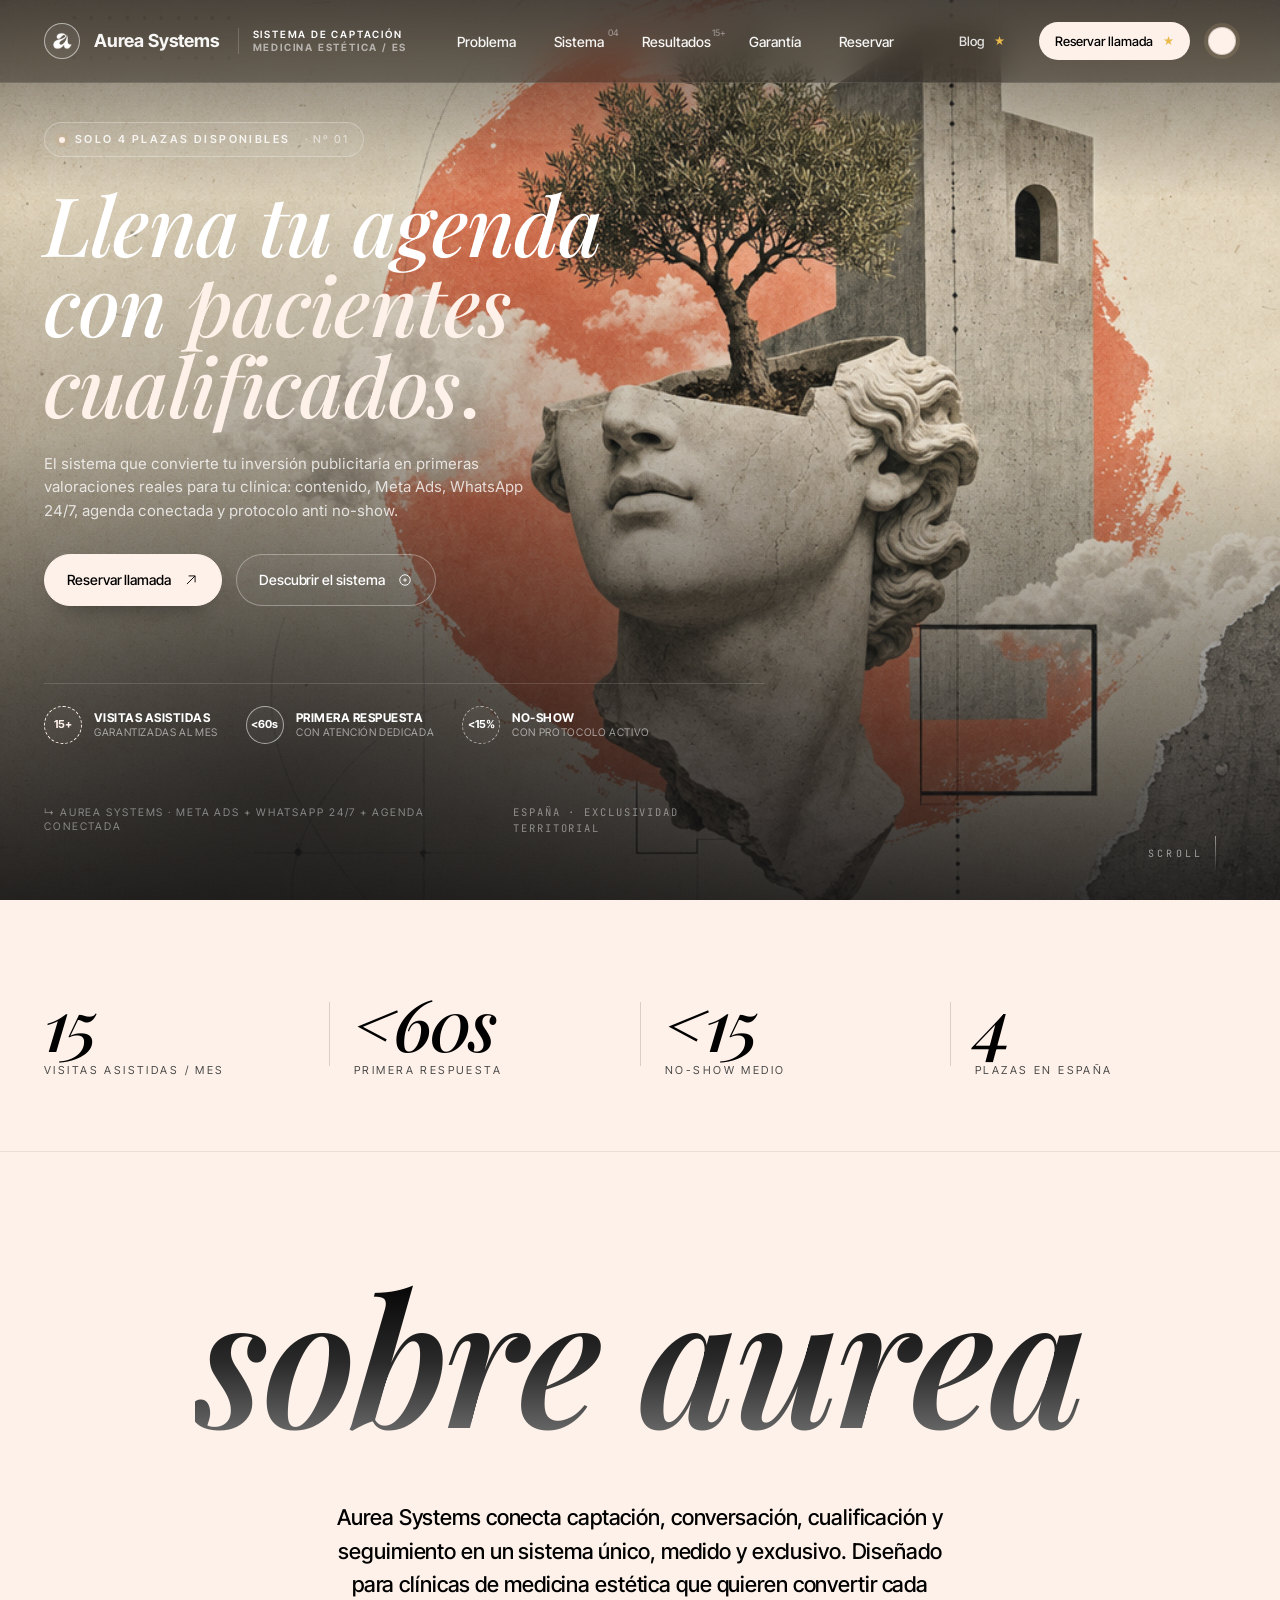
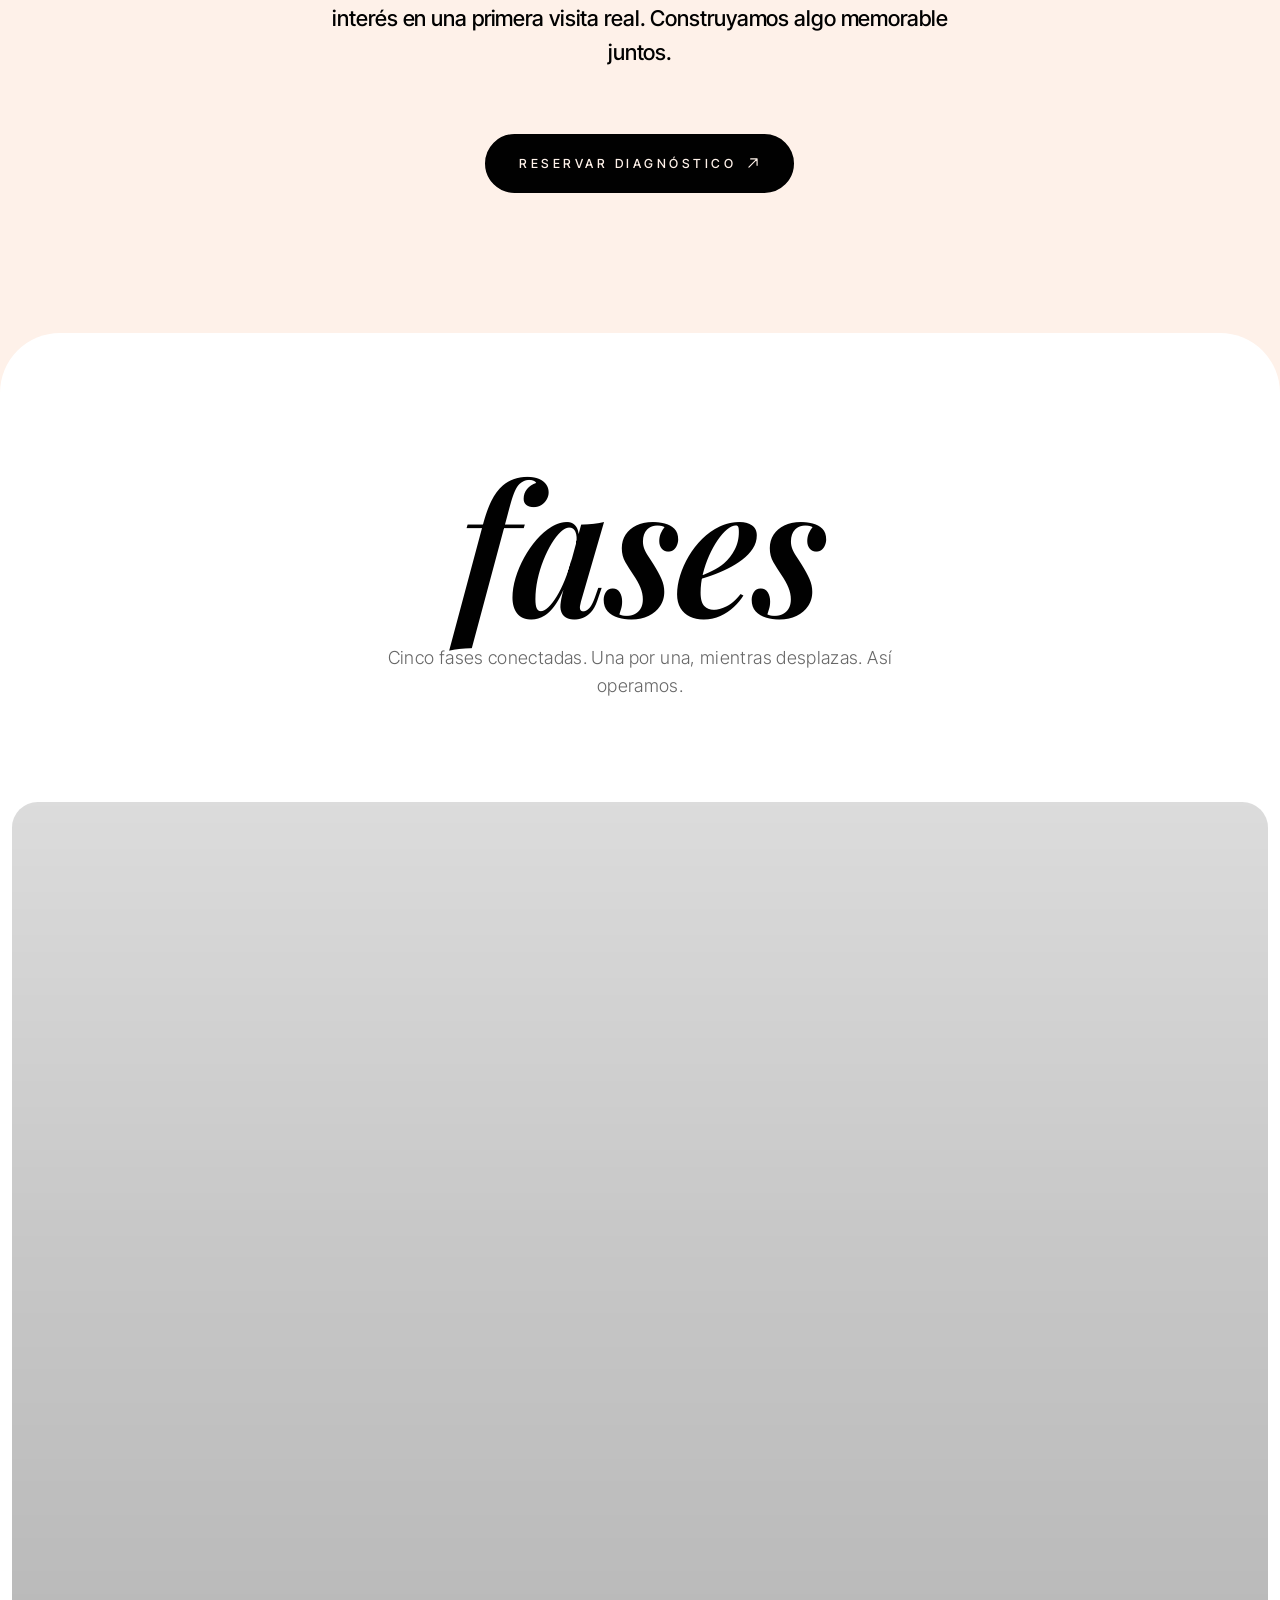
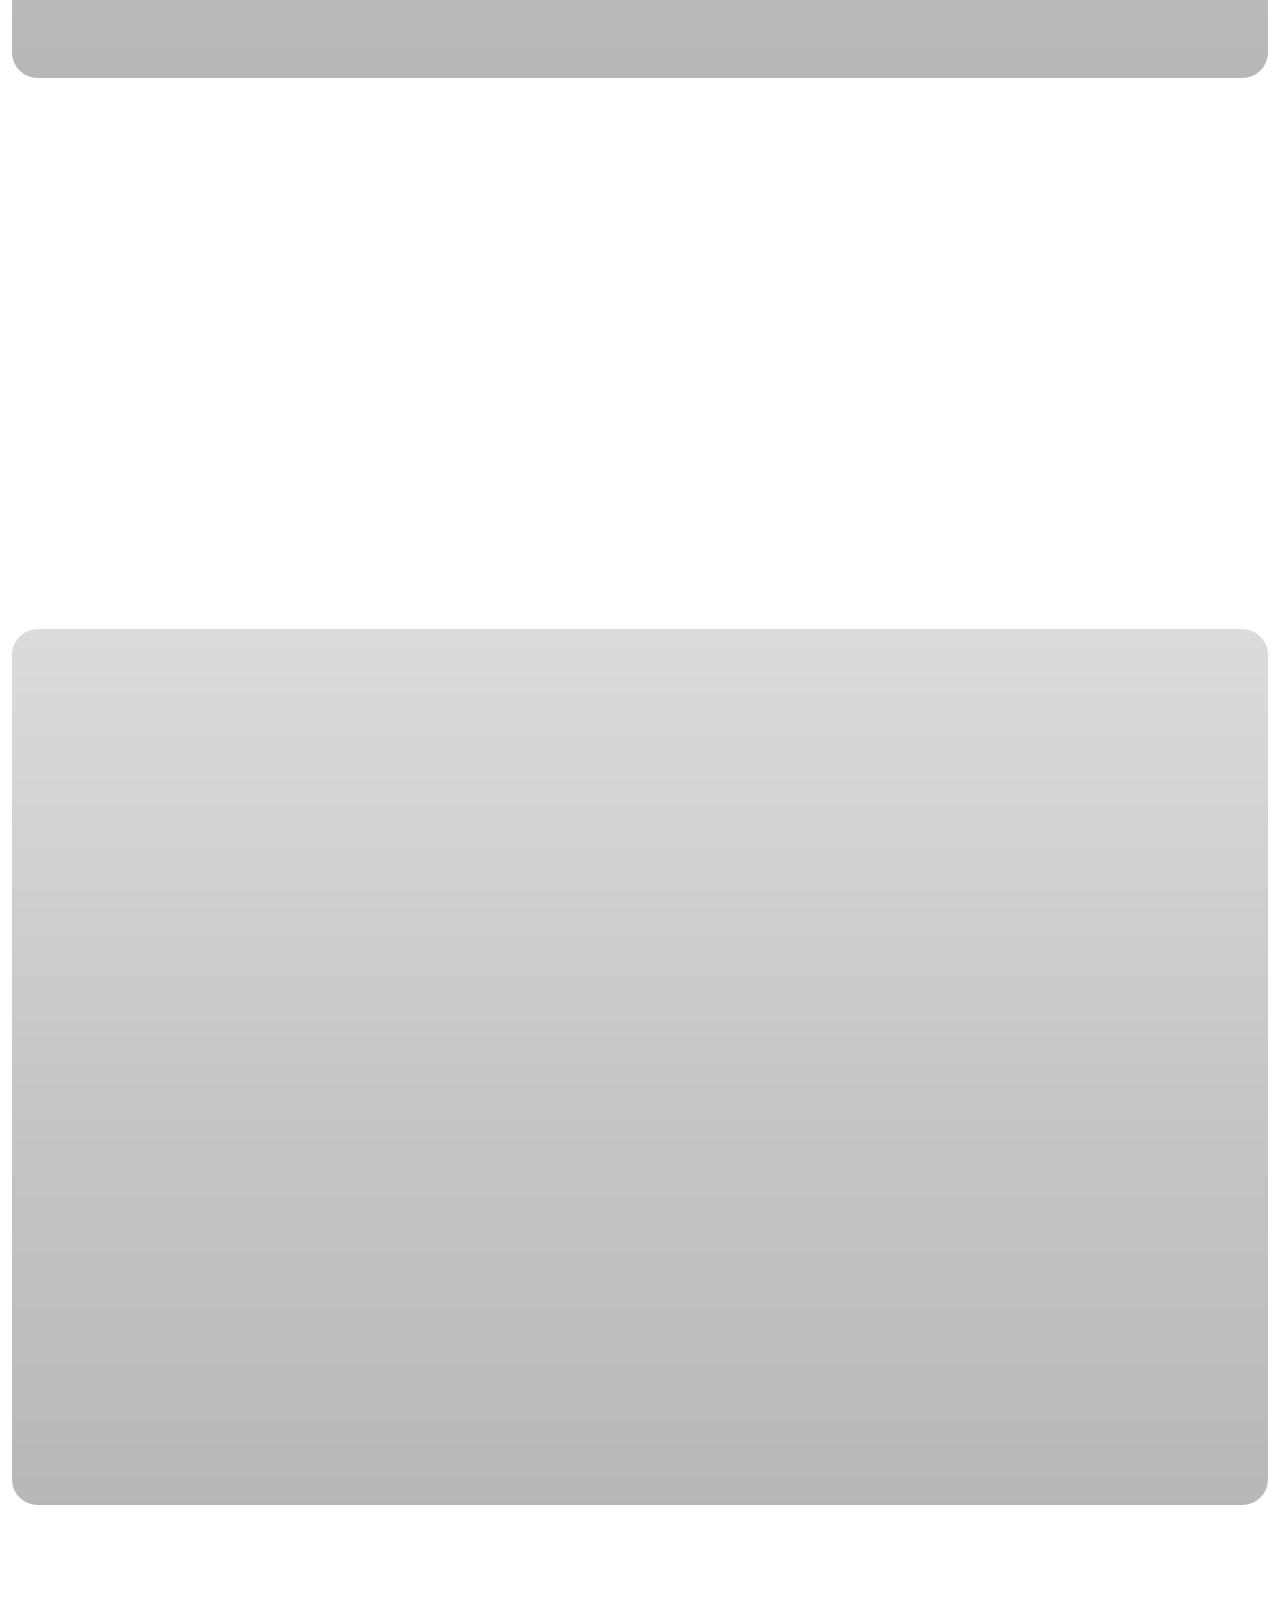
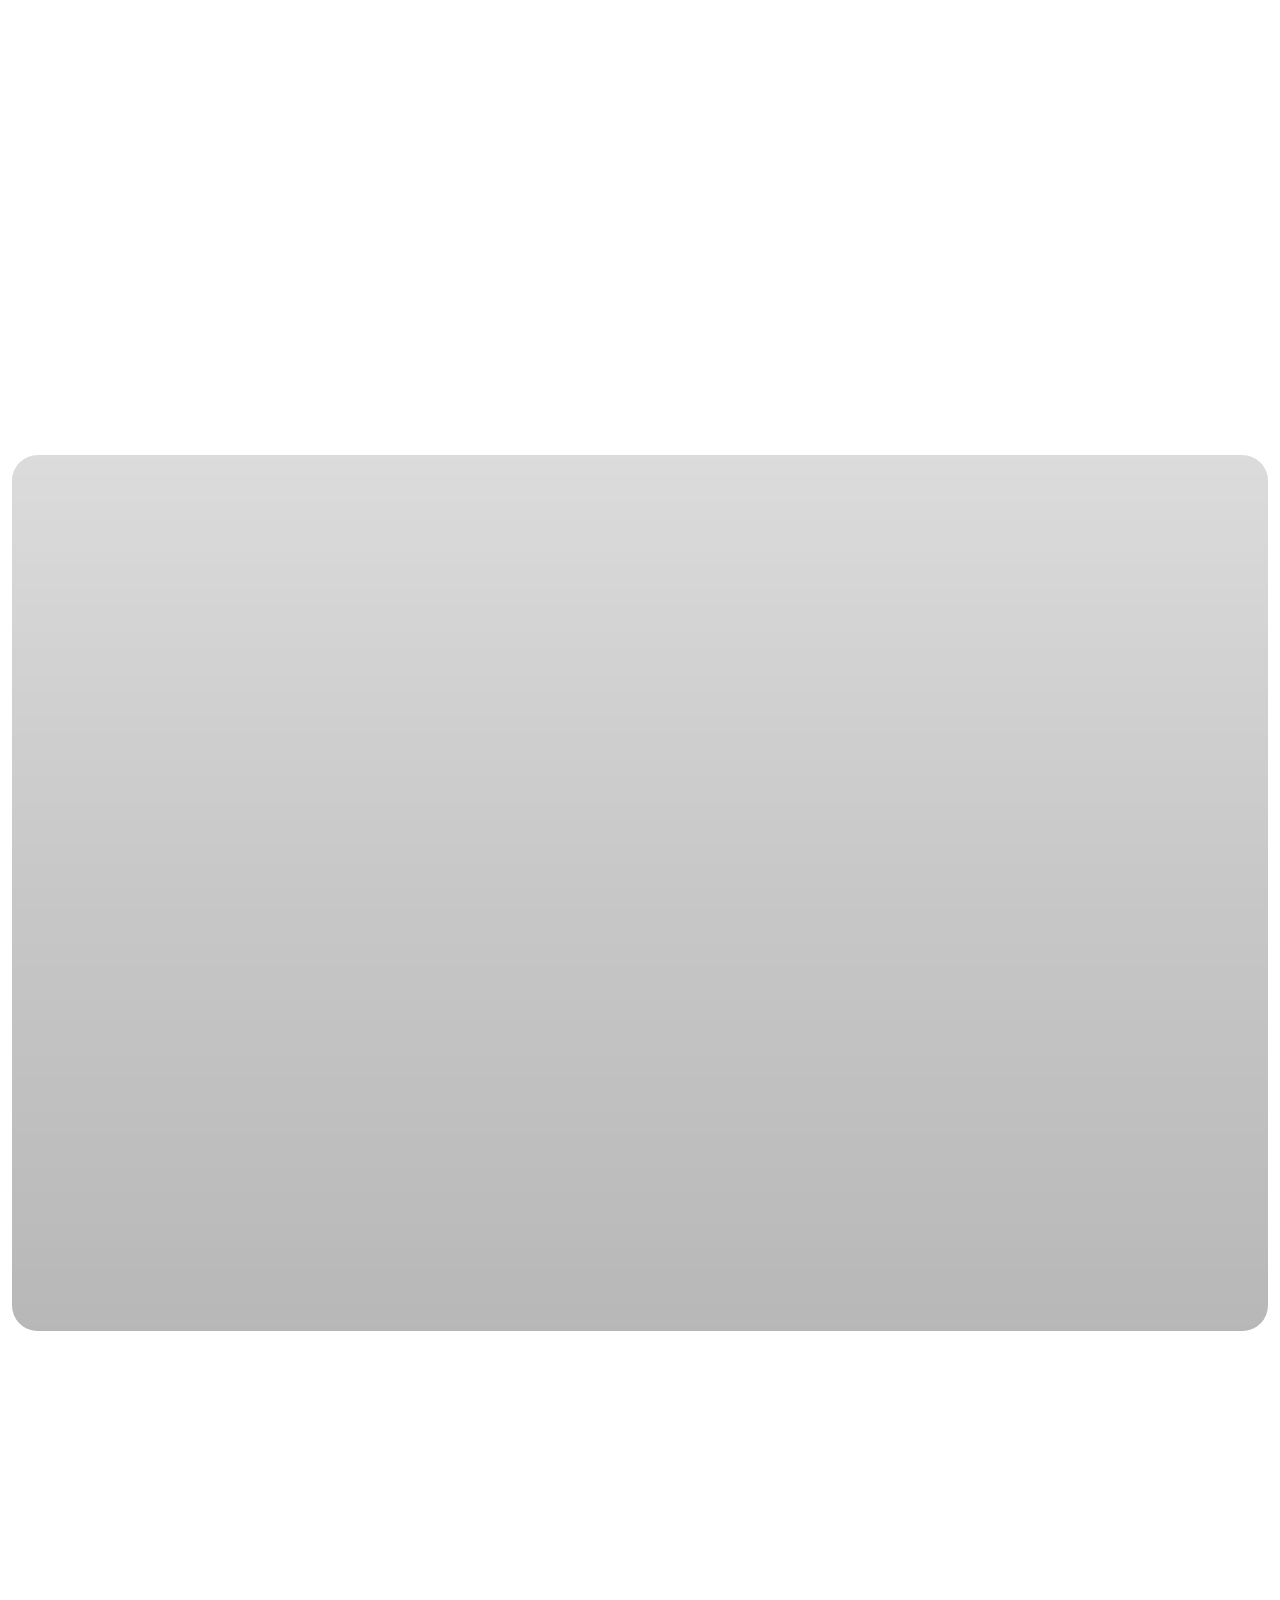
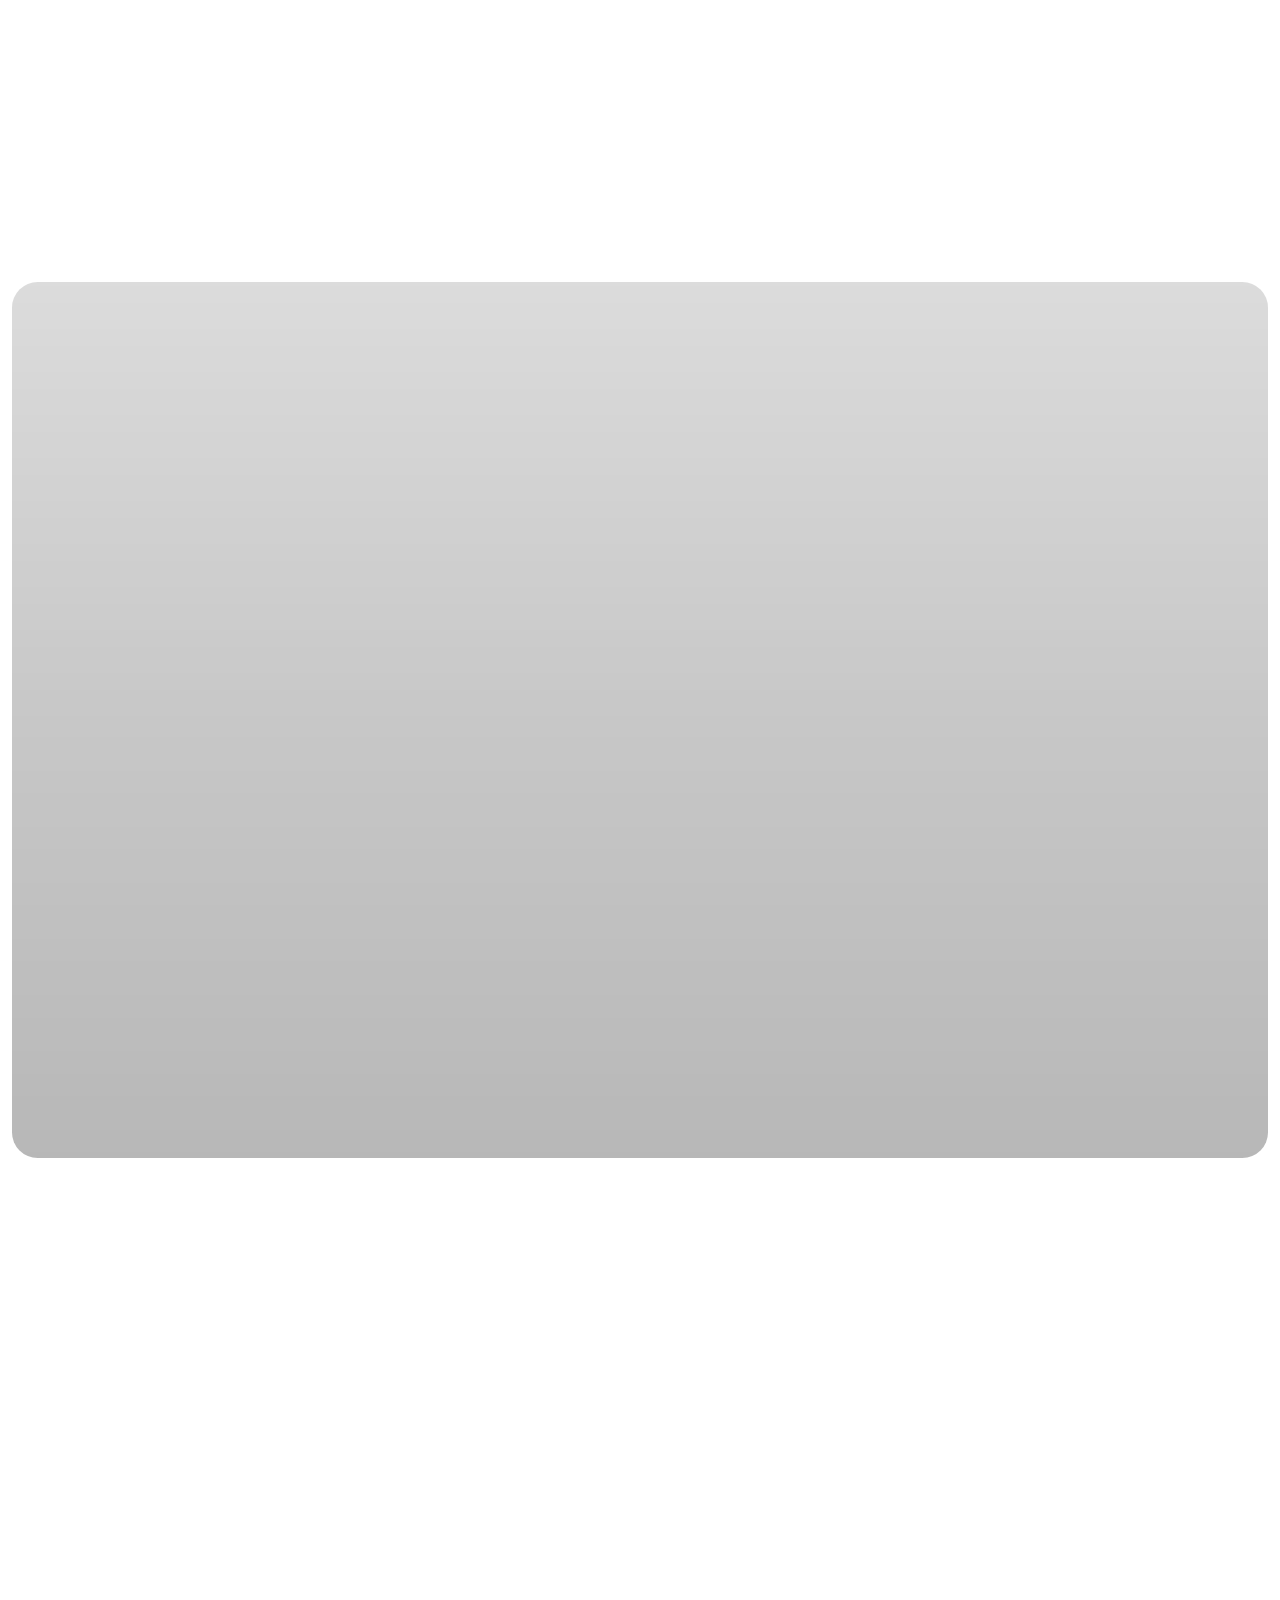
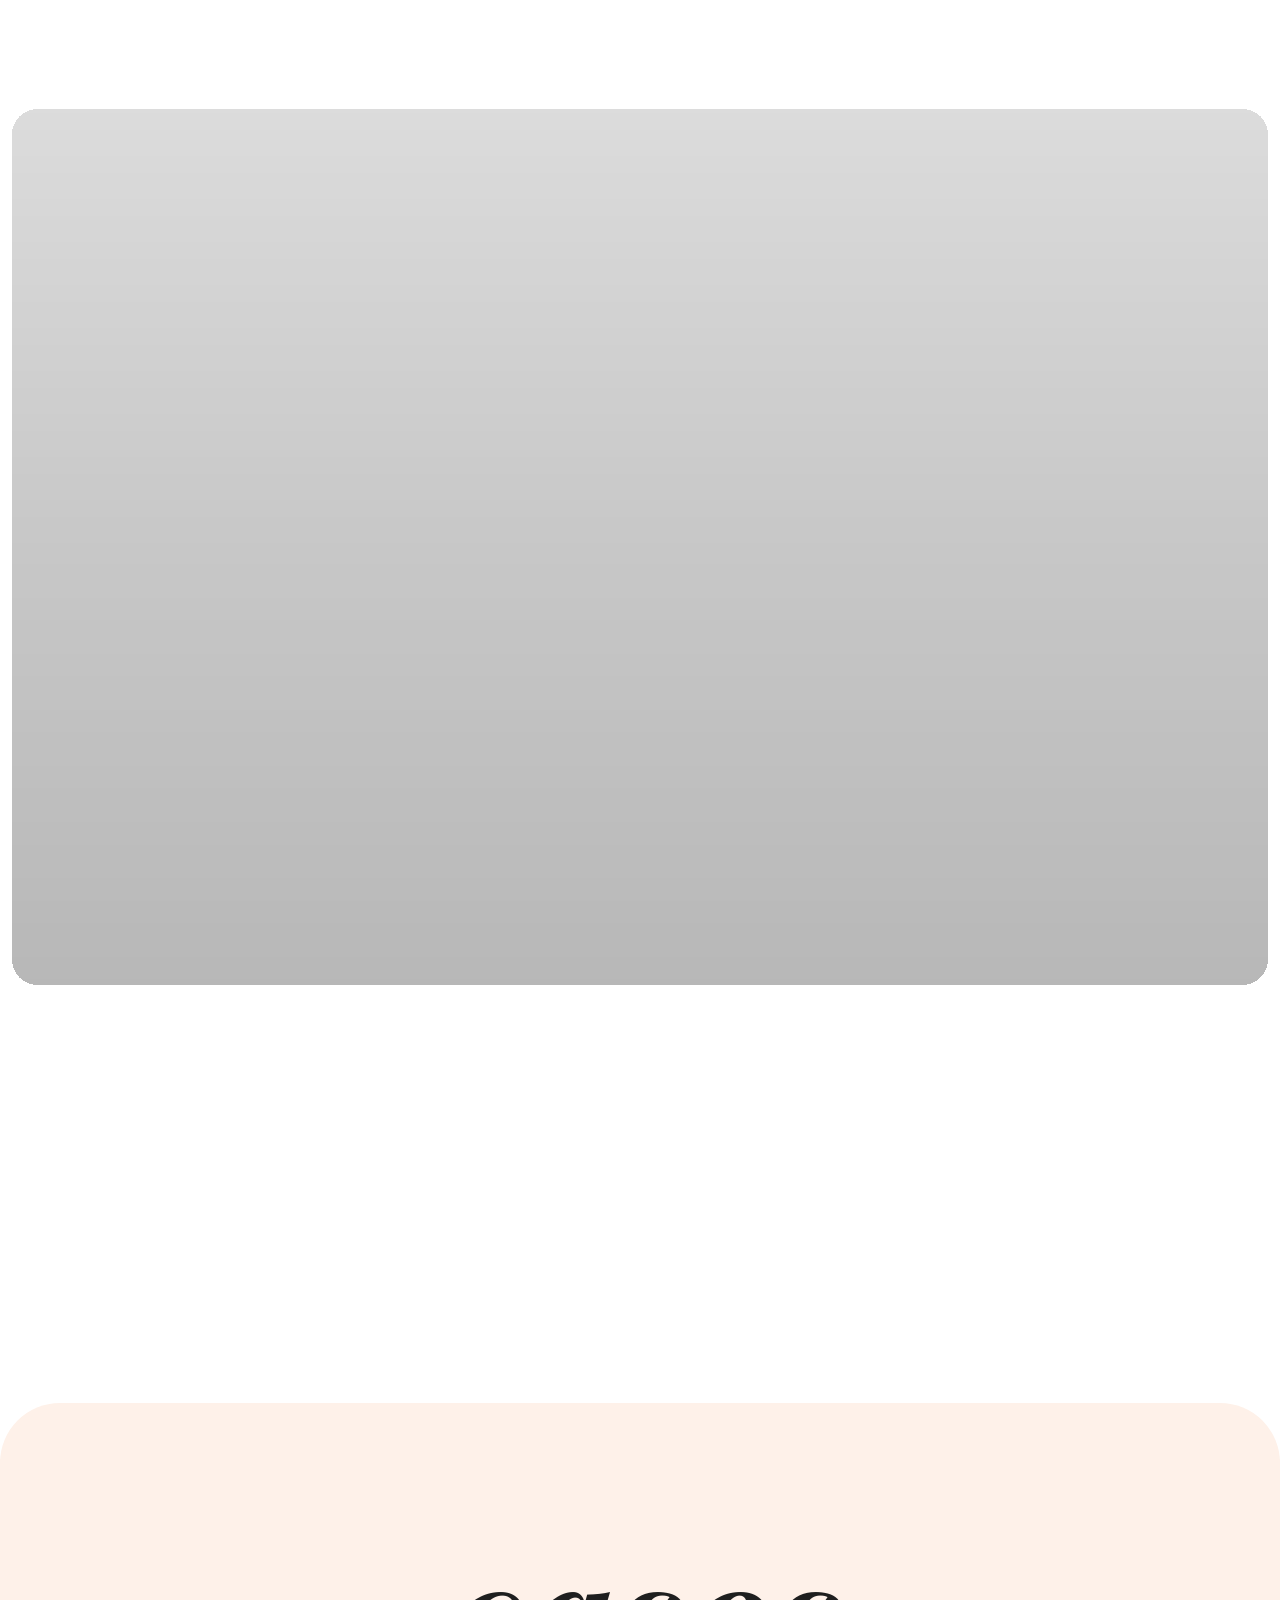
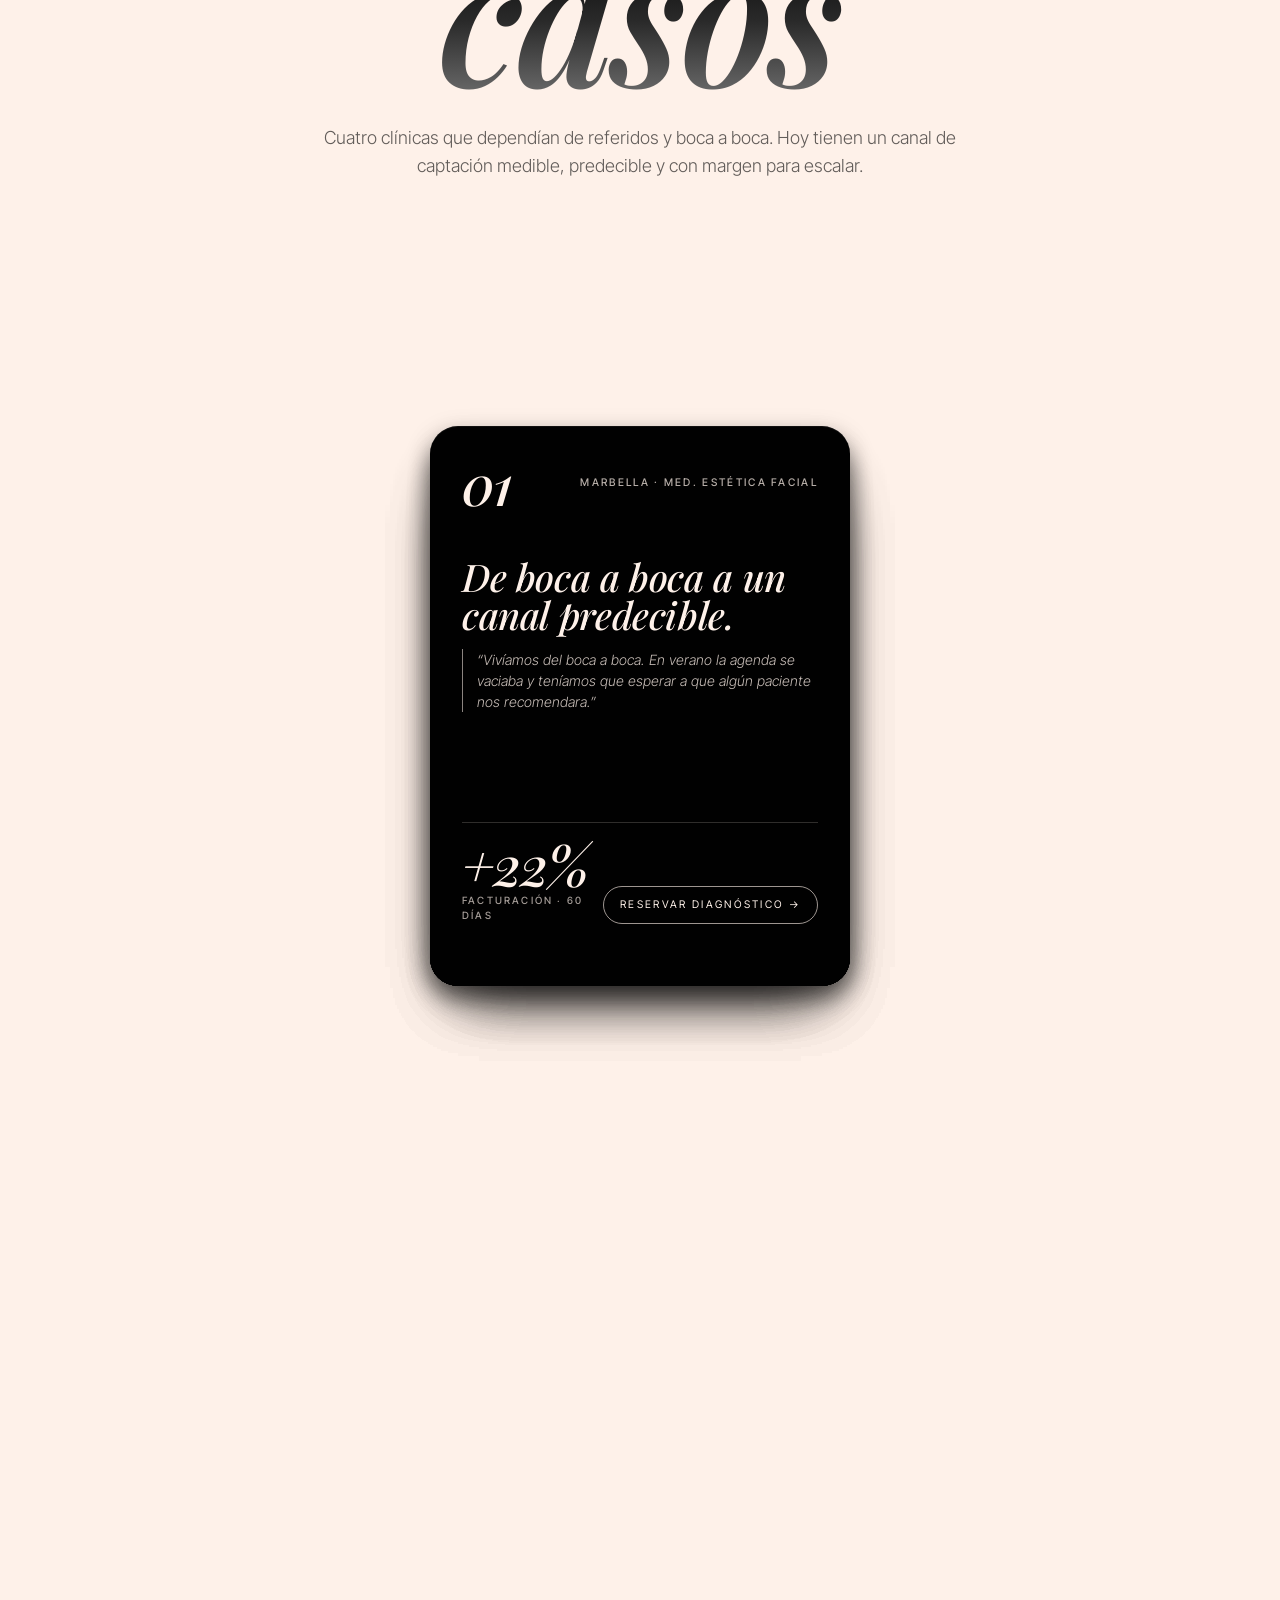
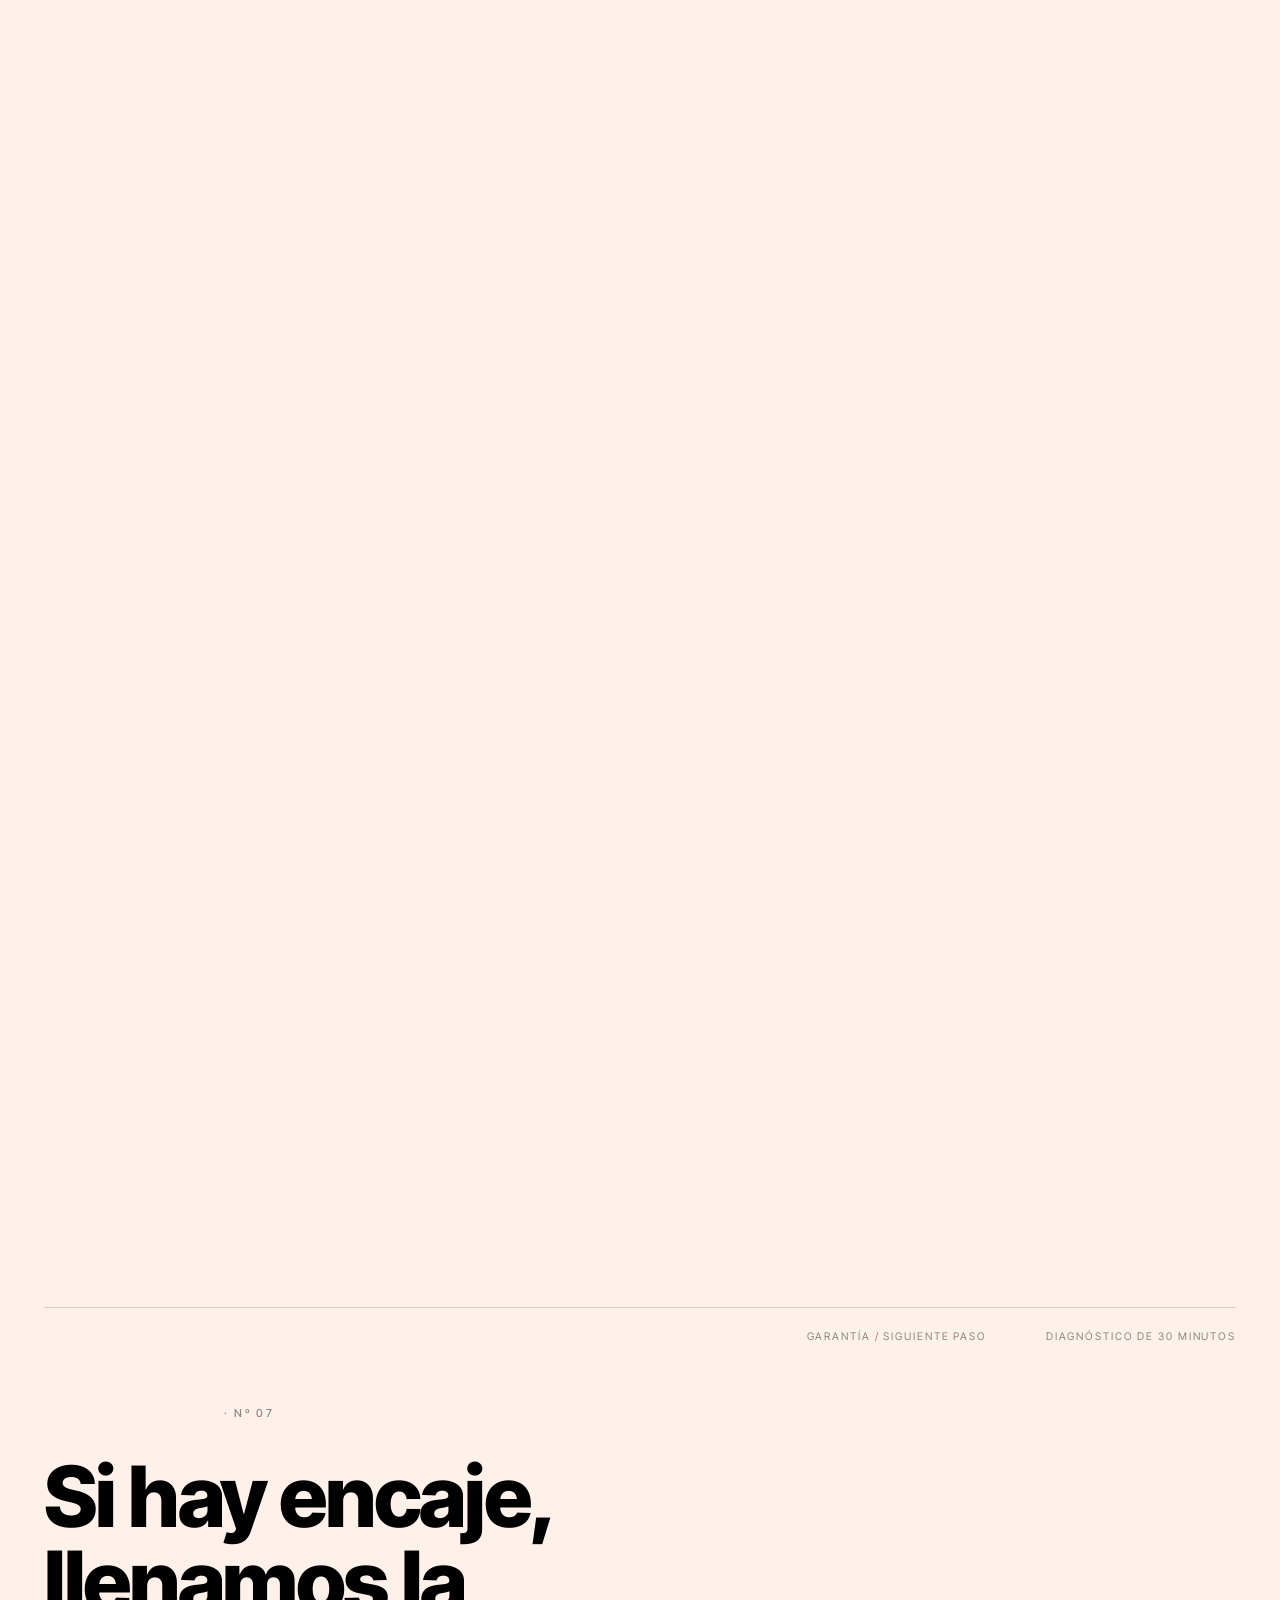
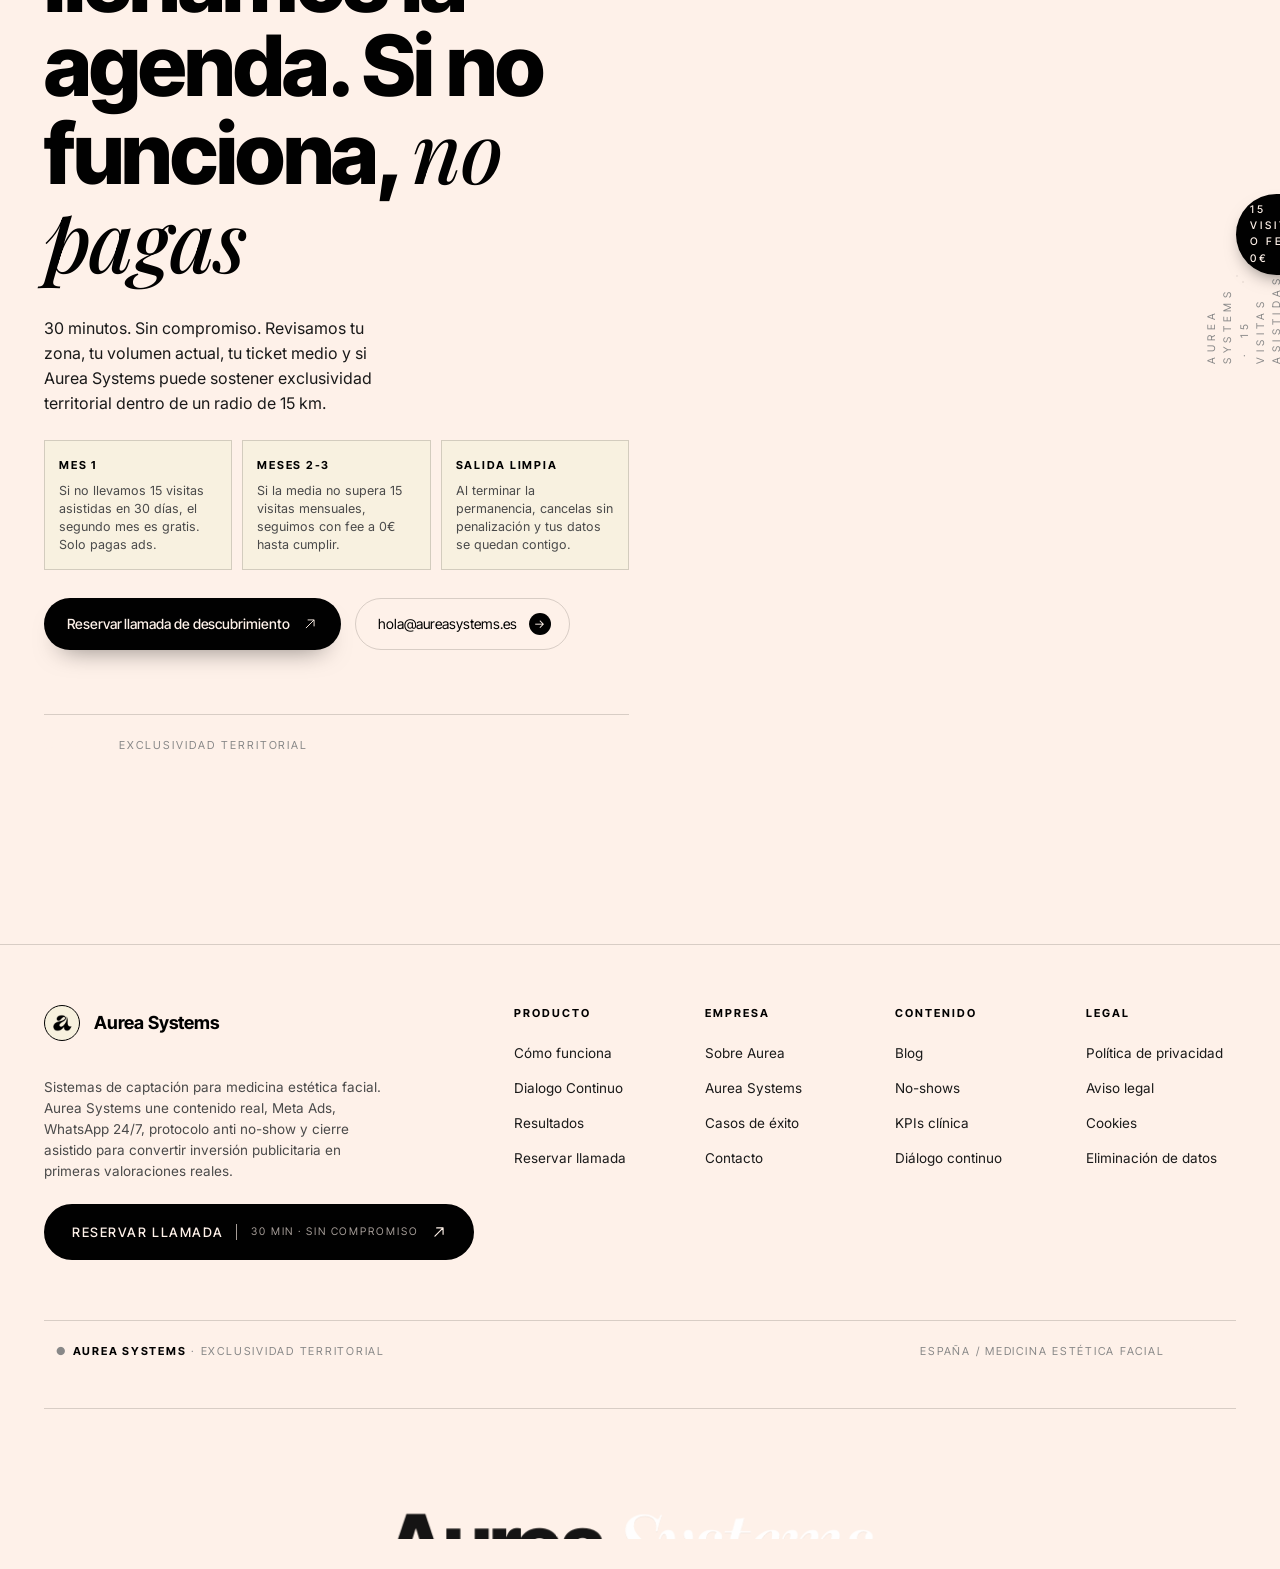
==== index.html @ 15324ae0 "feat(seo): meta tags Open Graph + Twitter Card en home, política y eliminación El Sharing Debugger d" ====
<!DOCTYPE html>
<html lang='es'>
<head>
<meta charset='utf-8' />
<meta name='viewport' content='width=device-width, initial-scale=1' />
<title>Aurea Systems — Captación editorial para clínicas</title>
<meta name='description' content='Aurea Systems convierte inversión publicitaria en primeras valoraciones reales: contenido clínico, Meta Ads, WhatsApp 24/7, agenda conectada y protocolo anti no-show.' />
<meta name='robots' content='index, follow' />
<link rel='canonical' href='https://aureasystems.es/' />
<link rel='icon' type='image/png' href='./assets/aurea-logo-mark.png' />

<!-- Open Graph / Facebook -->
<meta property='og:type' content='website' />
<meta property='og:locale' content='es_ES' />
<meta property='og:site_name' content='Aurea Systems' />
<meta property='og:url' content='https://aureasystems.es/' />
<meta property='og:title' content='Aurea Systems — Captación editorial para clínicas' />
<meta property='og:description' content='Convierte inversión publicitaria en primeras valoraciones reales: contenido clínico, Meta Ads, WhatsApp 24/7, agenda conectada y protocolo anti no-show.' />
<meta property='og:image' content='https://aureasystems.es/assets/hero.png' />
<meta property='og:image:secure_url' content='https://aureasystems.es/assets/hero.png' />
<meta property='og:image:type' content='image/png' />
<meta property='og:image:width' content='1024' />
<meta property='og:image:height' content='1024' />
<meta property='og:image:alt' content='Aurea Systems — Sistema editorial de captación para clínicas de medicina estética' />

<!-- Twitter Card -->
<meta name='twitter:card' content='summary_large_image' />
<meta name='twitter:title' content='Aurea Systems — Captación editorial para clínicas' />
<meta name='twitter:description' content='Contenido clínico, Meta Ads, WhatsApp 24/7, agenda conectada y protocolo anti no-show.' />
<meta name='twitter:image' content='https://aureasystems.es/assets/hero.png' />
<meta name='twitter:image:alt' content='Aurea Systems — Captación editorial para clínicas' />
<link rel='preconnect' href='https://fonts.googleapis.com' />
<link rel='preconnect' href='https://fonts.gstatic.com' crossorigin />
<link href='https://fonts.googleapis.com/css2?family=Inter+Tight:wght@400;500;600;700;800;900&amp;family=Inter:wght@300;400;500;600&amp;family=Playfair+Display:ital,wght@0,500;0,600;1,400;1,500;1,600;1,700&amp;family=JetBrains+Mono:wght@400;500&amp;display=swap' rel='stylesheet' />
<style>/*
 * Atelier Zero — canonical landing-page stylesheet.
 *
 * This file is the SINGLE SOURCE OF TRUTH for the open-design-landing
 * skill's visual system. It is consumed by:
 *
 *   1. `scripts/compose.ts` — inlined into the standalone HTML output.
 *   2. `apps/landing-page/app/globals.css` — copied verbatim for the
 *      Astro static deployable counterpart.
 *   3. `example.html` — the pre-rendered known-good demo.
 *
 * If you change tokens, layout, motion, or component styles, edit them
 * here. The `@import` at top loads the four Google fonts the system
 * requires (Inter Tight, Inter, Playfair Display, JetBrains Mono).
 *
 * Tokens, grid posture, and motion language are defined by
 * `design-systems/atelier-zero/DESIGN.md`. Do not invent new colors or
 * typefaces here; either extend the design system first.
 */
@import url('https://fonts.googleapis.com/css2?family=Inter+Tight:wght@400;500;600;700;800;900&family=Inter:wght@300;400;500;600&family=Playfair+Display:ital,wght@0,500;0,600;1,400;1,500;1,600;1,700&family=JetBrains+Mono:wght@400;500&display=swap');

:root {
  --paper: #fef1e9;
  --paper-warm: #fae9dc;
  --paper-dark: #f3dac4;
  --ink: #010101;
  --ink-soft: #1a1a1a;
  --ink-mute: #4a4a4a;
  --ink-faint: #888888;
  --coral: #fef1e9;
  --coral-soft: rgba(254, 241, 233, 0.65);
  /* fallback usado en emphasis y bordes cuando el coral coincide con el fondo cream */
  --accent-on-light: #010101;
  --accent-line-on-light: rgba(1, 1, 1, 0.32);
  --mustard: #e9b94a;
  --olive: #6e7448;
  --bone: #f7f1de;
  --line: rgba(21, 20, 15, 0.16);
  --line-soft: rgba(21, 20, 15, 0.08);
  --line-faint: rgba(21, 20, 15, 0.05);
  --shadow: 0 30px 60px -30px rgba(21, 20, 15, 0.18);
  --serif: 'Playfair Display', 'Times New Roman', serif;
  --sans: 'Inter Tight', 'Inter', -apple-system, BlinkMacSystemFont, system-ui, sans-serif;
  --body: 'Inter', -apple-system, system-ui, sans-serif;
  --mono: 'JetBrains Mono', 'SF Mono', Menlo, monospace;
}

* { box-sizing: border-box; margin: 0; padding: 0; }
html, body { background: var(--paper); color: var(--ink); }
body {
  font-family: var(--body);
  font-size: 16px;
  line-height: 1.55;
  -webkit-font-smoothing: antialiased;
  -moz-osx-font-smoothing: grayscale;
  overflow-x: hidden;
  position: relative;
}

/* paper texture overlay across the whole page */
body::before {
  content: '';
  position: fixed;
  inset: 0;
  pointer-events: none;
  z-index: 1;
  background-image:
    radial-gradient(circle at 12% 18%, rgba(106, 92, 56, 0.07) 0, transparent 28%),
    radial-gradient(circle at 88% 72%, rgba(106, 92, 56, 0.06) 0, transparent 32%),
    url("data:image/svg+xml;utf8,<svg xmlns='http://www.w3.org/2000/svg' width='240' height='240'><filter id='n'><feTurbulence type='fractalNoise' baseFrequency='0.85' numOctaves='2' stitchTiles='stitch'/><feColorMatrix values='0 0 0 0 0.18  0 0 0 0 0.16  0 0 0 0 0.12  0 0 0 0.06 0'/></filter><rect width='100%' height='100%' filter='url(%23n)'/></svg>");
  background-size: auto, auto, 240px 240px;
  mix-blend-mode: multiply;
  opacity: 0.92;
}

.shell { position: relative; z-index: 2; }
.container {
  max-width: 1360px;
  padding: 0 64px;
  margin: 0 auto;
  position: relative;
}
.container.wide { max-width: 1480px; }

/* fixed side rails — rotated brand text on the right edge */
.side-rail {
  position: fixed;
  top: 0;
  bottom: 0;
  width: 36px;
  z-index: 3;
  pointer-events: none;
  display: flex;
  align-items: center;
  justify-content: center;
}
.side-rail.right { right: 0; border-left: 1px solid var(--line-faint); }
.side-rail.left { left: 0; border-right: 1px solid var(--line-faint); }
.side-rail .rail-text {
  font-family: var(--sans);
  font-size: 10px;
  font-weight: 600;
  letter-spacing: 0.42em;
  text-transform: uppercase;
  color: var(--ink-faint);
  writing-mode: vertical-rl;
  transform: rotate(180deg);
  white-space: nowrap;
}
.side-rail.right .rail-text { transform: rotate(180deg); }
.side-rail.left .rail-text { writing-mode: vertical-rl; transform: none; }

/* top metadata strip */
.topbar {
  border-bottom: 1px solid var(--line);
  padding: 10px 0;
  background: var(--paper);
  position: relative;
  z-index: 4;
}
.topbar-inner {
  display: flex;
  justify-content: space-between;
  align-items: center;
  gap: 24px;
  font-family: var(--sans);
  font-size: 10.5px;
  letter-spacing: 0.18em;
  text-transform: uppercase;
  color: var(--ink-faint);
}
.topbar-inner b { color: var(--ink); font-weight: 600; }
.topbar-inner .coral { color: var(--coral); }
.topbar-inner > span { white-space: nowrap; }
.topbar-inner .mid { display: inline-flex; gap: 26px; }
.topbar-inner .mid > span { white-space: nowrap; }
.topbar-inner .right { display: inline-flex; gap: 18px; align-items: center; }
.topbar-inner .right > span,
.topbar-inner .right > a { white-space: nowrap; }
.topbar-link {
  color: inherit;
  text-decoration: none;
  border-bottom: 1px solid transparent;
  transition: color 160ms ease, border-color 160ms ease;
}
.topbar-link:hover { color: var(--coral); border-bottom-color: var(--coral); }
.topbar .pulse {
  width: 6px; height: 6px;
  border-radius: 50%;
  background: var(--coral);
  display: inline-block;
  margin-right: 6px;
  animation: pulse 2.4s ease-in-out infinite;
}
@keyframes pulse {
  0%, 100% { opacity: 1; }
  50% { opacity: 0.35; }
}

/* nav */
/*
 * Headroom-style sticky header.
 *
 * The element is always `position: sticky`, so the browser docks it to the
 * top of the viewport once the topbar has scrolled away. The
 * `<Header />` client island then toggles the `is-hidden` modifier based
 * on scroll direction, which animates the bar in and out via `transform`.
 *
 * When the user is at the very top of the page, the topbar is still
 * visible above the nav and `position: sticky` simply leaves the nav in
 * its natural flow position — exactly the brief.
 */
.nav {
  padding: 22px 0;
  position: sticky;
  top: 0;
  z-index: 50;
  background: var(--paper);
  transform: translateY(0);
  transition: transform 360ms cubic-bezier(0.22, 0.61, 0.36, 1),
    box-shadow 220ms ease,
    border-color 220ms ease;
  border-bottom: 1px solid transparent;
  will-change: transform;
}
/*
 * Subtle visual cue once we leave the top of the page. We can't tell from
 * CSS alone whether the bar is "stuck"; the deadband + class toggle in
 * <Header /> approximates it well enough for our purpose. We rely on the
 * `is-hidden` toggle to flicker the border while moving and a steady
 * border once docked.
 */
.nav.is-hidden {
  transform: translateY(-100%);
  pointer-events: none;
  box-shadow: none;
}
.nav-inner {
  display: flex;
  align-items: center;
  justify-content: space-between;
  gap: 24px;
}
.brand {
  display: inline-flex;
  align-items: center;
  gap: 14px;
  font-family: var(--sans);
  font-weight: 700;
  letter-spacing: -0.01em;
  color: var(--ink);
  text-decoration: none;
  font-size: 18px;
}
.brand-mark {
  width: 36px; height: 36px;
  display: inline-flex;
  align-items: center;
  justify-content: center;
  border: 1.5px solid var(--ink);
  border-radius: 50%;
  background: var(--bone);
  overflow: hidden;
  padding: 5px;
  flex: 0 0 auto;
}
.brand-logo {
  display: block;
  width: 100%;
  height: 100%;
  object-fit: contain;
}
.brand-meta {
  font-family: var(--sans);
  font-size: 10px;
  letter-spacing: 0.18em;
  text-transform: uppercase;
  color: var(--ink-faint);
  line-height: 1.3;
  margin-left: 4px;
  border-left: 1px solid var(--line);
  padding-left: 14px;
}
.brand-meta b { display: block; color: var(--ink); font-weight: 600; }

.nav-links {
  display: flex;
  gap: 38px;
  list-style: none;
}
.nav-links a {
  color: var(--ink);
  text-decoration: none;
  font-family: var(--sans);
  font-size: 14px;
  font-weight: 500;
  transition: color 0.18s ease;
  position: relative;
}
.nav-links a:hover { color: var(--coral); }
.nav-links a .num {
  font-size: 9px;
  color: var(--ink-faint);
  position: absolute;
  top: -7px;
  right: -16px;
  letter-spacing: 0.04em;
}
.nav-side {
  display: inline-flex;
  align-items: center;
  gap: 18px;
}
.nav-cta {
  display: inline-flex;
  align-items: center;
  gap: 10px;
  padding: 9px 16px;
  border-radius: 999px;
  background: var(--ink);
  color: var(--paper);
  font-family: var(--sans);
  font-size: 13px;
  font-weight: 500;
  text-decoration: none;
  white-space: nowrap;
  flex-shrink: 0;
}
.nav-cta [data-github-stars],
.nav-cta [data-github-version] {
  font-variant-numeric: tabular-nums;
}
.nav-cta::after {
  content: '★';
  color: var(--mustard);
  font-size: 11px;
}
.status-dot {
  width: 28px; height: 28px;
  border-radius: 50%;
  border: 1px solid var(--line);
  display: inline-flex;
  align-items: center;
  justify-content: center;
}
.status-dot::after {
  content: '';
  width: 6px; height: 6px;
  border-radius: 50%;
  background: var(--coral);
}

/* ---------- typography primitives ---------- */
.label {
  font-family: var(--sans);
  font-size: 11px;
  font-weight: 600;
  letter-spacing: 0.22em;
  text-transform: uppercase;
  color: var(--coral);
  display: inline-flex;
  align-items: center;
  gap: 12px;
}
.label::before {
  content: '';
  width: 18px;
  height: 1px;
  background: var(--coral);
  display: inline-block;
}
.label .ix {
  color: var(--ink-faint);
  font-weight: 500;
  margin-left: 4px;
}
.display {
  font-family: var(--sans);
  font-weight: 800;
  letter-spacing: -0.028em;
  color: var(--ink);
  line-height: 1.0;
}
.display em {
  font-family: var(--serif);
  font-style: italic;
  font-weight: 500;
  letter-spacing: -0.018em;
}
.display .dot { color: var(--coral); }
.lead {
  font-family: var(--body);
  font-size: 16px;
  line-height: 1.55;
  color: var(--ink-soft);
  max-width: 36ch;
}
.meta {
  font-family: var(--sans);
  font-size: 10.5px;
  letter-spacing: 0.18em;
  text-transform: uppercase;
  color: var(--ink-faint);
}
.coord {
  font-family: var(--mono);
  font-size: 10px;
  letter-spacing: 0.04em;
  color: var(--ink-faint);
}
.roman {
  font-family: var(--serif);
  font-style: italic;
  font-weight: 500;
  color: var(--coral);
}

/* buttons */
.btn {
  display: inline-flex;
  align-items: center;
  gap: 12px;
  padding: 14px 22px;
  border-radius: 999px;
  font-family: var(--sans);
  font-size: 14px;
  font-weight: 500;
  letter-spacing: -0.005em;
  text-decoration: none;
  border: 1px solid transparent;
  /* sin transform en transition para no chocar con [data-magnetic] */
  transition: background 0.18s ease, color 0.18s ease, box-shadow 0.18s ease, border-color 0.18s ease;
  cursor: pointer;
  white-space: nowrap;
}
.btn-primary {
  background: var(--ink);
  color: var(--paper);
  box-shadow: 0 14px 26px -16px rgba(1, 1, 1, 0.55);
}
.btn-primary:hover {
  background: #1a1a1a;
  box-shadow: 0 18px 34px -16px rgba(1, 1, 1, 0.7);
}
.btn-ghost {
  background: transparent;
  color: var(--ink);
  border-color: rgba(1, 1, 1, 0.25);
}
.btn-ghost:hover { background: rgba(1, 1, 1, 0.04); border-color: rgba(1, 1, 1, 0.45); }
.btn .arrow {
  width: 16px; height: 16px;
  display: inline-flex;
  align-items: center;
  justify-content: center;
}
.btn .arrow svg { width: 14px; height: 14px; stroke: currentColor; fill: none; stroke-width: 1.6; }

/* helper used inline in headlines */
.code-inline {
  font-family: var(--mono);
  font-size: 14px;
  background: var(--bone);
  padding: 1px 6px;
  border-radius: 4px;
}

/* ---------- HERO ---------- */
.hero {
  position: relative;
  padding: 0;
  min-height: calc(100vh - 140px);
  display: flex;
  flex-direction: column;
  align-items: stretch;
  border-bottom: 1px solid var(--line);
}
.hero > .container { flex: 0 0 auto; }
.hero > .container.hero-grid { flex: 1 1 auto; }
.hero::before {
  content: '';
  position: absolute;
  left: 50%;
  top: 0;
  bottom: 0;
  width: 1px;
  background: var(--line-soft);
  z-index: 0;
  display: none;
}
.hero-grid {
  display: grid;
  grid-template-columns: minmax(0, 0.78fr) minmax(0, 1.22fr);
  gap: 36px;
  align-items: stretch;
  width: 100%;
  position: relative;
}
.hero-copy {
  padding: 4vh 0 4vh;
  display: flex;
  flex-direction: column;
  position: relative;
}
.hero-copy .label { margin-bottom: 28px; }
.hero-copy .lead { margin-bottom: 30px; max-width: 38ch; font-size: 16px; }
.hero h1 {
  font-size: clamp(44px, 5vw, 78px);
  line-height: 1.0;
  margin-bottom: 28px;
}
.hero-actions {
  display: inline-flex;
  align-items: center;
  gap: 14px;
  margin-bottom: 38px;
}
.hero-stats {
  display: flex;
  align-items: center;
  gap: 22px;
  flex-wrap: nowrap;
  margin-bottom: 28px;
}
.hero-stats .stat { display: inline-flex; align-items: center; gap: 9px; white-space: nowrap; }
.hero-stats .stat .ring {
  width: 34px; height: 34px;
  border-radius: 50%;
  border: 1px dashed var(--ink);
  display: inline-flex;
  align-items: center;
  justify-content: center;
  font-family: var(--sans);
  font-size: 11px;
  font-weight: 700;
  flex-shrink: 0;
}
.hero-stats .stat .ring.solid { border-style: solid; }
.hero-stats .stat .ring.coral { border-color: var(--coral); color: var(--coral); }
.hero-stats .stat-label {
  font-family: var(--sans);
  font-size: 11px;
  line-height: 1.25;
  color: var(--ink-soft);
  letter-spacing: 0.04em;
  text-transform: uppercase;
}
.hero-stats .stat-label b { display: block; font-weight: 700; color: var(--ink); font-size: 12px; }

.hero-foot {
  margin-top: auto;
  padding-top: 22px;
  border-top: 1px solid var(--line);
  display: flex;
  align-items: center;
  justify-content: space-between;
  gap: 24px;
}
.hero-foot .meta { line-height: 1.4; }

.hero-art {
  position: relative;
  height: calc(100vh - 160px);
  max-height: 860px;
  margin-left: auto;
  margin-right: -12px;
  width: 100%;
  overflow: visible;
}
.hero-art img {
  width: 100%; height: 100%;
  object-fit: contain;
  object-position: right center;
  display: block;
}
.hero-flow {
  width: 100%;
  height: 100%;
  min-height: 620px;
  position: relative;
  border: 1px solid var(--line);
  background:
    radial-gradient(circle at 12% 16%, rgba(200, 169, 126, 0.22), transparent 24%),
    radial-gradient(circle at 88% 82%, rgba(110, 116, 72, 0.14), transparent 28%),
    linear-gradient(135deg, rgba(255, 248, 240, 0.96), rgba(236, 228, 207, 0.78));
  overflow: hidden;
  padding: clamp(22px, 3.2vw, 42px);
}
.hero-flow::before {
  content: '';
  position: absolute;
  inset: 0;
  background-image:
    linear-gradient(rgba(21, 20, 15, 0.055) 1px, transparent 1px),
    linear-gradient(90deg, rgba(21, 20, 15, 0.055) 1px, transparent 1px);
  background-size: 48px 48px;
  mask-image: linear-gradient(90deg, rgba(0,0,0,0.88), rgba(0,0,0,0.18));
  pointer-events: none;
}
.flow-kicker {
  position: relative;
  z-index: 2;
  display: flex;
  justify-content: space-between;
  gap: 18px;
  font-family: var(--mono);
  font-size: 10px;
  letter-spacing: 0.16em;
  text-transform: uppercase;
  color: var(--ink-faint);
  margin-bottom: 18px;
}
.flow-stage {
  position: relative;
  z-index: 1;
  min-height: 500px;
}
.flow-lines {
  position: absolute;
  inset: 0;
  width: 100%;
  height: 100%;
  overflow: visible;
  z-index: 0;
}
.flow-path {
  fill: none;
  stroke: var(--ink);
  stroke-width: 1.4;
  stroke-dasharray: 12 14;
  opacity: 0.42;
  animation: flowDash 1.8s linear infinite;
}
.flow-runner {
  fill: var(--coral);
  stroke: var(--paper);
  stroke-width: 6;
  filter: drop-shadow(0 6px 12px rgba(21, 20, 15, 0.18));
}
.flow-card {
  position: absolute;
  z-index: 2;
  width: min(320px, 36%);
  border: 1px solid var(--line);
  background: rgba(255, 248, 240, 0.9);
  backdrop-filter: blur(3px);
  padding: 16px;
  color: var(--ink);
  animation: flowCard 8s ease-in-out infinite;
}
.flow-card:nth-of-type(1) { left: 0; top: 9%; animation-delay: 0s; }
.flow-card:nth-of-type(2) { left: 27%; top: 34%; animation-delay: 2s; }
.flow-card:nth-of-type(3) { right: 0; top: 10%; animation-delay: 4s; }
.flow-card:nth-of-type(4) { right: 8%; bottom: 3%; animation-delay: 6s; }
.flow-card .step {
  display: flex;
  align-items: center;
  justify-content: space-between;
  gap: 12px;
  margin-bottom: 14px;
  font-family: var(--mono);
  font-size: 10px;
  letter-spacing: 0.14em;
  text-transform: uppercase;
  color: var(--coral);
}
.flow-card h3 {
  font-family: var(--sans);
  font-size: clamp(19px, 1.7vw, 27px);
  line-height: 0.98;
  letter-spacing: -0.035em;
  margin-bottom: 10px;
}
.flow-card p {
  color: var(--ink-mute);
  font-size: 13px;
  line-height: 1.45;
}
.flow-card .micro {
  margin-top: 14px;
  display: grid;
  gap: 6px;
  font-family: var(--mono);
  font-size: 10px;
  color: var(--ink-soft);
}
.flow-card .micro span {
  display: flex;
  align-items: center;
  gap: 8px;
  min-height: 18px;
}
.flow-card .micro span::before {
  content: '';
  width: 5px;
  height: 5px;
  border-radius: 50%;
  background: var(--coral);
  flex: 0 0 auto;
}
.flow-card.whatsapp {
  background: color-mix(in oklch, var(--bone) 90%, var(--olive) 10%);
}
.flow-card.agenda {
  background: color-mix(in oklch, var(--bone) 88%, var(--coral) 12%);
}
.flow-card.clinic {
  background: var(--ink);
  color: var(--paper);
  border-color: rgba(255, 248, 240, 0.22);
}
.flow-card.clinic p,
.flow-card.clinic .micro {
  color: rgba(255, 248, 240, 0.74);
}
.flow-card.clinic .micro span::before { background: var(--coral); }
.flow-timeline {
  position: relative;
  z-index: 2;
  display: grid;
  grid-template-columns: repeat(4, 1fr);
  border-top: 1px solid var(--line);
  margin-top: 18px;
  padding-top: 14px;
  gap: 10px;
  font-family: var(--sans);
  font-size: 10px;
  letter-spacing: 0.12em;
  text-transform: uppercase;
  color: var(--ink-faint);
}
.flow-timeline span {
  position: relative;
  padding-left: 18px;
}
.flow-timeline span::before {
  content: '';
  position: absolute;
  left: 0;
  top: 0.62em;
  width: 8px;
  height: 8px;
  border-radius: 50%;
  background: var(--coral);
  box-shadow: 0 0 0 6px rgba(200, 169, 126, 0.16);
}
@keyframes flowDash {
  to { stroke-dashoffset: -26; }
}
@keyframes flowCard {
  0%, 100% {
    transform: translateY(0);
    border-color: var(--line);
  }
  7%, 22% {
    transform: translateY(-5px);
    border-color: var(--coral);
  }
  32% {
    transform: translateY(0);
    border-color: var(--line);
  }
}
/* image annotations */
.annot {
  position: absolute;
  font-family: var(--sans);
  font-size: 10.5px;
  letter-spacing: 0.18em;
  text-transform: uppercase;
  color: var(--ink-faint);
  line-height: 1.4;
  white-space: nowrap;
}
.annot.has-line::before {
  content: '';
  position: absolute;
  background: var(--ink-faint);
}
.annot-tl { top: 14px; left: 14px; }
.annot-tr { top: 14px; right: 14px; text-align: right; }
.annot-bl { bottom: 14px; left: 14px; }
.annot-br { bottom: 14px; right: 14px; text-align: right; }
.annot.coord { font-family: var(--mono); font-size: 10px; letter-spacing: 0.04em; text-transform: none; }

.hero-art .index {
  position: absolute;
  right: 12px;
  top: 36%;
  font-family: var(--sans);
  font-size: 10.5px;
  font-weight: 600;
  letter-spacing: 0.16em;
  color: var(--ink-faint);
  text-transform: uppercase;
  background: rgba(254, 241, 233, 0.7);
  padding: 10px 12px;
  border: 1px solid var(--line-soft);
  border-radius: 6px;
  backdrop-filter: blur(2px);
}
.hero-art .index span { display: block; line-height: 1.6; }
.hero-art .index span .n { color: var(--coral); margin-right: 6px; font-weight: 700; }
.hero-art .index span.on { color: var(--ink); font-weight: 700; }
.hero-art .index span.on .n { color: var(--coral); }

.hero-art .corner {
  position: absolute;
  width: 22px; height: 22px;
  border-color: var(--ink-faint);
  border-style: solid;
  border-width: 0;
}
.hero-art .corner.tl { top: 0; left: 0; border-top-width: 1px; border-left-width: 1px; }
.hero-art .corner.tr { top: 0; right: 0; border-top-width: 1px; border-right-width: 1px; }
.hero-art .corner.bl { bottom: 0; left: 0; border-bottom-width: 1px; border-left-width: 1px; }
.hero-art .corner.br { bottom: 0; right: 0; border-bottom-width: 1px; border-right-width: 1px; }

/* ---------- common section header ---------- */
section { position: relative; padding: 130px 0; }
section.tight { padding: 90px 0; }
.sec-rule {
  border-top: 1px solid var(--line);
  padding-top: 18px;
  margin-bottom: 48px;
  display: flex;
  justify-content: space-between;
  align-items: center;
  font-family: var(--sans);
  font-size: 10.5px;
  letter-spacing: 0.18em;
  text-transform: uppercase;
  color: var(--ink-faint);
}
.sec-rule .roman {
  font-family: var(--serif);
  font-style: italic;
  color: var(--coral);
  font-size: 14px;
  letter-spacing: 0.05em;
  text-transform: none;
}
.sec-rule .meta-grp { display: inline-flex; gap: 26px; }
.sec-rule .dot-mark { color: var(--coral); }

.section-header { margin-bottom: 70px; }
.section-header .label { margin-bottom: 32px; }
.section-header h2 {
  font-size: clamp(40px, 4.6vw, 66px);
  max-width: 22ch;
}
.section-header .lead { margin-top: 22px; }

/* ---------- WIRE / GLOBAL TICKER ----------
 *
 * Slim editorial strip between the hero and the About section. Two
 * counter-scrolling marquees (cities → and contributors ←) signal that
 * the project is global and community-driven, without disrupting the
 * existing roman-numeral section count. Pure CSS animation; the track
 * content is duplicated in markup so the loop wraps seamlessly.
 */
.wire {
  border-bottom: 1px solid var(--line);
  padding: 26px 0 28px;
  background: var(--paper);
  position: relative;
  overflow: hidden;
}
.wire-inner {
  display: grid;
  grid-template-columns: minmax(180px, 220px) minmax(0, 1fr);
  gap: 32px;
  align-items: center;
}
.wire-left {
  display: inline-flex;
  align-items: center;
  gap: 14px;
  border-right: 1px solid var(--line);
  padding-right: 24px;
  min-height: 56px;
}
.wire-mark {
  width: 22px;
  height: 22px;
  border-radius: 50%;
  border: 1px solid var(--line);
  display: inline-flex;
  align-items: center;
  justify-content: center;
  flex-shrink: 0;
}
.wire-pulse {
  width: 6px;
  height: 6px;
  border-radius: 50%;
  background: var(--coral);
  display: inline-block;
  animation: pulse 2.4s ease-in-out infinite;
}
.wire-title {
  font-family: var(--sans);
  font-size: 11px;
  line-height: 1.4;
  display: flex;
  flex-direction: column;
  gap: 3px;
}
.wire-title b {
  color: var(--ink);
  font-weight: 700;
  letter-spacing: 0.18em;
  text-transform: uppercase;
}
.wire-title span {
  color: var(--ink-faint);
  font-size: 10px;
  letter-spacing: 0.14em;
  text-transform: uppercase;
}
.wire-rows {
  display: grid;
  gap: 8px;
  min-width: 0;
}
.wire-row {
  overflow: hidden;
  mask-image: linear-gradient(90deg, transparent, black 5%, black 95%, transparent);
  -webkit-mask-image: linear-gradient(90deg, transparent, black 5%, black 95%, transparent);
}
.marquee-track {
  display: inline-flex;
  align-items: center;
  gap: 36px;
  width: max-content;
  white-space: nowrap;
  animation: marquee-x 52s linear infinite;
  will-change: transform;
}
.wire-row.reverse .marquee-track {
  animation-direction: reverse;
  animation-duration: 64s;
}
.wire-row:hover .marquee-track {
  animation-play-state: paused;
}
@keyframes marquee-x {
  from { transform: translateX(0); }
  to { transform: translateX(-50%); }
}
.wire-item {
  display: inline-flex;
  align-items: baseline;
  gap: 8px;
  font-family: var(--sans);
  font-size: 12px;
  letter-spacing: 0.04em;
  color: var(--ink-mute);
  text-decoration: none;
  flex-shrink: 0;
}
.wire-item .wire-dot {
  color: var(--coral);
  font-size: 16px;
  line-height: 0;
  position: relative;
  top: -1px;
  margin-right: 2px;
}
.wire-item .wire-coord {
  font-family: var(--mono);
  font-size: 10.5px;
  color: var(--ink-faint);
  letter-spacing: 0;
}
.wire-item .wire-name {
  text-transform: uppercase;
  letter-spacing: 0.18em;
  color: var(--ink);
  font-weight: 500;
}
.wire-item .wire-handle {
  font-family: var(--mono);
  color: var(--ink);
  font-size: 11.5px;
  font-weight: 500;
}
.wire-item .wire-role {
  text-transform: uppercase;
  letter-spacing: 0.16em;
  color: var(--coral);
  font-size: 10px;
}
.wire-item.is-link {
  transition: color 160ms ease;
}
.wire-item.is-link:hover .wire-handle {
  color: var(--coral);
}
@media (prefers-reduced-motion: reduce) {
  .marquee-track { animation: none; }
}

/* ---------- ABOUT ---------- */
.about-grid {
  display: grid;
  grid-template-columns: 1.05fr 1fr;
  gap: 80px;
  align-items: center;
}
.about h2 {
  font-size: clamp(44px, 5.4vw, 78px);
  margin: 30px 0 36px;
}
.about .label { margin-bottom: 28px; }
.about .lead { margin-bottom: 36px; max-width: 42ch; font-size: 17px; }
.about .footer-row {
  display: flex;
  align-items: center;
  gap: 20px;
  margin-top: 56px;
  color: var(--ink-faint);
  font-family: var(--sans);
  font-size: 11px;
  letter-spacing: 0.18em;
  text-transform: uppercase;
}
.about .footer-row .mark {
  width: 30px; height: 30px;
  border-radius: 50%;
  border: 1px solid var(--ink);
  display: inline-flex;
  align-items: center;
  justify-content: center;
  font-family: var(--serif);
  font-style: italic;
  font-size: 14px;
  color: var(--ink);
}
.about .stamp {
  margin-left: auto;
  display: inline-flex;
  flex-direction: column;
  align-items: flex-end;
  line-height: 1.4;
}
.about .stamp span:first-child { color: var(--coral); }
.about-art {
  position: relative;
  aspect-ratio: 1 / 1;
  max-width: 620px;
  margin-left: auto;
}
.about-art img { width: 100%; height: 100%; object-fit: contain; }
.about-side-note {
  position: absolute;
  right: -8px;
  top: 26px;
  text-align: right;
  font-family: var(--sans);
  font-size: 10.5px;
  line-height: 1.55;
  color: var(--ink-faint);
  letter-spacing: 0.04em;
  max-width: 16ch;
}
.about-side-note b {
  display: block;
  color: var(--coral);
  width: 36px;
  height: 1px;
  background: var(--coral);
  margin: 0 0 10px auto;
}
.about-caption {
  position: absolute;
  right: 18px;
  bottom: 4px;
  font-family: var(--sans);
  font-size: 9.5px;
  color: var(--ink-faint);
  text-align: right;
  letter-spacing: 0.06em;
  line-height: 1.45;
}
.about-caption b { color: var(--ink); display: block; }

/* ---------- CAPABILITIES ---------- */
.capabilities-grid {
  display: grid;
  grid-template-columns: 1fr 1fr;
  gap: 70px;
  align-items: center;
}
.capabilities-art {
  position: relative;
  aspect-ratio: 1 / 1;
  max-width: 600px;
}
.capabilities-art img { width: 100%; height: 100%; object-fit: contain; }
.capabilities-art .ribbon {
  position: absolute;
  right: -42px;
  top: 50%;
  font-family: var(--sans);
  font-size: 10.5px;
  letter-spacing: 0.42em;
  text-transform: uppercase;
  color: var(--ink-faint);
  writing-mode: vertical-rl;
  transform: rotate(180deg);
}
.capabilities-art .ribbon b { color: var(--coral); }
.capabilities-art .corner { position: absolute; width: 22px; height: 22px; border-color: var(--ink-faint); border-style: solid; border-width: 0; }
.capabilities-art .corner.tl { top: 0; left: 0; border-top-width: 1px; border-left-width: 1px; }
.capabilities-art .corner.br { bottom: 0; right: 0; border-bottom-width: 1px; border-right-width: 1px; }
.capabilities-copy h2 { font-size: clamp(40px, 4.8vw, 64px); margin: 22px 0 30px; }
.cards {
  display: grid;
  grid-template-columns: 1fr 1fr;
  gap: 18px;
  margin-top: 22px;
}
.card {
  padding: 28px 26px 32px;
  background: var(--bone);
  border-radius: 18px;
  box-shadow: var(--shadow), inset 0 0 0 1px rgba(21, 20, 15, 0.06);
  position: relative;
  overflow: hidden;
  transition: transform 0.2s ease;
}
.card:hover { transform: translateY(-3px); }
.card .num {
  font-family: var(--serif);
  font-style: italic;
  font-size: 22px;
  font-weight: 500;
  color: var(--coral);
  letter-spacing: 0.04em;
  margin-bottom: 16px;
  display: flex;
  justify-content: space-between;
  align-items: baseline;
}
.card .num .tag {
  font-family: var(--sans);
  font-size: 9.5px;
  color: var(--ink-faint);
  letter-spacing: 0.18em;
  text-transform: uppercase;
  font-style: normal;
  font-weight: 500;
}
.card .icon {
  width: 28px;
  height: 28px;
  margin-bottom: 16px;
  color: var(--ink);
}
.card h3 {
  font-family: var(--sans);
  font-size: 22px;
  font-weight: 700;
  line-height: 1.05;
  letter-spacing: -0.014em;
  margin-bottom: 14px;
}
.card p {
  font-family: var(--body);
  font-size: 13.5px;
  color: var(--ink-mute);
  line-height: 1.55;
  max-width: 24ch;
}
.card .arrow-mark {
  position: absolute;
  right: 22px;
  bottom: 22px;
  width: 28px; height: 28px;
  border: 1px solid var(--line);
  border-radius: 50%;
  display: inline-flex;
  align-items: center;
  justify-content: center;
  color: var(--ink);
  transition: all 0.18s ease;
}
.card:hover .arrow-mark { background: var(--coral); border-color: var(--coral); color: #fff; }
.card .arrow-mark svg { width: 11px; height: 11px; stroke: currentColor; fill: none; stroke-width: 1.6; }

/* ---------- LABS ---------- */
.labs-head {
  display: grid;
  grid-template-columns: 1.4fr 1fr;
  gap: 60px;
  align-items: end;
  margin-bottom: 48px;
}
.labs-head h2 { font-size: clamp(40px, 4.8vw, 68px); }
.pills {
  display: flex;
  flex-wrap: wrap;
  gap: 10px;
  justify-content: flex-end;
}
.pill {
  padding: 9px 18px;
  border-radius: 999px;
  border: 1px solid var(--line);
  font-family: var(--sans);
  font-size: 13px;
  color: var(--ink-soft);
  background: transparent;
  cursor: pointer;
  transition: all 0.18s ease;
  display: inline-flex;
  align-items: center;
  gap: 8px;
}
.pill:hover { background: rgba(21, 20, 15, 0.04); }
.pill.active {
  background: var(--coral);
  border-color: var(--coral);
  color: #fff;
}
.pill .count {
  font-size: 10px;
  color: var(--ink-faint);
  border-left: 1px solid var(--line);
  padding-left: 8px;
}
.pill.active .count { color: rgba(255,255,255,0.7); border-color: rgba(255,255,255,0.3); }
.labs-meta {
  display: flex;
  align-items: flex-start;
  justify-content: flex-end;
  gap: 22px;
  margin-bottom: 30px;
}
.labs-meta .ring {
  width: 38px; height: 38px;
  border-radius: 50%;
  border: 1px dashed var(--ink);
  display: inline-flex;
  align-items: center;
  justify-content: center;
  font-family: var(--sans);
  font-size: 11px;
  font-weight: 700;
}
.labs-meta .meta-text {
  font-family: var(--sans);
  font-size: 10.5px;
  letter-spacing: 0.18em;
  text-transform: uppercase;
  line-height: 1.55;
  color: var(--ink-faint);
  max-width: 28ch;
}
.labs-meta .meta-text b { display: block; color: var(--ink); }
.labs-grid {
  display: grid;
  grid-template-columns: repeat(5, 1fr);
  gap: 22px;
}
.lab {
  display: flex;
  flex-direction: column;
}
.lab-img {
  aspect-ratio: 4 / 5;
  background: var(--bone);
  border-radius: 14px;
  overflow: hidden;
  margin-bottom: 18px;
  box-shadow: var(--shadow);
  position: relative;
}
.lab-img img { width: 100%; height: 100%; object-fit: cover; }
.lab-img .badge {
  position: absolute;
  top: 12px;
  left: 12px;
  background: rgba(254, 241, 233, 0.9);
  color: var(--ink);
  padding: 4px 9px;
  border-radius: 4px;
  font-family: var(--sans);
  font-size: 9.5px;
  font-weight: 600;
  letter-spacing: 0.14em;
  text-transform: uppercase;
}
.lab .num-row {
  font-family: var(--sans);
  font-size: 10.5px;
  color: var(--ink-faint);
  letter-spacing: 0.14em;
  margin-bottom: 8px;
  display: flex;
  justify-content: space-between;
  text-transform: uppercase;
}
.lab h4 {
  font-family: var(--sans);
  font-size: 18px;
  font-weight: 700;
  letter-spacing: -0.014em;
  margin-bottom: 8px;
}
.lab p {
  font-family: var(--body);
  font-size: 13px;
  color: var(--ink-mute);
  line-height: 1.55;
  margin-bottom: 14px;
}
.lab .arrow-mark {
  width: 28px; height: 28px;
  border: 1px solid var(--line);
  border-radius: 50%;
  display: inline-flex;
  align-items: center;
  justify-content: center;
  color: var(--ink);
  margin-top: auto;
  align-self: flex-start;
}
.lab .arrow-mark svg { width: 11px; height: 11px; stroke: currentColor; fill: none; stroke-width: 1.6; }
.labs-foot {
  display: flex;
  align-items: center;
  justify-content: space-between;
  margin-top: 50px;
  border-top: 1px dashed var(--line);
  padding-top: 22px;
}
.progress {
  display: flex;
  align-items: center;
  gap: 8px;
}
.progress span {
  width: 26px; height: 2px;
  background: var(--line);
  border-radius: 2px;
}
.progress span.on { background: var(--coral); }

/* ---------- METHOD ---------- */
.method-head {
  display: grid;
  grid-template-columns: 1.4fr 1fr;
  gap: 60px;
  align-items: start;
  margin-bottom: 80px;
}
.method-head h2 { font-size: clamp(44px, 5.2vw, 76px); }
.method-head .right {
  display: flex;
  align-items: flex-start;
  gap: 14px;
  padding-top: 14px;
}
.method-head .plus {
  color: var(--coral);
  font-size: 24px;
  line-height: 1;
  font-family: var(--sans);
}
.method-head .right p {
  font-family: var(--sans);
  font-size: 13px;
  color: var(--ink-soft);
  max-width: 22ch;
  line-height: 1.55;
}
.method-grid {
  display: grid;
  grid-template-columns: repeat(4, 1fr);
  gap: 50px;
  position: relative;
}
.method-grid::before {
  content: '';
  position: absolute;
  top: 60px;
  left: 50px;
  right: 50px;
  height: 1px;
  background: var(--line-soft);
}
.method-step { position: relative; }
.method-step .num {
  font-family: var(--serif);
  font-style: italic;
  font-weight: 500;
  font-size: 78px;
  color: var(--coral);
  line-height: 0.85;
  margin-bottom: 24px;
  letter-spacing: -0.02em;
  background: var(--paper);
  display: inline-block;
  padding-right: 12px;
  position: relative;
  z-index: 1;
}
.method-step h4 {
  font-family: var(--sans);
  font-size: 30px;
  font-weight: 800;
  letter-spacing: -0.022em;
  margin-bottom: 18px;
  display: flex;
  align-items: center;
  justify-content: space-between;
  padding-right: 18px;
}
.method-step h4 .arrow-r {
  color: var(--ink-faint);
  font-size: 22px;
  line-height: 1;
}
.method-step:last-child h4 .arrow-r { display: none; }
.method-step p {
  font-family: var(--body);
  font-size: 13.5px;
  color: var(--ink-mute);
  line-height: 1.55;
  margin-bottom: 24px;
  max-width: 24ch;
}
.method-step .img {
  aspect-ratio: 1 / 1;
  background: var(--bone);
  border-radius: 12px;
  overflow: hidden;
  box-shadow: var(--shadow);
}
.method-step .img img { width: 100%; height: 100%; object-fit: cover; }
.method-foot {
  margin-top: 80px;
  display: flex;
  justify-content: space-between;
  align-items: center;
  border-top: 1px dashed var(--line);
  padding-top: 24px;
}
.method-foot .left,
.method-foot .right {
  font-family: var(--sans);
  font-size: 11px;
  color: var(--ink-faint);
  letter-spacing: 0.18em;
  text-transform: uppercase;
}
.method-foot .left {
  display: inline-flex;
  align-items: center;
  gap: 12px;
}
.method-foot .left .ring {
  width: 20px; height: 20px;
  border: 1px dashed var(--ink-faint);
  border-radius: 50%;
}
.method-foot .right b { color: var(--ink); }

/* ---------- WORK ---------- */
.work {
  background: #15140f;
  color: var(--paper);
  border-radius: 32px;
  margin: 0 64px;
  overflow: hidden;
  position: relative;
  padding: 110px 64px;
}
.work::before {
  content: '';
  position: absolute;
  inset: 0;
  pointer-events: none;
  background-image:
    url("data:image/svg+xml;utf8,<svg xmlns='http://www.w3.org/2000/svg' width='240' height='240'><filter id='n2'><feTurbulence type='fractalNoise' baseFrequency='0.85' numOctaves='2' stitchTiles='stitch'/><feColorMatrix values='0 0 0 0 1  0 0 0 0 0.95  0 0 0 0 0.85  0 0 0 0.05 0'/></filter><rect width='100%' height='100%' filter='url(%23n2)'/></svg>");
  background-size: 240px 240px;
  opacity: 0.6;
  mix-blend-mode: screen;
}
.work-rule {
  position: relative;
  display: flex;
  justify-content: space-between;
  align-items: center;
  border-top: 1px solid rgba(255, 248, 240, 0.16);
  padding-top: 16px;
  margin-bottom: 60px;
  font-family: var(--sans);
  font-size: 10.5px;
  letter-spacing: 0.18em;
  text-transform: uppercase;
  color: rgba(255, 248, 240, 0.55);
}
.work-rule .roman { color: var(--coral); font-family: var(--serif); font-style: italic; font-size: 14px; letter-spacing: 0.04em; text-transform: none; }
.work-grid {
  display: grid;
  grid-template-columns: 1fr 1.05fr 0.85fr;
  gap: 48px;
  align-items: center;
  position: relative;
}
.work .label { color: var(--coral); }
.work .label::before { background: var(--coral); }
.work-copy h2 {
  font-family: var(--sans);
  font-weight: 800;
  font-size: clamp(40px, 5vw, 66px);
  line-height: 1.0;
  letter-spacing: -0.024em;
  margin: 28px 0 36px;
  color: var(--paper);
}
.work-copy h2 em {
  font-family: var(--serif);
  font-style: italic;
  font-weight: 500;
}
.work-copy h2 .dot { color: var(--coral); }
.work-link {
  display: inline-flex;
  align-items: center;
  gap: 18px;
  color: var(--paper);
  font-family: var(--sans);
  font-size: 14px;
  text-decoration: none;
  border-bottom: 2px solid var(--coral);
  padding-bottom: 12px;
  width: fit-content;
}
.work-link::after { content: '↗'; color: var(--coral); }
.work-card {
  background: var(--paper);
  color: var(--ink);
  border-radius: 18px;
  padding: 32px 30px;
  position: relative;
  transform: rotate(-1.2deg);
  text-decoration: none;
  display: block;
  transition: transform 280ms ease, box-shadow 280ms ease;
}
.work-card:hover {
  transform: rotate(-1.2deg) translateY(-4px);
  box-shadow: var(--shadow);
}
.work-card.alt {
  transform: rotate(2.4deg) translateY(20px);
  padding: 28px 26px;
}
.work-card.alt:hover {
  transform: rotate(2.4deg) translateY(16px);
  box-shadow: var(--shadow);
}
.work-card .label-row {
  display: flex;
  justify-content: space-between;
  align-items: center;
  margin-bottom: 22px;
}
.work-card .small-label {
  font-family: var(--sans);
  font-size: 10.5px;
  color: var(--coral);
  letter-spacing: 0.18em;
  text-transform: uppercase;
  font-weight: 600;
}
.work-card .index {
  font-family: var(--mono);
  font-size: 11px;
  color: var(--ink-faint);
  letter-spacing: 0.04em;
}
.work-card h3 {
  font-family: var(--sans);
  font-size: clamp(26px, 2.4vw, 38px);
  font-weight: 800;
  letter-spacing: -0.022em;
  line-height: 1.05;
  margin-bottom: 14px;
}
.work-card p {
  font-family: var(--body);
  font-size: 14px;
  color: var(--ink-mute);
  line-height: 1.55;
  margin-bottom: 22px;
  max-width: 28ch;
}
.work-card .img {
  aspect-ratio: 4 / 3;
  background: var(--bone);
  border-radius: 12px;
  overflow: hidden;
  margin-bottom: 22px;
}
.work-card .img img { width: 100%; height: 100%; object-fit: cover; }
.work-card .meta-row {
  display: flex;
  justify-content: space-between;
  color: var(--ink-faint);
  font-family: var(--sans);
  font-size: 11px;
  letter-spacing: 0.16em;
  text-transform: uppercase;
  border-top: 1px solid var(--line);
  padding-top: 14px;
}
.work-card .year { color: var(--coral); font-weight: 600; }
.work-arrows {
  position: absolute;
  right: 64px;
  bottom: 64px;
  display: inline-flex;
  align-items: center;
  gap: 10px;
}
.work-arrows .nav-btn {
  width: 46px; height: 46px;
  border-radius: 50%;
  border: 1px solid rgba(255, 248, 240, 0.2);
  background: transparent;
  color: var(--paper);
  display: inline-flex;
  align-items: center;
  justify-content: center;
  cursor: pointer;
}
.work-arrows .nav-btn.active { background: var(--coral); border-color: var(--coral); }

/* ---------- TESTIMONIAL / COLLABORATORS ---------- */
.testimonial-grid {
  display: grid;
  grid-template-columns: 1.2fr 1fr;
  gap: 80px;
  align-items: center;
}
.testimonial-copy h2 {
  font-family: var(--sans);
  font-size: clamp(36px, 4vw, 54px);
  font-weight: 700;
  letter-spacing: -0.022em;
  line-height: 1.12;
  margin-bottom: 36px;
}
.testimonial-copy h2 em {
  font-family: var(--serif);
  font-style: italic;
  font-weight: 500;
}
.author {
  display: flex;
  align-items: center;
  gap: 18px;
  margin-top: 22px;
}
.author .avatar {
  width: 50px; height: 50px;
  border-radius: 50%;
  background: var(--ink);
  overflow: hidden;
  display: inline-flex;
  align-items: center;
  justify-content: center;
  color: var(--paper);
  font-family: var(--serif);
  font-style: italic;
  font-size: 24px;
}
.author p {
  font-family: var(--sans);
  font-size: 14px;
  color: var(--ink);
  font-weight: 600;
}
.author p span {
  display: block;
  color: var(--ink-mute);
  font-weight: 400;
}
.divider {
  border-top: 1px solid var(--line);
  margin: 60px 0 32px;
}
.partners-text {
  font-family: var(--body);
  font-size: 14px;
  color: var(--ink-mute);
  margin-bottom: 26px;
  max-width: 38ch;
}
.partners {
  display: grid;
  grid-template-columns: repeat(6, 1fr);
  gap: 22px;
  align-items: end;
}
.partner {
  display: flex;
  flex-direction: column;
  gap: 10px;
  text-decoration: none;
  color: inherit;
  cursor: pointer;
  transition: transform 220ms ease;
}
.partner:hover { transform: translateY(-2px); }
.partner:hover .glyph { color: var(--coral); }
.partner:hover span { color: var(--coral); }
.partner .glyph {
  height: 32px;
  display: flex;
  align-items: center;
  color: var(--ink);
  transition: color 220ms ease;
}
.partner .glyph svg { height: 100%; width: auto; max-width: 90px; }
.partner span {
  font-family: var(--sans);
  font-size: 13px;
  color: var(--ink);
  letter-spacing: -0.005em;
  font-weight: 600;
  transition: color 220ms ease;
}
.partner small {
  font-family: var(--sans);
  font-size: 10px;
  color: var(--ink-faint);
  letter-spacing: 0.1em;
  text-transform: uppercase;
}
.read-more {
  margin-top: 56px;
  display: inline-flex;
  align-items: center;
  gap: 10px;
  font-family: var(--sans);
  font-size: 13px;
  color: var(--ink);
  text-decoration: none;
  letter-spacing: 0.04em;
  border-bottom: 1px solid var(--coral);
  padding-bottom: 6px;
}
.read-more::after { content: '→'; color: var(--coral); }
.testimonial-art {
  position: relative;
  aspect-ratio: 1 / 1;
  max-width: 560px;
}
.testimonial-art img { width: 100%; height: 100%; object-fit: contain; }

/* ---------- CTA ---------- */
.cta-grid {
  display: grid;
  grid-template-columns: 1.05fr 1fr;
  gap: 50px;
  align-items: center;
}
.cta h2 {
  font-size: clamp(54px, 6.6vw, 100px);
  margin: 32px 0 32px;
}
.cta .lead { margin-bottom: 24px; max-width: 36ch; font-size: 16px; }
.guarantee-strip {
  display: grid;
  grid-template-columns: repeat(3, minmax(0, 1fr));
  gap: 10px;
  max-width: 620px;
  margin: 0 0 28px;
}
.guarantee-strip article {
  border: 1px solid var(--line);
  background: color-mix(in srgb, var(--bone) 82%, transparent);
  padding: 16px 14px 15px;
}
.guarantee-strip strong {
  display: block;
  font-family: var(--sans);
  font-size: 11px;
  letter-spacing: 0.16em;
  text-transform: uppercase;
  color: var(--ink);
  margin-bottom: 8px;
}
.guarantee-strip span {
  display: block;
  font-size: 12.5px;
  line-height: 1.45;
  color: var(--ink-mute);
}
.cta-actions {
  display: inline-flex;
  align-items: center;
  gap: 14px;
  margin-bottom: 32px;
}
.email-pill {
  display: inline-flex;
  align-items: center;
  gap: 12px;
  padding: 14px 18px 14px 22px;
  border-radius: 999px;
  border: 1px solid var(--line);
  font-family: var(--sans);
  font-size: 14px;
  color: var(--ink);
  text-decoration: none;
}
.email-pill .arrow-circle {
  width: 22px; height: 22px;
  border-radius: 50%;
  background: var(--ink);
  color: var(--paper);
  display: inline-flex;
  align-items: center;
  justify-content: center;
  font-size: 12px;
}
.cta-foot {
  display: flex;
  gap: 28px;
  align-items: center;
  margin-top: 32px;
  padding-top: 22px;
  border-top: 1px solid var(--line);
  font-family: var(--sans);
  font-size: 11px;
  letter-spacing: 0.18em;
  text-transform: uppercase;
  color: var(--ink-faint);
}
.cta-foot .stamp { color: var(--coral); font-weight: 600; }
.cta-art {
  position: relative;
  aspect-ratio: 1 / 1;
  max-width: 620px;
  margin-left: auto;
}
.cta-art img { width: 100%; height: 100%; object-fit: contain; }
.cta-images {
  position: relative;
  width: 100%;
  height: 100%;
}
.cta-img {
  position: absolute;
  background-size: cover;
  background-position: center;
  border-radius: clamp(20px, 2.6vw, 36px);
  isolation: isolate;
  box-shadow: 0 28px 56px -28px rgba(1, 1, 1, 0.32);
}
.cta-img::after {
  content: '';
  position: absolute;
  inset: 0;
  border-radius: inherit;
  border: 1px solid rgba(1, 1, 1, 0.08);
  pointer-events: none;
}
.cta-img-main {
  inset: 0 38% 16% 0;
  z-index: 1;
}
.cta-img-alt {
  inset: 22% 0 0 48%;
  z-index: 2;
  border: 6px solid var(--paper);
}
.cta-img-tag {
  position: absolute;
  left: 6%;
  bottom: 6%;
  z-index: 3;
  font-family: var(--sans);
  font-weight: 500;
  font-size: 10.5px;
  letter-spacing: 0.28em;
  text-transform: uppercase;
  color: var(--paper);
  background: var(--ink);
  padding: 8px 14px;
  border-radius: 999px;
  box-shadow: 0 8px 18px -8px rgba(1, 1, 1, 0.55);
}
@media (max-width: 768px) {
  .cta-art { aspect-ratio: 4 / 5; max-width: 100%; }
  .cta-img-main { inset: 0 30% 22% 0; }
  .cta-img-alt { inset: 18% 0 0 44%; }
}
.cta-art .index {
  position: absolute;
  right: 8px;
  top: 24px;
  font-family: var(--serif);
  font-style: italic;
  font-size: 28px;
  color: var(--ink-faint);
}
.cta-art .ribbon {
  position: absolute;
  left: -32px;
  top: 50%;
  font-family: var(--sans);
  font-size: 10.5px;
  letter-spacing: 0.42em;
  text-transform: uppercase;
  color: var(--ink-faint);
  writing-mode: vertical-rl;
  transform: rotate(180deg);
}

/* ---------- FOOTER ---------- */
footer {
  border-top: 1px solid var(--line);
  padding: 60px 0 30px;
  margin-top: 60px;
}
.foot-grid {
  display: grid;
  grid-template-columns: 2fr 1fr 1fr 1fr 1fr;
  gap: 40px;
  margin-bottom: 60px;
}
.foot-brand .brand { margin-bottom: 18px; }
.foot-brand p {
  font-family: var(--body);
  font-size: 13.5px;
  color: var(--ink-mute);
  line-height: 1.55;
  max-width: 38ch;
}
.foot-brand p .inline-link,
.inline-link {
  color: var(--ink);
  text-decoration: none;
  border-bottom: 1px solid var(--line);
  transition: color 160ms ease, border-color 160ms ease;
}
.inline-link:hover {
  color: var(--coral);
  border-bottom-color: var(--coral);
}
.method-repo-link {
  color: inherit;
  text-decoration: none;
  border-bottom: 1px solid transparent;
  transition: color 160ms ease, border-color 160ms ease;
}
.method-repo-link:hover {
  color: var(--coral);
  border-bottom-color: var(--coral);
}
.library-link {
  text-decoration: none;
  border-bottom: 1px solid transparent;
  transition: border-color 160ms ease;
}
.library-link:hover { border-bottom-color: var(--coral); }
.foot-col h5 {
  font-family: var(--sans);
  font-size: 11px;
  color: var(--ink);
  letter-spacing: 0.18em;
  text-transform: uppercase;
  margin-bottom: 18px;
  font-weight: 700;
}
.foot-col ul { list-style: none; }
.foot-col li { margin-bottom: 10px; }
.foot-col a {
  font-family: var(--body);
  font-size: 13.5px;
  color: var(--ink-soft);
  text-decoration: none;
}
.foot-col a:hover { color: var(--coral); }
.foot-bottom {
  border-top: 1px solid var(--line);
  padding-top: 22px;
  display: flex;
  justify-content: space-between;
  align-items: center;
  font-family: var(--sans);
  font-size: 11px;
  letter-spacing: 0.16em;
  text-transform: uppercase;
  color: var(--ink-faint);
}
.foot-bottom .right { display: inline-flex; gap: 24px; align-items: center; }
.foot-bottom .pulse {
  width: 6px; height: 6px;
  border-radius: 50%;
  background: var(--coral);
  display: inline-block;
  margin-right: 6px;
  vertical-align: middle;
}
.foot-mega {
  margin-top: 48px;
  padding-top: 0;
  padding-bottom: 8px;
  border-top: 1px solid var(--line);
  overflow-x: hidden;
  overflow-y: visible;
  text-align: center;
}
.foot-mega .word {
  font-family: var(--sans);
  font-weight: 800;
  font-size: clamp(38px, 6.4vw, 96px);
  letter-spacing: -0.035em;
  line-height: 1.0;
  color: var(--ink);
  white-space: nowrap;
  margin-top: 26px;
  padding-bottom: 0.12em;
  opacity: 0.92;
}
.foot-mega .word em {
  font-family: var(--serif);
  font-style: italic;
  font-weight: 500;
  color: #ffffff;
  text-shadow: 0 1px 0 rgba(1, 1, 1, 0.05);
}

/* foot-cta — botón prominente en el bloque brand del footer */
.foot-cta {
  display: inline-flex;
  align-items: center;
  gap: 14px;
  margin-top: 22px;
  padding: 16px 26px;
  background: var(--ink);
  color: var(--paper);
  border-radius: 999px;
  font-family: var(--sans);
  font-weight: 500;
  font-size: 13px;
  letter-spacing: 0.12em;
  text-transform: uppercase;
  text-decoration: none;
  border: 2px solid var(--ink);
  transition: background 220ms ease, color 220ms ease, box-shadow 220ms ease;
  cursor: pointer;
  white-space: nowrap;
}
.foot-cta:hover {
  background: transparent;
  color: var(--ink);
  box-shadow: 0 18px 28px -18px rgba(1, 1, 1, 0.45);
}
.foot-cta .foot-cta-meta {
  font-size: 10.5px;
  letter-spacing: 0.18em;
  text-transform: uppercase;
  opacity: 0.65;
  border-left: 1px solid currentColor;
  padding-left: 14px;
  margin-left: -2px;
  font-weight: 400;
}
.foot-cta .foot-cta-arrow {
  width: 14px; height: 14px;
  display: inline-flex;
  align-items: center;
  justify-content: center;
}
.foot-cta .foot-cta-arrow svg { width: 14px; height: 14px; }
@media (max-width: 640px) {
  .foot-cta { gap: 10px; padding: 14px 20px; font-size: 12px; }
  .foot-cta .foot-cta-meta { padding-left: 10px; font-size: 9.5px; }
}

/* ---------- calendar modal ---------- */
html.calendar-open,
body.calendar-open {
  overflow: hidden;
}
.calendar-modal {
  position: fixed;
  inset: 0;
  z-index: 120;
  display: grid;
  place-items: center;
  padding: 32px;
  background:
    linear-gradient(rgba(21, 20, 15, 0.56), rgba(21, 20, 15, 0.64)),
    rgba(21, 20, 15, 0.42);
  opacity: 0;
  visibility: hidden;
  pointer-events: none;
  /* IMPORTANTE: NO transitionar visibility — bug del navegador
     hace que el opacity se quede atascado en 0 al abrir el modal.
     visibility cambia inmediatamente, opacity hace su fade limpio. */
  transition: opacity 220ms ease;
}
.calendar-modal.is-open {
  opacity: 1;
  visibility: visible;
  pointer-events: auto;
}
.calendar-dialog {
  width: min(1120px, calc(100vw - 48px));
  height: min(900px, calc(100vh - 48px));
  height: min(900px, calc(100dvh - 48px));
  max-height: calc(100vh - 48px);
  max-height: calc(100dvh - 48px);
  display: grid;
  grid-template-rows: auto minmax(0, 1fr);
  border: 1px solid rgba(254, 241, 233, 0.28);
  background: var(--paper);
  box-shadow: 0 34px 90px -36px rgba(0, 0, 0, 0.62);
  position: relative;
  overflow: hidden;
}
.calendar-dialog::before {
  content: '';
  position: absolute;
  inset: 0;
  pointer-events: none;
  background-image:
    linear-gradient(rgba(21, 20, 15, 0.04) 1px, transparent 1px),
    linear-gradient(90deg, rgba(21, 20, 15, 0.04) 1px, transparent 1px);
  background-size: 42px 42px;
  mix-blend-mode: multiply;
}
.calendar-head {
  position: relative;
  z-index: 1;
  display: flex;
  align-items: center;
  justify-content: space-between;
  gap: 24px;
  padding: 18px 22px;
  border-bottom: 1px solid var(--line);
}
.calendar-head span {
  display: block;
  font-family: var(--mono);
  font-size: 10px;
  letter-spacing: 0.18em;
  text-transform: uppercase;
  color: var(--coral);
  margin-bottom: 5px;
}
.calendar-head h2 {
  font-family: var(--sans);
  font-size: clamp(22px, 2.4vw, 34px);
  line-height: 1;
  letter-spacing: -0.035em;
  color: var(--ink);
}
.calendar-close {
  width: 42px;
  height: 42px;
  border-radius: 50%;
  border: 1px solid var(--line);
  background: var(--bone);
  color: var(--ink);
  font-family: var(--sans);
  font-size: 24px;
  line-height: 1;
  cursor: pointer;
}
.calendar-frame {
  position: relative;
  z-index: 1;
  min-height: 0;
  height: 100%;
  overflow: auto;
  background: #fff;
}
.calendar-frame iframe {
  display: block;
  width: 100%;
  height: 780px;
  min-height: 760px;
  border: none;
  overflow: hidden;
  background: #fff;
}
.calendar-fallback {
  position: sticky;
  bottom: 0;
  display: flex;
  justify-content: space-between;
  gap: 14px;
  padding: 12px 16px;
  border-top: 1px solid rgba(21, 20, 15, 0.12);
  background: rgba(255, 248, 240, 0.96);
  font-family: var(--sans);
  font-size: 12px;
  color: var(--ink-mute);
}
.calendar-fallback a {
  color: var(--ink);
  font-weight: 700;
  text-decoration: none;
  border-bottom: 1px solid var(--coral);
  white-space: nowrap;
}

/* ---------- scroll-reveal motion ----------
 *
 * Driven by `app/_components/reveal-root.tsx`. Elements with
 * `data-reveal` start hidden + offset; the observer sets
 * `data-revealed='true'` once they enter the viewport, triggering
 * the transition.
 *
 * Uses `translate` / `scale` longhand properties (not `transform`) so
 * that elements like `.work-card` keep their static `transform: rotate()`
 * intact while still translating in.
 */
[data-reveal] {
  opacity: 0;
  translate: 0 28px;
  transition:
    opacity 900ms cubic-bezier(0.22, 1, 0.36, 1) var(--reveal-delay, 0ms),
    translate 900ms cubic-bezier(0.22, 1, 0.36, 1) var(--reveal-delay, 0ms),
    scale 900ms cubic-bezier(0.22, 1, 0.36, 1) var(--reveal-delay, 0ms);
  will-change: opacity, translate, scale;
}
[data-reveal='left'] { translate: -36px 0; }
[data-reveal='right'] { translate: 36px 0; }
[data-reveal='scale'] { translate: 0 0; scale: 0.96; }
[data-reveal='rise-lg'] { translate: 0 64px; scale: 0.985; }
[data-reveal][data-revealed='true'] {
  opacity: 1;
  translate: 0 0;
  scale: 1;
}

/* stagger primitives — set --reveal-delay on grid children so siblings
 * appear in sequence rather than all at once. */
.cards > .card[data-reveal]:nth-child(1) { --reveal-delay: 0ms; }
.cards > .card[data-reveal]:nth-child(2) { --reveal-delay: 90ms; }
.cards > .card[data-reveal]:nth-child(3) { --reveal-delay: 180ms; }
.cards > .card[data-reveal]:nth-child(4) { --reveal-delay: 270ms; }

.labs-grid > .lab[data-reveal]:nth-child(1) { --reveal-delay: 0ms; }
.labs-grid > .lab[data-reveal]:nth-child(2) { --reveal-delay: 90ms; }
.labs-grid > .lab[data-reveal]:nth-child(3) { --reveal-delay: 180ms; }
.labs-grid > .lab[data-reveal]:nth-child(4) { --reveal-delay: 270ms; }
.labs-grid > .lab[data-reveal]:nth-child(5) { --reveal-delay: 360ms; }

.method-grid > .method-step[data-reveal]:nth-child(1) { --reveal-delay: 0ms; }
.method-grid > .method-step[data-reveal]:nth-child(2) { --reveal-delay: 110ms; }
.method-grid > .method-step[data-reveal]:nth-child(3) { --reveal-delay: 220ms; }
.method-grid > .method-step[data-reveal]:nth-child(4) { --reveal-delay: 330ms; }

.partners > .partner[data-reveal]:nth-child(1) { --reveal-delay: 0ms; }
.partners > .partner[data-reveal]:nth-child(2) { --reveal-delay: 70ms; }
.partners > .partner[data-reveal]:nth-child(3) { --reveal-delay: 140ms; }
.partners > .partner[data-reveal]:nth-child(4) { --reveal-delay: 210ms; }
.partners > .partner[data-reveal]:nth-child(5) { --reveal-delay: 280ms; }
.partners > .partner[data-reveal]:nth-child(6) { --reveal-delay: 350ms; }

/* hero copy — let label, headline, lead, actions, stats arrive in sequence
 * so the headline isn't waiting on a single block-level reveal. */
.hero-copy > [data-reveal]:nth-of-type(1) { --reveal-delay: 0ms; }
.hero-copy > [data-reveal]:nth-of-type(2) { --reveal-delay: 80ms; }
.hero-copy > [data-reveal]:nth-of-type(3) { --reveal-delay: 160ms; }
.hero-copy > [data-reveal]:nth-of-type(4) { --reveal-delay: 240ms; }
.hero-copy > [data-reveal]:nth-of-type(5) { --reveal-delay: 320ms; }
.hero-copy > [data-reveal]:nth-of-type(6) { --reveal-delay: 400ms; }

@media (prefers-reduced-motion: reduce) {
  [data-reveal] {
    opacity: 1 !important;
    translate: 0 0 !important;
    scale: 1 !important;
    transition: none !important;
  }
  .flow-path,
  .flow-card {
    animation: none !important;
  }
  .flow-runner {
    display: none;
  }
  /* Skip the slide-in on the sticky header for users who prefer no motion;
   * the show/hide still toggles, just instantly. */
  .nav { transition: none !important; }
}

/* responsive */
@media (max-width: 1280px) {
  .container { padding: 0 44px; }
  .work { margin: 0 44px; padding: 90px 44px; }
  .side-rail { display: none; }
}
/* hide topbar mid text early — between 1200 and 1280 it crowds even with nowrap */
@media (max-width: 1200px) {
  .topbar-inner .mid { display: none; }
}
/* nav: between 1080 and 1180 the brand tail + 5 nav links + 2 CTAs + dot
 * crowd the row. Drop the brand sub-meta first, then tighten link spacing,
 * so the Star CTA never has to compress. */
@media (max-width: 1180px) {
  .nav-inner { gap: 18px; }
  .brand-meta { display: none; }
  .nav-links { gap: 28px; }
}
@media (max-width: 1080px) {
  .container { padding: 0 32px; }
  .hero h1 { font-size: clamp(36px, 4.6vw, 54px); }
  .section-header h2 { font-size: clamp(32px, 4vw, 50px); }
  .labs-grid { grid-template-columns: repeat(5, 1fr); gap: 14px; }
  .partners { grid-template-columns: repeat(3, 1fr); gap: 18px; row-gap: 28px; }
  .foot-grid { grid-template-columns: 2fr 1fr 1fr; }
  .foot-grid .foot-col:nth-child(4),
  .foot-grid .foot-col:nth-child(5) { display: none; }
}
@media (max-width: 880px) {
  .container { padding: 0 24px; }
  .hero-grid, .about-grid, .capabilities-grid, .testimonial-grid, .cta-grid {
    grid-template-columns: 1fr;
    gap: 50px;
  }
  .hero-art {
    height: auto;
    max-height: none;
    margin: 0;
  }
  .hero-flow { min-height: 0; }
  .flow-stage {
    display: grid;
    gap: 12px;
    min-height: 0;
  }
  .flow-lines { display: none; }
  .flow-card,
  .flow-card:nth-of-type(1),
  .flow-card:nth-of-type(2),
  .flow-card:nth-of-type(3),
  .flow-card:nth-of-type(4) {
    position: relative;
    inset: auto;
    width: 100%;
    animation: none;
  }
  .flow-timeline { grid-template-columns: repeat(2, 1fr); }
  .labs-head, .method-head { grid-template-columns: 1fr; }
  .labs-grid { grid-template-columns: repeat(2, 1fr); }
  .method-grid { grid-template-columns: repeat(2, 1fr); gap: 36px; }
  .method-grid::before { display: none; }
  .work { margin: 0 12px; padding: 60px 24px; }
  .work-grid { grid-template-columns: 1fr; }
  .partners { grid-template-columns: repeat(3, 1fr); gap: 18px; }
  .nav-links, .brand-meta, .nav-cta { display: none; }
  .guarantee-strip { grid-template-columns: 1fr; }
  /* wire — stack the field label above the marquee rows */
  .wire-inner { grid-template-columns: 1fr; gap: 14px; }
  .wire-left {
    border-right: none;
    border-bottom: 1px solid var(--line);
    padding-right: 0;
    padding-bottom: 12px;
    min-height: 0;
  }
}
@media (max-width: 560px) {
  .container { padding: 0 16px; }
  .hero h1 { font-size: 38px; }
  .labs-grid { grid-template-columns: 1fr; }
  .cards { grid-template-columns: 1fr; }
  .pills { justify-content: flex-start; }
  section { padding: 80px 0; }
  .topbar-inner { font-size: 9px; }
  .calendar-modal { padding: 12px; }
  .calendar-head { padding: 14px 14px; }
  .calendar-head h2 { font-size: 22px; }
  .calendar-dialog {
    width: calc(100vw - 24px);
    height: calc(100vh - 24px);
    height: calc(100dvh - 24px);
    max-height: calc(100vh - 24px);
    max-height: calc(100dvh - 24px);
    grid-template-rows: auto minmax(0, 1fr);
  }
  .calendar-frame { min-height: 0; }
  .calendar-frame iframe {
    min-height: 720px;
    height: 720px;
  }
  .calendar-fallback {
    align-items: flex-start;
    flex-direction: column;
  }
}

.code-inline {
  font-family: var(--mono);
  font-size: 14px;
  background: var(--bone);
  padding: 1px 6px;
  border-radius: 4px;
}
.code-inline.sm { font-size: 12px; padding: 0 4px; }

.anchor-sentinel { position: relative; top: -120px; display: block; width: 1px; height: 1px; overflow: hidden; }

/* =====================================================================
 * Cinematic hero — full-screen video background, glassmorphic header,
 * hero copy aligned to the bottom-left corner.
 * Activated by `body.has-cinema-hero`. The original .hero / .hero-art
 * styles above are kept for legacy references but overridden here.
 * ===================================================================== */
body.has-cinema-hero { background: var(--paper); }
body.has-cinema-hero .hero-cinema { background: #0a0a0a; }
body.has-cinema-hero .topbar {
  position: fixed; top: 0; left: 0; right: 0; z-index: 51;
  background: rgba(15, 14, 15, 0.34);
  backdrop-filter: saturate(140%) blur(16px);
  -webkit-backdrop-filter: saturate(140%) blur(16px);
  border-bottom: 1px solid rgba(255, 255, 255, 0.08);
  color: rgba(255, 255, 255, 0.78);
  transition: background 280ms ease, color 280ms ease, border-color 280ms ease;
}
body.has-cinema-hero .topbar .topbar-inner { color: rgba(255, 255, 255, 0.72); }
body.has-cinema-hero .topbar .topbar-inner b { color: #fff; }
body.has-cinema-hero .topbar .topbar-link { color: rgba(255, 255, 255, 0.78); }
body.has-cinema-hero .topbar .topbar-link:hover { color: var(--coral); border-bottom-color: var(--coral); }
body.has-cinema-hero .topbar.is-light {
  background: rgba(254, 241, 233, 0.78);
  border-bottom-color: var(--line);
  color: var(--ink-faint);
}
body.has-cinema-hero .topbar.is-light .topbar-inner { color: var(--ink-faint); }
body.has-cinema-hero .topbar.is-light .topbar-inner b { color: var(--ink); }
body.has-cinema-hero .topbar.is-light .topbar-link { color: var(--ink-faint); }

body.has-cinema-hero .nav {
  position: fixed; top: 0; left: 0; right: 0; z-index: 50;
  background: rgba(15, 14, 15, 0.34);
  backdrop-filter: saturate(140%) blur(18px);
  -webkit-backdrop-filter: saturate(140%) blur(18px);
  border-bottom: 1px solid rgba(255, 255, 255, 0.1);
  transition: background 280ms ease, border-color 280ms ease, transform 360ms cubic-bezier(0.22, 0.61, 0.36, 1);
}
body.has-cinema-hero .nav .brand,
body.has-cinema-hero .nav .nav-links a { color: rgba(255, 255, 255, 0.95); }
body.has-cinema-hero .nav .nav-links a:hover { color: var(--coral); }
body.has-cinema-hero .nav .nav-links a .num { color: rgba(255, 255, 255, 0.4); }
body.has-cinema-hero .nav .brand-mark {
  border-color: rgba(255, 255, 255, 0.55);
  background: rgba(255, 255, 255, 0.06);
}
body.has-cinema-hero .nav .brand-mark .brand-logo { filter: brightness(0) invert(1); }
body.has-cinema-hero .nav .brand-meta {
  color: rgba(255, 255, 255, 0.55);
  border-left-color: rgba(255, 255, 255, 0.18);
}
body.has-cinema-hero .nav .brand-meta b { color: #fff; }
body.has-cinema-hero .nav .nav-cta.ghost {
  color: rgba(255, 255, 255, 0.86);
  border-color: rgba(255, 255, 255, 0.34);
  background: transparent;
}
body.has-cinema-hero .nav .nav-cta.ghost:hover { background: rgba(255, 255, 255, 0.08); }
body.has-cinema-hero .nav .nav-cta:not(.ghost) {
  background: var(--coral);
  color: var(--ink);
  border-color: var(--coral);
}
body.has-cinema-hero .nav .status-dot { background: var(--coral); box-shadow: 0 0 0 4px rgba(200, 169, 126, 0.18); }

body.has-cinema-hero .nav.is-light {
  background: rgba(254, 241, 233, 0.82);
  border-bottom-color: var(--line);
}
body.has-cinema-hero .nav.is-light .brand,
body.has-cinema-hero .nav.is-light .nav-links a { color: var(--ink); }
body.has-cinema-hero .nav.is-light .nav-links a .num { color: var(--ink-faint); }
body.has-cinema-hero .nav.is-light .brand-mark {
  border-color: var(--ink);
  background: var(--bone);
}
body.has-cinema-hero .nav.is-light .brand-mark .brand-logo { filter: none; }
body.has-cinema-hero .nav.is-light .brand-meta { color: var(--ink-faint); border-left-color: var(--line); }
body.has-cinema-hero .nav.is-light .brand-meta b { color: var(--ink); }
body.has-cinema-hero .nav.is-light .nav-cta.ghost { color: var(--ink); border-color: var(--ink); }
body.has-cinema-hero .nav.is-light .nav-cta:not(.ghost) {
  background: var(--ink);
  color: var(--paper);
  border-color: var(--ink);
}

body.has-cinema-hero .side-rail { display: none; }

.hero-cinema {
  position: relative;
  width: 100%;
  height: 100vh;
  min-height: 640px;
  overflow: hidden;
  color: #fff;
  isolation: isolate;
}
.hero-cinema__video {
  position: absolute;
  inset: 0;
  width: 100%;
  height: 100%;
  object-fit: cover;
  z-index: 0;
  filter: saturate(0.92) contrast(1.02);
  pointer-events: none;
}
/* iOS Safari muestra un botón de play nativo cuando el autoplay falla
   (típicamente con Modo Bajo Consumo activo). Ocultamos esos controles. */
.hero-cinema__video::-webkit-media-controls,
.hero-cinema__video::-webkit-media-controls-panel,
.hero-cinema__video::-webkit-media-controls-start-playback-button {
  display: none !important;
  -webkit-appearance: none !important;
  appearance: none !important;
  opacity: 0 !important;
  pointer-events: none !important;
}
/* Poster estático visible siempre — sustituye al vídeo cuando este
   no puede reproducirse (móvil con Low Power, conexiones lentas, etc.). */
.hero-cinema__poster {
  position: absolute;
  inset: 0;
  width: 100%;
  height: 100%;
  background: #0a0a0a url('./assets/hero.png') center/cover no-repeat;
  z-index: 0;
  filter: saturate(0.92) contrast(1.02);
  pointer-events: none;
}
/* En móvil ocultamos el <video> completamente — el poster queda como hero. */
@media (max-width: 768px) {
  .hero-cinema__video { display: none !important; }
}
.hero-cinema__overlay {
  position: absolute;
  inset: 0;
  z-index: 1;
  pointer-events: none;
  background:
    linear-gradient(180deg, rgba(15, 14, 15, 0.62) 0%, rgba(15, 14, 15, 0.0) 22%, rgba(15, 14, 15, 0.0) 48%, rgba(15, 14, 15, 0.85) 100%),
    radial-gradient(ellipse at 22% 88%, rgba(15, 14, 15, 0.62), transparent 58%);
}
.hero-cinema__grain {
  position: absolute;
  inset: 0;
  z-index: 1;
  pointer-events: none;
  opacity: 0.18;
  mix-blend-mode: overlay;
  background-image: url("data:image/svg+xml;utf8,<svg xmlns='http://www.w3.org/2000/svg' width='200' height='200'><filter id='n'><feTurbulence type='fractalNoise' baseFrequency='0.9' numOctaves='2' stitchTiles='stitch'/></filter><rect width='100%' height='100%' filter='url(%23n)'/></svg>");
}
.hero-cinema__top {
  position: absolute;
  top: 132px;
  left: 0; right: 0;
  z-index: 3;
  pointer-events: none;
}
.hero-cinema__top > .container { pointer-events: auto; }
.hero-cinema__top .sec-rule {
  color: rgba(255, 255, 255, 0.62);
  border-bottom-color: rgba(255, 255, 255, 0.16);
}
.hero-cinema__top .sec-rule .roman { color: #fff; }
.hero-cinema__top .sec-rule .dot-mark { color: var(--coral); }

.hero-cinema__corner-tl,
.hero-cinema__corner-tr,
.hero-cinema__corner-br {
  position: absolute;
  z-index: 3;
  font-family: var(--mono);
  font-size: 10.5px;
  letter-spacing: 0.18em;
  text-transform: uppercase;
  color: rgba(255, 255, 255, 0.5);
}
.hero-cinema__corner-tr { top: 132px; right: 64px; }
.hero-cinema__corner-br { bottom: 36px; right: 64px; text-align: right; line-height: 1.4; }
.hero-cinema__corner-br b { display: block; color: rgba(255, 255, 255, 0.75); font-weight: 600; }

.hero-cinema__content {
  position: absolute;
  bottom: clamp(48px, 7vh, 96px);
  left: 0; right: 0;
  z-index: 3;
}
.hero-cinema__content .inner {
  max-width: 720px;
  display: flex;
  flex-direction: column;
  gap: 22px;
}
.hero-cinema__content .label {
  display: inline-flex;
  align-items: center;
  gap: 10px;
  align-self: flex-start;
  font-family: var(--sans);
  font-size: 11px;
  letter-spacing: 0.22em;
  text-transform: uppercase;
  color: rgba(255, 255, 255, 0.85);
  background: rgba(255, 255, 255, 0.06);
  border: 1px solid rgba(255, 255, 255, 0.28);
  padding: 8px 14px;
  border-radius: 999px;
  backdrop-filter: blur(8px);
  -webkit-backdrop-filter: blur(8px);
}
.hero-cinema__content .label::before {
  content: '';
  width: 6px; height: 6px;
  border-radius: 50%;
  background: var(--coral);
  box-shadow: 0 0 0 4px rgba(200, 169, 126, 0.25);
  animation: pulse 2.4s ease-in-out infinite;
}
.hero-cinema__content .label .ix { color: rgba(255, 255, 255, 0.55); letter-spacing: 0.18em; }
.hero-cinema__content h1 {
  font-family: var(--serif);
  font-weight: 500;
  font-style: italic;
  font-size: clamp(46px, 6.4vw, 96px);
  line-height: 0.98;
  letter-spacing: -0.01em;
  color: #fff;
  margin: 4px 0 6px;
  text-wrap: balance;
}
.hero-cinema__content h1 em { color: var(--coral); font-style: italic; }
.hero-cinema__content h1 .dot { color: var(--coral); font-style: normal; }
.hero-cinema__content .lead {
  max-width: 56ch;
  font-family: var(--body);
  font-size: clamp(15px, 1.05vw, 17px);
  line-height: 1.55;
  color: rgba(255, 255, 255, 0.78);
  margin-bottom: 6px;
}
.hero-cinema__content .hero-actions {
  display: inline-flex;
  align-items: center;
  gap: 14px;
  margin-top: 4px;
  flex-wrap: wrap;
}
.hero-cinema__content .btn-primary { background: var(--coral); color: var(--ink); border-color: var(--coral); }
.hero-cinema__content .btn-primary:hover { background: #d6b88a; }
.hero-cinema__content .btn-ghost {
  background: rgba(255, 255, 255, 0.04);
  color: #fff;
  border-color: rgba(255, 255, 255, 0.32);
  backdrop-filter: blur(8px);
  -webkit-backdrop-filter: blur(8px);
}
.hero-cinema__content .btn-ghost:hover { background: rgba(255, 255, 255, 0.1); border-color: rgba(255, 255, 255, 0.5); }

.hero-cinema__stats {
  display: flex;
  align-items: center;
  gap: 28px;
  flex-wrap: wrap;
  margin-top: 18px;
  padding-top: 22px;
  border-top: 1px solid rgba(255, 255, 255, 0.14);
}
.hero-cinema__stats .stat { display: inline-flex; align-items: center; gap: 12px; }
.hero-cinema__stats .stat .ring {
  width: 38px; height: 38px;
  border-radius: 50%;
  border: 1px dashed rgba(255, 255, 255, 0.55);
  display: inline-flex;
  align-items: center;
  justify-content: center;
  font-family: var(--sans);
  font-size: 11px;
  font-weight: 700;
  color: #fff;
  background: rgba(255, 255, 255, 0.04);
  backdrop-filter: blur(6px);
  -webkit-backdrop-filter: blur(6px);
  flex-shrink: 0;
}
.hero-cinema__stats .stat .ring.solid { border-style: solid; }
.hero-cinema__stats .stat .ring.coral { border-color: var(--coral); color: var(--coral); }
.hero-cinema__stats .stat-label {
  font-family: var(--sans);
  font-size: 10.5px;
  line-height: 1.3;
  color: rgba(255, 255, 255, 0.55);
  letter-spacing: 0.06em;
  text-transform: uppercase;
}
.hero-cinema__stats .stat-label b {
  display: block;
  font-weight: 700;
  color: #fff;
  font-size: 12px;
  letter-spacing: 0.04em;
}

.hero-cinema__foot {
  display: flex;
  align-items: center;
  justify-content: space-between;
  gap: 24px;
  margin-top: 22px;
  padding-top: 16px;
  font-family: var(--mono);
  font-size: 10.5px;
  letter-spacing: 0.18em;
  text-transform: uppercase;
  color: rgba(255, 255, 255, 0.45);
}
.hero-cinema__foot .meta { line-height: 1.4; }

.hero-cinema__scroll {
  position: absolute;
  bottom: 28px;
  right: 64px;
  z-index: 3;
  font-family: var(--mono);
  font-size: 10px;
  letter-spacing: 0.32em;
  text-transform: uppercase;
  color: rgba(255, 255, 255, 0.55);
  display: inline-flex;
  align-items: center;
  gap: 12px;
  text-decoration: none;
  transition: color 200ms ease;
}
.hero-cinema__scroll:hover { color: var(--coral); }
.hero-cinema__scroll::after {
  content: '';
  width: 1px;
  height: 36px;
  background: linear-gradient(to bottom, rgba(255, 255, 255, 0.5), transparent);
  display: inline-block;
  animation: scroll-line 2.6s ease-in-out infinite;
}
@keyframes scroll-line {
  0% { transform: scaleY(0); transform-origin: top; }
  50% { transform: scaleY(1); transform-origin: top; }
  51% { transform: scaleY(1); transform-origin: bottom; }
  100% { transform: scaleY(0); transform-origin: bottom; }
}

@media (max-width: 1024px) {
  .hero-cinema__corner-br { display: none; }
  .hero-cinema__top { top: 116px; }
  .hero-cinema__corner-tr { top: 116px; right: 28px; }
  .hero-cinema__scroll { right: 28px; }
}
@media (max-width: 768px) {
  body.has-cinema-hero .nav { top: 0; }
  body.has-cinema-hero .topbar { display: none; }
  .hero-cinema { min-height: 560px; }
  .hero-cinema__top { display: none; }
  .hero-cinema__corner-tr { display: none; }
  .hero-cinema__content { bottom: 28px; padding: 0 24px; }
  .hero-cinema__content h1 { font-size: clamp(36px, 9vw, 56px); }
  .hero-cinema__stats { gap: 18px; }
  .hero-cinema__foot { flex-direction: column; align-items: flex-start; gap: 6px; }
  .hero-cinema__scroll { display: none; }
}
@media (prefers-reduced-motion: reduce) {
  .hero-cinema__video { display: none; }
  .hero-cinema { background: linear-gradient(135deg, #1a1a1a, #0a0a0a); }
  .hero-cinema__scroll::after { animation: none; }
}

/* =====================================================================
 *  V2 — Strip · About · Services · Projects
 *  Cream #fef1e9 · Ink #010101 · Accent teal #2596be
 *  Patrón de animaciones inspirado en el portfolio "3D Creator"
 * ===================================================================== */

/* gradient heading shared by V2 sections */
.v2-heading {
  font-family: var(--serif);
  font-style: italic;
  font-weight: 600;
  text-transform: lowercase;
  letter-spacing: -0.02em;
  line-height: 0.92;
  background: linear-gradient(180deg, #010101 0%, #2a2a2a 55%, #6a6a6a 100%);
  -webkit-background-clip: text;
  background-clip: text;
  -webkit-text-fill-color: transparent;
  color: transparent;
  margin: 0;
}

/* Override de emphasis en secciones con fondo claro (cream/blanco):
   el cream coincidiría con el fondo, así que usamos ink + italic
   Playfair para mantener jerarquía editorial. */
.strip-v2 em,
.about-v2 em,
.services-parallax-intro em,
.services-v2 em,
.projects-v2 em,
.cta em,
footer em {
  color: var(--accent-on-light);
}

/* =====================================================================
 *  MagneticButton (vanilla)
 *  Cada CTA con [data-magnetic="strength"] aplica una traslación
 *  hacia el cursor mientras éste está sobre el botón.
 *  El movimiento se conduce por un rAF loop con damping (~spring
 *  stiffness 400, damping 100 del componente original).
 *
 *  !important para ganar sobre reglas más específicas como
 *  .btn-primary:hover { transform: translateY(-1px) } o
 *  .contact-v2-btn:hover { transform: translateY(-2px) }.
 *  Sin esto, el efecto magnético es invisible al hover (porque
 *  el hover transform de mayor especificidad lo pisa).
 * ===================================================================== */
[data-magnetic] {
  transform: translate3d(var(--mag-x, 0px), var(--mag-y, 0px), 0) !important;
  transition: none !important;
  will-change: transform;
}
@media (hover: none), (prefers-reduced-motion: reduce) {
  [data-magnetic] {
    transform: none !important;
  }
}

/* fade-in driven by IntersectionObserver (vanilla) */
[data-fade] {
  opacity: 0;
  transform: translate3d(0, 30px, 0);
  transition: opacity 0.8s cubic-bezier(0.25, 0.1, 0.25, 1),
              transform 0.8s cubic-bezier(0.25, 0.1, 0.25, 1);
  will-change: opacity, transform;
}
[data-fade='left']  { transform: translate3d(-80px, 0, 0); }
[data-fade='right'] { transform: translate3d(80px, 0, 0); }
[data-fade='up']    { transform: translate3d(0, 40px, 0); }
[data-fade].is-revealed {
  opacity: 1;
  transform: translate3d(0, 0, 0);
}
@media (prefers-reduced-motion: reduce) {
  [data-fade] { opacity: 1; transform: none; transition: none; }
}

/* ----------- Strip métricas (reemplaza el marquee) ----------- */
.strip-v2 {
  background: var(--paper);
  padding: 88px 0 72px;
  border-bottom: 1px solid rgba(1, 1, 1, 0.08);
}
.strip-v2-inner {
  display: flex;
  align-items: center;
  justify-content: space-between;
  gap: 24px;
  flex-wrap: wrap;
}
.strip-item {
  display: flex;
  flex-direction: column;
  align-items: flex-start;
  gap: 6px;
  flex: 1 1 180px;
  min-width: 0;
}
.strip-num {
  font-family: var(--serif);
  font-style: italic;
  font-weight: 500;
  font-size: clamp(48px, 5.6vw, 96px);
  line-height: 0.95;
  letter-spacing: -0.04em;
  color: var(--ink);
}
.strip-num em {
  color: var(--coral);
  font-style: italic;
}
.strip-label {
  font-family: var(--sans);
  font-size: 11px;
  letter-spacing: 0.22em;
  text-transform: uppercase;
  color: var(--ink-mute);
}
.strip-divider {
  width: 1px;
  height: 64px;
  background: rgba(1, 1, 1, 0.14);
  flex: 0 0 1px;
}
@media (max-width: 768px) {
  .strip-divider { display: none; }
  .strip-v2-inner { gap: 36px; }
  .strip-item { flex: 1 1 45%; }
}

/* ----------- About-v2 — limpio, sin esquinas decorativas ----------- */
.about-v2 {
  background: var(--paper);
  padding: 120px 0 140px;
  display: flex;
  flex-direction: column;
  align-items: center;
  text-align: center;
}
.about-v2-inner {
  display: flex;
  flex-direction: column;
  align-items: center;
  gap: clamp(40px, 6vw, 64px);
}
.about-v2-heading {
  font-size: clamp(72px, 14vw, 192px);
}
.about-v2-text {
  font-family: var(--sans);
  font-weight: 500;
  color: var(--ink);
  font-size: clamp(18px, 1.7vw, 22px);
  line-height: 1.55;
  max-width: 640px;
  margin: 0 auto;
  letter-spacing: -0.005em;
  position: relative;
}
.about-v2-text .char {
  display: inline-block;
  opacity: 0.18;
  transition: opacity 240ms ease;
  will-change: opacity;
}
.about-v2-text .char.is-on { opacity: 1; }
.about-v2-text .char.space { display: inline; }

.contact-v2-btn {
  display: inline-flex;
  align-items: center;
  justify-content: center;
  gap: 10px;
  padding: 18px 32px;
  background: var(--ink);
  color: var(--paper);
  border-radius: 999px;
  font-family: var(--sans);
  font-weight: 500;
  font-size: 12.5px;
  letter-spacing: 0.28em;
  text-transform: uppercase;
  text-decoration: none;
  border: 2px solid var(--ink);
  transition: background 220ms ease, color 220ms ease, box-shadow 220ms ease;
}
.contact-v2-btn:hover {
  background: transparent;
  color: var(--ink);
  box-shadow: 0 18px 28px -18px rgba(1, 1, 1, 0.45);
}
.contact-v2-btn .arrow {
  width: 14px; height: 14px; display: inline-flex;
}
.contact-v2-btn .arrow svg { width: 100%; height: 100%; stroke: currentColor; fill: none; stroke-width: 2; }

/* ----------- Hero fade-out on scroll (driven by JS) ----------- */
.hero-cinema__content,
.hero-cinema__scroll {
  will-change: opacity, transform;
}
.hero-cinema__video {
  will-change: opacity, transform;
}

/* ----------- Services parallax — sticky image scenes ----------- */
.services-parallax {
  background: #ffffff;
  border-top-left-radius: clamp(40px, 5vw, 60px);
  border-top-right-radius: clamp(40px, 5vw, 60px);
  position: relative;
  z-index: 1;
  padding: clamp(80px, 10vw, 140px) 12px 0;
}
.services-parallax-intro {
  text-align: center;
  margin: 0 auto clamp(60px, 8vw, 110px);
}
.services-parallax-intro .services-v2-heading { margin-bottom: 18px; }
.services-parallax-lead {
  font-family: var(--sans);
  font-weight: 300;
  color: rgba(1, 1, 1, 0.6);
  font-size: clamp(14px, 1.4vw, 18px);
  letter-spacing: 0.02em;
  max-width: 56ch;
  margin: 0 auto;
  line-height: 1.55;
}

.svc-scene {
  position: relative;
  height: 150vh;
  margin-bottom: clamp(40px, 6vw, 80px);
}
.svc-scene:last-of-type { margin-bottom: 0; padding-bottom: clamp(80px, 10vw, 140px); }

.svc-sticky {
  position: sticky;
  top: 12px;
  height: calc(100vh - 24px);
  border-radius: clamp(20px, 2vw, 28px);
  overflow: hidden;
  z-index: 0;
  transform-origin: center;
  will-change: transform;
}
.svc-img {
  position: absolute;
  inset: 0;
  background-size: cover;
  background-position: center;
}
.svc-overlay-veil {
  position: absolute;
  inset: 0;
  background:
    linear-gradient(180deg, rgba(1,1,1,0.35) 0%, rgba(1,1,1,0.55) 50%, rgba(1,1,1,0.7) 100%);
  will-change: opacity;
}

.svc-overlay-copy {
  position: absolute;
  left: 0; right: 0; top: 0;
  height: 100vh;
  display: flex;
  flex-direction: column;
  align-items: center;
  justify-content: center;
  text-align: center;
  padding: 0 24px;
  pointer-events: none;
  color: #ffffff;
  z-index: 1;
  will-change: opacity, transform;
}
.svc-step {
  font-family: var(--sans);
  font-weight: 500;
  font-size: 11px;
  letter-spacing: 0.32em;
  text-transform: uppercase;
  color: rgba(255, 255, 255, 0.85);
  margin-bottom: 22px;
  display: inline-flex;
  align-items: center;
  gap: 10px;
  padding: 10px 20px;
  border: 1px solid rgba(255, 255, 255, 0.28);
  border-radius: 999px;
  backdrop-filter: blur(6px);
  -webkit-backdrop-filter: blur(6px);
  background: rgba(255, 255, 255, 0.05);
}
.svc-name {
  font-family: var(--serif);
  font-weight: 500;
  font-style: italic;
  font-size: clamp(40px, 6.4vw, 96px);
  line-height: 0.95;
  letter-spacing: -0.02em;
  color: #ffffff;
  margin: 0 auto 22px;
  max-width: 14ch;
  text-wrap: balance;
}
.svc-name em { color: var(--coral); font-style: italic; }
.svc-desc {
  font-family: var(--sans);
  font-weight: 300;
  color: rgba(255, 255, 255, 0.78);
  font-size: clamp(14px, 1.3vw, 18px);
  line-height: 1.55;
  max-width: 52ch;
  margin: 0 auto;
}

@media (max-width: 768px) {
  .svc-scene { height: 130vh; }
  .svc-name { font-size: clamp(32px, 9vw, 56px); }
  .svc-step { font-size: 9.5px; padding: 8px 14px; }
}
@media (prefers-reduced-motion: reduce) {
  .svc-sticky { transform: none !important; }
  .svc-overlay-veil { opacity: 0.4 !important; }
  .svc-overlay-copy { opacity: 1 !important; transform: none !important; }
}

/* ----------- Services-v2 — fondo blanco, lista de 5 ----------- */
.services-v2 {
  background: #ffffff;
  border-top-left-radius: clamp(40px, 5vw, 60px);
  border-top-right-radius: clamp(40px, 5vw, 60px);
  padding: clamp(80px, 10vw, 140px) 0 clamp(80px, 10vw, 140px);
  position: relative;
  z-index: 1;
}
.services-v2-heading {
  font-family: var(--serif);
  font-style: italic;
  font-weight: 600;
  text-transform: lowercase;
  letter-spacing: -0.02em;
  line-height: 0.92;
  color: var(--ink);
  text-align: center;
  font-size: clamp(72px, 14vw, 192px);
  margin: 0 auto clamp(56px, 8vw, 112px);
}
.services-v2-list {
  list-style: none;
  margin: 0 auto;
  padding: 0;
  max-width: 1080px;
}
.service-item {
  display: grid;
  grid-template-columns: clamp(96px, 12vw, 200px) 1fr;
  gap: clamp(20px, 3vw, 56px);
  align-items: center;
  padding: clamp(28px, 3.6vw, 48px) clamp(0px, 1vw, 12px);
  border-top: 1px solid rgba(1, 1, 1, 0.14);
  position: relative;
  transition: background 280ms ease, padding 280ms ease;
}
.service-item:last-child { border-bottom: 1px solid rgba(1, 1, 1, 0.14); }
.service-item:hover { background: var(--paper); }
.service-item:hover .service-num em { color: var(--coral); }

.service-num {
  font-family: var(--serif);
  font-style: italic;
  font-weight: 500;
  font-size: clamp(56px, 9vw, 140px);
  line-height: 0.9;
  letter-spacing: -0.04em;
  color: var(--ink);
}
.service-num em { color: var(--ink); transition: color 280ms ease; font-style: italic; }
.service-content { display: flex; flex-direction: column; gap: 10px; }
.service-name {
  font-family: var(--sans);
  font-weight: 500;
  text-transform: uppercase;
  letter-spacing: 0.04em;
  font-size: clamp(20px, 2.4vw, 34px);
  color: var(--ink);
  margin: 0;
}
.service-desc {
  font-family: var(--sans);
  font-weight: 300;
  color: rgba(1, 1, 1, 0.6);
  line-height: 1.55;
  font-size: clamp(14px, 1.4vw, 18px);
  max-width: 64ch;
  margin: 0;
}
@media (max-width: 640px) {
  .service-item { grid-template-columns: 1fr; gap: 12px; padding: 28px 0; }
  .service-num { font-size: 64px; }
}

/* ----------- Cases 3D · animated cards-stack ----------- */
.cases-3d {
  background: var(--paper);
  border-top-left-radius: clamp(40px, 5vw, 60px);
  border-top-right-radius: clamp(40px, 5vw, 60px);
  margin-top: clamp(-56px, -5vw, -40px);
  position: relative;
  z-index: 2;
  padding-top: clamp(80px, 10vw, 140px);
  padding-bottom: 0;
}
.cases-3d-intro {
  text-align: center;
  margin: 0 auto clamp(40px, 6vw, 80px);
}
.cases-3d-heading {
  font-size: clamp(72px, 14vw, 192px);
  margin-bottom: clamp(18px, 2.4vw, 28px);
}
.cases-3d-lead {
  max-width: 64ch;
  margin: 0 auto;
  font-family: var(--sans);
  font-weight: 300;
  color: rgba(1, 1, 1, 0.62);
  font-size: clamp(15px, 1.4vw, 19px);
  line-height: 1.55;
}

.cases-scroll {
  position: relative;
  height: 280vh;          /* 3 transiciones × ~93vh c/u → card 04 queda
                             visible justo al final del scroll, sin gap. */
  perspective: 1200px;
  width: 100%;
}
.cases-sticky {
  position: sticky;
  top: 0;
  height: 100vh;
  width: 100%;
  display: flex;
  align-items: center;
  justify-content: center;
  padding: 24px;
}
.cases-stage {
  position: relative;
  width: min(420px, 86vw);
  height: min(560px, 78vh);
  /* preserve-3d ELIMINADO: hacía que translateZ ganara sobre zIndex
     y la card 04 (z más alto) quedara al frente en vez de la 01.
     Sin preserve-3d, el zIndex decide el stacking. */
}
.case-card {
  position: absolute;
  inset: 0;
  border-radius: 28px;
  /* overflow:hidden eliminado para que las CTAs magnéticas puedan
     extenderse fuera del card. El recorte redondeado de la imagen
     se mantiene en los layers __bg y __veil. */
  background: var(--ink);
  backface-visibility: hidden;
  will-change: transform, filter;
  transform-origin: center;
  box-shadow:
    0 30px 60px -28px rgba(1, 1, 1, 0.35),
    inset 0 1px 0 rgba(254, 241, 233, 0.08);
}
.case-card__bg {
  position: absolute;
  inset: 0;
  background-size: cover;
  background-position: center;
  filter: saturate(0.92);
  border-radius: 28px;
  overflow: hidden;
}
.case-card__veil {
  position: absolute;
  inset: 0;
  border-radius: 28px;
  background:
    linear-gradient(180deg, rgba(1, 1, 1, 0.18) 0%, rgba(1, 1, 1, 0.55) 50%, rgba(1, 1, 1, 0.88) 100%);
}
.case-card__body {
  position: relative;
  z-index: 1;
  height: 100%;
  display: flex;
  flex-direction: column;
  justify-content: space-between;
  padding: clamp(20px, 3vw, 32px);
  color: var(--paper);
}
.case-card__head {
  display: flex;
  align-items: center;
  justify-content: space-between;
  gap: 16px;
}
.case-card__num {
  font-family: var(--serif);
  font-style: italic;
  font-weight: 500;
  font-size: clamp(38px, 5vw, 56px);
  line-height: 0.9;
  letter-spacing: -0.04em;
  color: var(--paper);
}
.case-card__cat {
  font-family: var(--sans);
  font-weight: 500;
  font-size: 10.5px;
  letter-spacing: 0.22em;
  text-transform: uppercase;
  color: rgba(254, 241, 233, 0.72);
  text-align: right;
}
.case-card__core {
  display: flex;
  flex-direction: column;
  gap: 14px;
}
.case-card__name {
  font-family: var(--serif);
  font-weight: 500;
  font-style: italic;
  font-size: clamp(26px, 3.2vw, 38px);
  line-height: 1.02;
  letter-spacing: -0.01em;
  color: var(--paper);
  margin: 0;
  text-wrap: balance;
}
.case-card__name em { color: var(--paper); font-style: italic; }
.case-card__quote {
  font-family: var(--sans);
  font-weight: 300;
  font-size: clamp(13px, 1.1vw, 15px);
  line-height: 1.5;
  color: rgba(254, 241, 233, 0.78);
  margin: 0;
  padding-left: 14px;
  border-left: 1.5px solid rgba(254, 241, 233, 0.55);
  font-style: italic;
}
.case-card__foot {
  display: flex;
  align-items: flex-end;
  justify-content: space-between;
  gap: 16px;
  padding-top: 16px;
  border-top: 1px solid rgba(254, 241, 233, 0.18);
}
.case-card__metric { display: flex; flex-direction: column; gap: 4px; }
.case-card__metric .metric-num {
  font-family: var(--serif);
  font-style: italic;
  font-weight: 500;
  font-size: clamp(36px, 4.8vw, 56px);
  line-height: 0.9;
  letter-spacing: -0.04em;
  color: var(--paper);
}
.case-card__metric .metric-num em { color: var(--paper); font-style: italic; }
.case-card__metric .metric-lbl {
  font-family: var(--sans);
  font-weight: 500;
  font-size: 10px;
  letter-spacing: 0.22em;
  text-transform: uppercase;
  color: rgba(254, 241, 233, 0.65);
}
.case-card__btn {
  display: inline-flex;
  align-items: center;
  gap: 8px;
  padding: 10px 16px;
  border: 1.5px solid rgba(254, 241, 233, 0.62);
  border-radius: 999px;
  font-family: var(--sans);
  font-size: 10.5px;
  letter-spacing: 0.22em;
  text-transform: uppercase;
  color: var(--paper);
  text-decoration: none;
  white-space: nowrap;
  transition: background 200ms ease, border-color 200ms ease;
}
.case-card__btn:hover {
  background: var(--paper);
  color: var(--ink);
  border-color: var(--paper);
}

@media (max-width: 768px) {
  .cases-scroll { height: 380vh; }
  .cases-stage { width: 88vw; height: 70vh; min-height: 480px; }
  .case-card__name { font-size: clamp(22px, 6vw, 28px); }
  .case-card__quote { font-size: 12.5px; }
}
@media (prefers-reduced-motion: reduce) {
  .cases-scroll { height: auto; padding: 40px 24px; }
  .cases-sticky { position: static; height: auto; }
  .cases-stage { width: 100%; max-width: 480px; height: auto; }
  .case-card { position: relative; inset: auto; min-height: 480px; margin-bottom: 24px; transform: none !important; filter: none !important; }
}

/* ----------- Projects-v2 — sticky-stacking + scale-down ----------- */
.projects-v2 {
  background: var(--paper);
  border-top-left-radius: clamp(40px, 5vw, 60px);
  border-top-right-radius: clamp(40px, 5vw, 60px);
  margin-top: clamp(-56px, -5vw, -40px);
  position: relative;
  z-index: 2;
  padding: clamp(80px, 10vw, 140px) 0 clamp(40px, 6vw, 80px);
}
.projects-v2-heading {
  text-align: center;
  font-size: clamp(72px, 14vw, 192px);
  margin-bottom: clamp(20px, 3vw, 36px);
}
.projects-v2-lead {
  text-align: center;
  max-width: 64ch;
  margin: 0 auto clamp(40px, 6vw, 96px);
  font-family: var(--sans);
  font-weight: 300;
  color: rgba(1, 1, 1, 0.62);
  font-size: clamp(15px, 1.4vw, 19px);
  line-height: 1.55;
  letter-spacing: -0.005em;
}

.project-card:nth-child(4) { top: calc(clamp(80px, 10vh, 120px) + 78px); }

.project-name em { color: var(--coral); font-style: italic; }

/* New body layout: story (left) + images (right) */
.project-body {
  display: grid;
  grid-template-columns: 1.05fr 1fr;
  gap: clamp(24px, 3vw, 48px);
  align-items: stretch;
}
.project-story {
  display: flex;
  flex-direction: column;
  justify-content: space-between;
  gap: clamp(20px, 2.6vw, 32px);
  padding: clamp(8px, 1.4vw, 24px) clamp(8px, 1.6vw, 28px);
}
.project-quote {
  font-family: var(--serif);
  font-style: italic;
  font-weight: 500;
  color: var(--ink);
  font-size: clamp(20px, 2vw, 28px);
  line-height: 1.25;
  letter-spacing: -0.01em;
  margin: 0;
  padding-left: 18px;
  border-left: 2px solid var(--coral);
  text-wrap: balance;
}
.project-result {
  font-family: var(--sans);
  font-weight: 300;
  color: rgba(1, 1, 1, 0.7);
  font-size: clamp(14px, 1.2vw, 17px);
  line-height: 1.6;
  margin: 0;
  max-width: 56ch;
}
.project-metrics {
  display: flex;
  gap: clamp(28px, 3.4vw, 56px);
  align-items: flex-end;
  margin-top: 8px;
  padding-top: clamp(20px, 2vw, 28px);
  border-top: 1px solid rgba(1, 1, 1, 0.12);
}
.metric { display: flex; flex-direction: column; gap: 6px; }
.metric-num {
  font-family: var(--serif);
  font-style: italic;
  font-weight: 500;
  font-size: clamp(48px, 6vw, 88px);
  line-height: 0.92;
  letter-spacing: -0.04em;
  color: var(--ink);
}
.metric-num em { color: var(--coral); font-style: italic; }
.metric-lbl {
  font-family: var(--sans);
  font-weight: 500;
  font-size: 10.5px;
  letter-spacing: 0.22em;
  text-transform: uppercase;
  color: var(--ink-mute);
}

.project-images {
  display: grid;
  grid-template-rows: 1.5fr 1fr;
  gap: clamp(12px, 1.4vw, 22px);
  min-height: clamp(380px, 44vw, 580px);
}
.project-img {
  border-radius: clamp(24px, 3vw, 40px);
  overflow: hidden;
  position: relative;
  background: var(--paper-warm);
  background-size: cover;
  background-position: center;
  isolation: isolate;
}
.project-img::after {
  content: '';
  position: absolute;
  inset: 0;
  border-radius: inherit;
  border: 1px solid rgba(1, 1, 1, 0.06);
  pointer-events: none;
  box-shadow: inset 0 1px 0 rgba(255, 255, 255, 0.04);
}

@media (max-width: 900px) {
  .project-body { grid-template-columns: 1fr; }
  .project-images { min-height: 0; }
  .project-img.main { aspect-ratio: 4 / 3; }
  .project-img.alt { aspect-ratio: 16 / 9; }
  .project-metrics { flex-wrap: wrap; gap: 24px; }
}
.projects-stack {
  position: relative;
  max-width: 1280px;
  margin: 0 auto;
}
.project-card {
  position: sticky;
  top: clamp(80px, 10vh, 120px);
  background: var(--paper);
  border: 2px solid var(--ink);
  border-radius: clamp(28px, 4vw, 56px);
  padding: clamp(20px, 2.4vw, 40px);
  margin-bottom: 32px;
  box-shadow: 0 30px 60px -28px rgba(1, 1, 1, 0.18);
  transform-origin: center top;
  will-change: transform;
}
.project-card:nth-child(1) { top: clamp(80px, 10vh, 120px); }
.project-card:nth-child(2) { top: calc(clamp(80px, 10vh, 120px) + 26px); }
.project-card:nth-child(3) { top: calc(clamp(80px, 10vh, 120px) + 52px); }

.project-header {
  display: grid;
  grid-template-columns: auto 1fr auto;
  align-items: end;
  gap: clamp(16px, 2vw, 32px);
  margin-bottom: clamp(20px, 2.4vw, 36px);
  padding-bottom: clamp(20px, 2.4vw, 36px);
  border-bottom: 1px solid rgba(1, 1, 1, 0.16);
}
.project-num {
  font-family: var(--serif);
  font-style: italic;
  font-weight: 500;
  font-size: clamp(48px, 7vw, 120px);
  line-height: 0.85;
  letter-spacing: -0.04em;
  color: var(--ink);
}
.project-meta {
  display: flex;
  flex-direction: column;
  gap: 6px;
  min-width: 0;
}
.project-cat {
  font-family: var(--sans);
  font-size: 10.5px;
  letter-spacing: 0.28em;
  text-transform: uppercase;
  color: var(--ink-mute);
}
.project-name {
  font-family: var(--serif);
  font-style: italic;
  font-weight: 500;
  font-size: clamp(20px, 2.4vw, 36px);
  color: var(--ink);
  letter-spacing: -0.01em;
  line-height: 1.05;
}
.project-name em { color: var(--coral); font-style: italic; }
.live-btn {
  display: inline-flex;
  align-items: center;
  gap: 10px;
  padding: 12px 22px;
  border: 2px solid var(--ink);
  border-radius: 999px;
  font-family: var(--sans);
  font-size: 11px;
  letter-spacing: 0.28em;
  text-transform: uppercase;
  color: var(--ink);
  text-decoration: none;
  transition: background 220ms ease, color 220ms ease;
  white-space: nowrap;
}
.live-btn:hover { background: var(--ink); color: var(--paper); }

.project-grid {
  display: grid;
  grid-template-columns: 0.4fr 0.6fr;
  gap: clamp(12px, 1.4vw, 22px);
}
.project-col {
  display: flex;
  flex-direction: column;
  gap: clamp(12px, 1.4vw, 22px);
}
.project-tile {
  border-radius: clamp(28px, 3.6vw, 48px);
  overflow: hidden;
  position: relative;
  background: var(--paper-warm);
}
.project-tile::after {
  content: '';
  position: absolute;
  inset: 0;
  border: 1px solid rgba(1, 1, 1, 0.06);
  border-radius: inherit;
  pointer-events: none;
}
.project-tile.small  { height: clamp(140px, 18vw, 240px); }
.project-tile.big    { height: clamp(180px, 24vw, 360px); }
.project-tile.tall   { height: 100%; min-height: clamp(340px, 44vw, 624px); }

/* placeholder editorial compositions in cream/teal */
.placeholder-1 {
  background:
    radial-gradient(circle at 22% 28%, rgba(37, 150, 190, 0.55), transparent 48%),
    radial-gradient(circle at 78% 80%, rgba(1, 1, 1, 0.06), transparent 50%),
    linear-gradient(135deg, var(--paper-warm), var(--paper-dark));
}
.placeholder-1::before {
  content: '';
  position: absolute;
  inset: 18% 60% 28% 18%;
  border: 1.5px solid rgba(1, 1, 1, 0.5);
  border-radius: 999px;
  background: linear-gradient(180deg, rgba(37, 150, 190, 0.85), rgba(37, 150, 190, 0.2));
}
.placeholder-2 {
  background:
    repeating-linear-gradient(135deg, rgba(1, 1, 1, 0.05) 0 1px, transparent 1px 14px),
    linear-gradient(140deg, #2596be 0%, var(--paper-warm) 65%);
}
.placeholder-2::before {
  content: '';
  position: absolute;
  left: 14%; top: 28%; width: 36%; height: 44%;
  border: 1.5px solid var(--ink);
  border-radius: 12% 88% 12% 88% / 88% 12% 88% 12%;
  background: rgba(254, 241, 233, 0.75);
}
.placeholder-3 {
  background:
    radial-gradient(ellipse at 28% 22%, rgba(37, 150, 190, 0.65), transparent 50%),
    radial-gradient(ellipse at 82% 78%, var(--paper-warm), transparent 60%),
    linear-gradient(160deg, #1a1a1a 0%, #0c0c0c 60%);
}
.placeholder-3::before {
  content: '';
  position: absolute;
  left: 50%; top: 48%; width: 58%; height: 58%;
  transform: translate(-50%, -50%);
  border: 1.5px solid rgba(37, 150, 190, 0.85);
  border-radius: 50%;
  box-shadow: 0 0 80px rgba(37, 150, 190, 0.18);
}
.placeholder-4 {
  background:
    radial-gradient(circle at 70% 30%, var(--paper-warm), transparent 55%),
    linear-gradient(120deg, #2596be 0%, #d4e6e2 100%);
}
.placeholder-4::before {
  content: '';
  position: absolute;
  inset: 20% 22% 22% 20%;
  border: 2px solid var(--ink);
  border-radius: 18px;
  background: rgba(254, 241, 233, 0.6);
}
.placeholder-5 {
  background:
    linear-gradient(135deg, #fef1e9 0%, #fef1e9 40%, #1a1a1a 40%, #1a1a1a 100%);
}
.placeholder-5::before {
  content: '';
  position: absolute;
  left: 28%; top: 32%; width: 40%; height: 36%;
  border-radius: 50%;
  background: radial-gradient(circle at 35% 35%, #2596be, #4a5754 75%);
  box-shadow: 0 12px 32px rgba(1, 1, 1, 0.22);
}
.placeholder-6 {
  background:
    repeating-linear-gradient(45deg, rgba(37, 150, 190, 0.18) 0 2px, transparent 2px 22px),
    linear-gradient(180deg, var(--paper-warm) 0%, var(--paper-dark) 100%);
}
.placeholder-6::before {
  content: '';
  position: absolute;
  left: 50%; top: 52%; width: 44%; height: 64%;
  transform: translate(-50%, -50%) rotate(-12deg);
  border: 1.5px solid var(--ink);
  border-radius: 6% 94% 6% 94% / 94% 6% 94% 6%;
  background: linear-gradient(160deg, rgba(37, 150, 190,0.7), rgba(254,241,233,0.4));
}
.placeholder-7 {
  background:
    radial-gradient(circle at 30% 30%, rgba(37, 150, 190, 0.45), transparent 55%),
    linear-gradient(180deg, var(--paper-warm), var(--paper-dark));
}
.placeholder-7::before {
  content: '';
  position: absolute;
  inset: 22% 28% 22% 28%;
  border: 1.5px solid var(--ink);
  background: rgba(37, 150, 190, 0.4);
  border-radius: 4px;
  box-shadow: -14px 14px 0 -6px rgba(1, 1, 1, 0.1);
}
.placeholder-8 {
  background:
    radial-gradient(ellipse at 50% 60%, rgba(37, 150, 190, 0.7), transparent 60%),
    linear-gradient(180deg, #1a1a1a 0%, #0c0c0c 100%);
}
.placeholder-8::before {
  content: '';
  position: absolute;
  inset: 20% 30% 20% 30%;
  border: 1.5px dashed rgba(37, 150, 190, 0.7);
  border-radius: 999px;
}
.placeholder-9 {
  background: linear-gradient(160deg, var(--paper-warm) 0%, #2596be 100%);
}
.placeholder-9::before {
  content: '';
  position: absolute;
  left: 50%; top: 50%; width: 60%; height: 60%;
  transform: translate(-50%, -50%);
  border-radius: 50%;
  background: radial-gradient(circle at 40% 40%, rgba(254, 241, 233, 0.95), rgba(254, 241, 233, 0.1) 70%, transparent 80%);
  border: 1.5px solid var(--ink);
}

@media (max-width: 768px) {
  .project-header { grid-template-columns: 1fr; gap: 14px; }
  .project-header .live-btn { justify-self: start; }
  .project-grid { grid-template-columns: 1fr; }
  .project-tile.tall { min-height: 280px; }
  .project-card { margin-bottom: 18px; }
}

/* =====================================================================
 *  RESPONSIVE OVERHAUL — última capa, gana por orden de cascada.
 *  Breakpoints:
 *   · 1024px  — tablet (containers más estrechos)
 *   · 768px   — small tablet / large mobile (rediseño layout)
 *   · 480px   — móvil real (compactación final)
 * ===================================================================== */

@media (max-width: 1024px) {
  .container { padding: 0 32px; }
  .container.wide { padding: 0 32px; max-width: 100%; }
}

@media (max-width: 768px) {
  /* === Container & rieles laterales === */
  .container { padding: 0 20px; }
  .side-rail { display: none !important; }

  /* === NAV colapsada: brand + Reservar pill === */
  body.has-cinema-hero .topbar { display: none; }
  body.has-cinema-hero .nav { top: 0; padding: 12px 0; }
  .nav { padding: 12px 0; }
  .nav-inner { gap: 12px; }
  .nav .brand { font-size: 15px; gap: 10px; }
  .nav .brand-mark { width: 32px; height: 32px; }
  .nav .brand-meta { display: none; }
  .nav-inner > nav,
  .nav-links { display: none !important; }
  .nav-side { gap: 8px; }
  .nav-side .nav-cta.ghost { display: none; }
  .nav-cta { padding: 10px 16px; font-size: 12px; }
  .nav-cta::after { display: none; }
  body.has-cinema-hero .nav .nav-cta:not(.ghost) { padding: 10px 16px; font-size: 12px; }
  .nav-side .status-dot { display: none; }

  /* === HERO CINEMA === */
  .hero-cinema { min-height: 100vh; min-height: 100dvh; }
  .hero-cinema__content { padding: 0 20px; bottom: clamp(28px, 6vh, 56px); }
  .hero-cinema__content .inner { gap: 14px; max-width: 100%; }
  .hero-cinema__content h1 {
    font-size: clamp(34px, 10vw, 56px);
    line-height: 1;
    letter-spacing: -0.01em;
  }
  .hero-cinema__content .label {
    font-size: 10px;
    padding: 6px 12px;
    letter-spacing: 0.18em;
    gap: 8px;
  }
  .hero-cinema__content .label::before { width: 5px; height: 5px; }
  .hero-cinema__content .lead { font-size: 13.5px; line-height: 1.55; }
  .hero-cinema__content .hero-actions { gap: 10px; margin-top: 6px; }
  .hero-cinema__content .btn { padding: 11px 16px; font-size: 12.5px; gap: 8px; }
  .hero-cinema__content .btn .arrow svg { width: 12px; height: 12px; }
  .hero-cinema__stats {
    flex-direction: column;
    gap: 10px;
    margin-top: 16px;
    padding-top: 14px;
    align-items: stretch;
  }
  .hero-cinema__stats .stat {
    width: 100%;
    padding: 10px 14px;
    background: rgba(255, 255, 255, 0.05);
    border-radius: 12px;
    backdrop-filter: blur(6px);
    -webkit-backdrop-filter: blur(6px);
  }
  .hero-cinema__stats .stat .ring { width: 32px; height: 32px; font-size: 10.5px; }
  .hero-cinema__stats .stat-label { font-size: 10.5px; }
  .hero-cinema__stats .stat-label b { font-size: 11px; }
  .hero-cinema__foot { display: none; }
  .hero-cinema__scroll { display: none; }

  /* === STRIP MÉTRICAS — 2x2 sin divisores === */
  .strip-v2 { padding: 56px 0 48px; }
  .strip-v2-inner {
    display: grid;
    grid-template-columns: 1fr 1fr;
    gap: 28px 20px;
  }
  .strip-divider { display: none; }
  .strip-item { flex: none; min-width: 0; }
  .strip-num { font-size: clamp(36px, 10vw, 52px); }
  .strip-label { font-size: 10px; letter-spacing: 0.16em; }

  /* === ABOUT V2 === */
  .about-v2 { padding: 72px 0 88px; }
  .about-v2-inner { gap: clamp(28px, 5vw, 44px); }
  .about-v2-heading { font-size: clamp(42px, 13.5vw, 76px); }
  .about-v2-text { font-size: 16px; line-height: 1.6; max-width: 100%; padding: 0 4px; }
  .contact-v2-btn { padding: 13px 22px; font-size: 11.5px; letter-spacing: 0.18em; gap: 8px; }

  /* === SERVICES PARALLAX === */
  .services-parallax { padding: 60px 12px 0; border-radius: 28px 28px 0 0; }
  .services-parallax-intro { margin: 0 auto clamp(36px, 6vw, 56px); }
  .services-v2-heading { font-size: clamp(48px, 14vw, 84px); }
  .services-parallax-lead { font-size: 14px; padding: 0 8px; }
  .svc-scene { height: 110vh; margin-bottom: clamp(20px, 4vw, 36px); }
  .svc-sticky { top: 8px; height: calc(100vh - 16px); border-radius: 18px; }
  .svc-overlay-copy { padding: 0 24px; }
  .svc-step {
    font-size: 9.5px;
    padding: 7px 14px;
    letter-spacing: 0.22em;
    margin-bottom: 16px;
  }
  .svc-name { font-size: clamp(30px, 9.5vw, 48px); max-width: 100%; }
  .svc-desc { font-size: 13.5px; line-height: 1.55; max-width: 36ch; }

  /* === CASES 3D — degrada a stack vertical estático en móvil === */
  .cases-3d { padding-top: 72px; border-radius: 28px 28px 0 0; }
  .cases-3d-intro { margin: 0 auto clamp(32px, 5vw, 48px); }
  .cases-3d-heading { font-size: clamp(48px, 14vw, 84px); margin-bottom: 14px; }
  .cases-3d-lead { font-size: 14px; max-width: 100%; padding: 0 8px; }
  .cases-scroll { height: auto !important; perspective: none; }
  .cases-sticky {
    position: static !important;
    height: auto !important;
    padding: 12px 16px;
  }
  .cases-stage {
    width: 100% !important;
    height: auto !important;
    min-height: 0 !important;
    transform-style: flat !important;
  }
  .case-card {
    position: relative !important;
    inset: auto !important;
    top: 0 !important;
    transform: none !important;
    filter: none !important;
    margin-bottom: 18px;
    min-height: 480px;
  }
  .case-card__num { font-size: clamp(36px, 9vw, 48px); }
  .case-card__name { font-size: clamp(24px, 6.5vw, 32px); }
  .case-card__quote { font-size: 12.5px; }
  .case-card__metric .metric-num { font-size: clamp(32px, 8vw, 44px); }

  /* === CTA GARANTÍA === */
  .cta { padding: 60px 0; }
  .cta-grid { grid-template-columns: 1fr; gap: 40px; }
  .cta h2 { font-size: clamp(34px, 9vw, 56px); }
  .cta .lead { font-size: 15px; max-width: 100%; }
  .guarantee-strip { grid-template-columns: 1fr !important; gap: 10px; }
  .guarantee-strip article { padding: 14px 16px; }
  .cta-actions { flex-direction: column; align-items: stretch; gap: 12px; width: 100%; }
  .cta-actions .btn,
  .cta-actions .email-pill {
    width: 100%;
    justify-content: center;
    padding: 14px 18px;
  }
  .cta-foot {
    flex-direction: column;
    align-items: flex-start;
    gap: 8px;
    margin-top: 16px;
  }
  .cta-art { display: none; }

  /* === FOOTER === */
  footer { padding: 48px 0 24px; margin-top: 40px; }
  .foot-grid {
    grid-template-columns: 1fr !important;
    gap: 32px !important;
    margin-bottom: 36px;
  }
  .foot-brand p { max-width: 100%; font-size: 14px; }
  .foot-brand .brand { font-size: 15px; }
  .foot-col h5 { font-size: 11px; letter-spacing: 0.18em; margin-bottom: 12px; }
  .foot-col ul { gap: 9px; }
  .foot-col li a { font-size: 14.5px; line-height: 1.4; }
  .foot-cta {
    display: inline-flex;
    max-width: 100%;
    gap: 10px;
    padding: 14px 18px;
    font-size: 12px;
    flex-wrap: wrap;
  }
  .foot-cta-meta { font-size: 9.5px; padding-left: 8px; }
  .foot-bottom {
    flex-direction: column;
    align-items: flex-start;
    text-align: left;
    gap: 10px;
    margin-top: 28px;
    padding-top: 24px;
  }
  .foot-bottom .right {
    flex-direction: column;
    align-items: flex-start;
    gap: 6px;
  }
  .foot-mega { margin-top: 32px; padding-bottom: 4px; }
  .foot-mega .word {
    font-size: clamp(32px, 11vw, 64px);
    margin-top: 14px;
    padding-bottom: 0.06em;
  }
}

/* PURE MOBILE — 480px y abajo */
@media (max-width: 480px) {
  .container { padding: 0 16px; }

  /* Hero compacto */
  .hero-cinema__content { padding: 0 16px; bottom: 24px; }
  .hero-cinema__content .inner { gap: 12px; }
  .hero-cinema__content h1 { font-size: clamp(30px, 9.5vw, 42px); }
  .hero-cinema__content .label { padding: 5px 10px; font-size: 9.5px; }
  .hero-cinema__content .label .ix { display: none; }
  .hero-cinema__content .lead { font-size: 13px; }
  .hero-cinema__content .hero-actions {
    flex-direction: column;
    align-items: stretch;
    gap: 8px;
  }
  .hero-cinema__content .btn { justify-content: center; width: 100%; }

  /* Strip */
  .strip-num { font-size: clamp(32px, 11vw, 44px); }

  /* About */
  .about-v2 { padding: 60px 0 72px; }
  .about-v2-heading { font-size: clamp(38px, 13vw, 60px); }
  .about-v2-text { font-size: 15px; }

  /* Services */
  .services-v2-heading { font-size: clamp(40px, 14vw, 72px); }
  .svc-name { font-size: clamp(26px, 10vw, 42px); }
  .svc-desc { font-size: 13px; }

  /* Cases */
  .cases-3d-heading { font-size: clamp(40px, 14vw, 72px); }
  .case-card { min-height: 440px; padding: 18px; }
  .case-card__name { font-size: clamp(22px, 6.5vw, 28px); }
  .case-card__quote { font-size: 12.5px; }
  .case-card__num { font-size: clamp(32px, 8vw, 42px); }
  .case-card__metric .metric-num { font-size: clamp(28px, 7.5vw, 38px); }

  /* CTA */
  .cta h2 { font-size: clamp(28px, 9.5vw, 44px); }

  /* Footer */
  .foot-mega .word { font-size: clamp(26px, 11vw, 48px); }
}

/* Touch devices: anular hover translateY que pueda quedar pegado */
@media (hover: none) {
  .btn-primary:hover { background: var(--ink); box-shadow: 0 14px 26px -16px rgba(1,1,1,0.55); }
  .btn-ghost:hover { background: transparent; }
}
</style>
</head>
<body class='has-cinema-hero'>

<div class='shell'>

<header class='nav' data-od-id='nav'>
  <div class='container nav-inner'>
    <a href='#top' class='brand'>
      <span class='brand-mark'><img class='brand-logo' src='./assets/aurea-logo-mark.png' alt='' /></span>
      <span>Aurea Systems</span>
      <span class='brand-meta'><b>Sistema de captación</b>Medicina estética / ES</span>
    </a>
    <nav>
      <ul class='nav-links'>
          <li><a href='#problema'>Problema</a></li>
          <li><a href='#sistema'>Sistema<span class='num'>04</span></a></li>
          <li><a href='#resultados'>Resultados<span class='num'>15+</span></a></li>
          <li><a href='#garantia'>Garantía</a></li>
          <li><a href='#reservar'>Reservar</a></li>
      </ul>
    </nav>
    <div class='nav-side'>
      <a class='nav-cta ghost' data-magnetic='0.4' href='/blog/'>Blog</a>
      <a class='nav-cta' data-magnetic='0.4' href='#reservar'>Reservar llamada</a>
      <span class='status-dot' aria-hidden='true'></span>
    </div>
  </div>
</header>

<section class='hero-cinema' id='top' data-od-id='hero'>
  <div class='hero-cinema__poster' aria-hidden='true'></div>
  <video class='hero-cinema__video'
         autoplay muted loop playsinline preload='metadata'
         poster='./assets/hero.png'
         disablepictureinpicture
         disableremoteplayback
         controlslist='nodownload noplaybackrate nofullscreen noremoteplayback'
         aria-hidden='true'>
    <source src='./assets/hero-bg.mp4' type='video/mp4' />
  </video>
  <div class='hero-cinema__overlay' aria-hidden='true'></div>
  <div class='hero-cinema__grain' aria-hidden='true'></div>

  <div class='hero-cinema__content'>
    <div class='container'>
      <div class='inner'>
        <span class='label' data-reveal>Solo 4 plazas disponibles <span class='ix'>· Nº 01</span></span>
        <h1 data-reveal>Llena tu agenda con <em>pacientes cualificados</em><span class='dot'>.</span></h1>
        <p class='lead' data-reveal>El sistema que convierte tu inversión publicitaria en primeras valoraciones reales para tu clínica: contenido, Meta Ads, WhatsApp 24/7, agenda conectada y protocolo anti no-show.</p>
        <div class='hero-actions' data-reveal>
          <a class='btn btn-primary' href='#reservar'>
            Reservar llamada
            <span class='arrow'><svg viewBox='0 0 24 24'><path d='M5 19L19 5M19 5H8M19 5v11'/></svg></span>
          </a>
          <a class='btn btn-ghost' href='#sistema'>
            Descubrir el sistema
            <span class='arrow'><svg viewBox='0 0 24 24'><circle cx='12' cy='12' r='9'/><path d='M9 12h6M12 9v6'/></svg></span>
          </a>
        </div>
        <div class='hero-cinema__stats' data-reveal>
          <div class='stat'>
            <span class='ring coral'>15+</span>
            <span class='stat-label'><b>visitas asistidas</b>garantizadas al mes</span>
          </div>
          <div class='stat'>
            <span class='ring solid'>&lt;60s</span>
            <span class='stat-label'><b>primera respuesta</b>con atención dedicada</span>
          </div>
          <div class='stat'>
            <span class='ring'>&lt;15%</span>
            <span class='stat-label'><b>no-show</b>con protocolo activo</span>
          </div>
        </div>
        <div class='hero-cinema__foot' data-reveal>
          <span class='meta'>↳ Aurea Systems · Meta Ads + WhatsApp 24/7 + agenda conectada</span>
          <span>España · Exclusividad territorial</span>
        </div>
      </div>
    </div>
  </div>

  <a class='hero-cinema__scroll' href='#problema' aria-label='Bajar a problema'>Scroll</a>
</section>

<!-- =====================================================================
     V2 sections — Strip métricas · About · Services · Projects
     Reemplaza wire / about / capabilities / labs / method / work / testimonial
     ===================================================================== -->

<!-- Strip métricas (sustituye al marquee) -->
<section class='strip-v2' data-od-id='strip'>
  <div class='container strip-v2-inner'>
    <div class='strip-item' data-fade>
      <span class='strip-num'>15<em>+</em></span>
      <span class='strip-label'>visitas asistidas / mes</span>
    </div>
    <div class='strip-divider' aria-hidden='true'></div>
    <div class='strip-item' data-fade style='transition-delay:80ms'>
      <span class='strip-num'>&lt;60s</span>
      <span class='strip-label'>primera respuesta</span>
    </div>
    <div class='strip-divider' aria-hidden='true'></div>
    <div class='strip-item' data-fade style='transition-delay:160ms'>
      <span class='strip-num'>&lt;15<em>%</em></span>
      <span class='strip-label'>no-show medio</span>
    </div>
    <div class='strip-divider' aria-hidden='true'></div>
    <div class='strip-item' data-fade style='transition-delay:240ms'>
      <span class='strip-num'>4</span>
      <span class='strip-label'>plazas en España</span>
    </div>
  </div>
</section>

<!-- About — limpio, sin esquinas decorativas -->
<section class='about-v2' id='problema' data-od-id='about'>
  <div class='container about-v2-inner'>
    <h2 class='v2-heading about-v2-heading' data-fade>sobre aurea</h2>
    <p class='about-v2-text'>Aurea Systems conecta captación, conversación, cualificación y seguimiento en un sistema único, medido y exclusivo. Diseñado para clínicas de medicina estética que quieren convertir cada interés en una primera visita real. Construyamos algo memorable juntos.</p>
    <a class='contact-v2-btn' href='#reservar'>
      Reservar diagnóstico
      <span class='arrow' aria-hidden='true'><svg viewBox='0 0 24 24'><path d='M5 19L19 5M19 5H8M19 5v11' stroke-linecap='round' stroke-linejoin='round'/></svg></span>
    </a>
  </div>
</section>

<!-- Services — fondo blanco, lista de 5 (PatientFlow) -->
<section class='services-parallax' id='sistema' data-od-id='services'>
  <div class='container services-parallax-intro'>
    <h2 class='services-v2-heading' data-fade>fases</h2>
    <p class='services-parallax-lead' data-fade>Cinco fases conectadas. Una por una, mientras desplazas. Así operamos.</p>
  </div>

  <div class='svc-scene' data-svc-idx='0'>
    <div class='svc-sticky'>
      <div class='svc-img' style="background-image:url('https://images.unsplash.com/photo-1556745757-8d76bdb6984b?q=80&amp;w=2400&amp;auto=format&amp;fit=crop');"></div>
      <div class='svc-overlay-veil'></div>
    </div>
    <div class='svc-overlay-copy'>
      <span class='svc-step'>Fase 01 · Captación</span>
      <h3 class='svc-name'>Atraemos demanda con <em>intención real</em>.</h3>
      <p class='svc-desc'>Piezas grabadas en clínica con tu equipo médico real, optimizadas para Reels y Stories. Atraemos a quien tiene intención de valoración, no a curiosos.</p>
    </div>
  </div>

  <div class='svc-scene' data-svc-idx='1'>
    <div class='svc-sticky'>
      <div class='svc-img' style="background-image:url('https://images.unsplash.com/photo-1577563908411-5077b6dc7624?q=80&amp;w=2400&amp;auto=format&amp;fit=crop');"></div>
      <div class='svc-overlay-veil'></div>
    </div>
    <div class='svc-overlay-copy'>
      <span class='svc-step'>Fase 02 · Comunicación</span>
      <h3 class='svc-name'>Respondemos antes de que el <em>interés se enfríe</em>.</h3>
      <p class='svc-desc'>Cada lead recibe una respuesta rápida, clara y humana por WhatsApp en menos de un minuto. Sin depender de que la recepción esté libre.</p>
    </div>
  </div>

  <div class='svc-scene' data-svc-idx='2'>
    <div class='svc-sticky'>
      <div class='svc-img' style="background-image:url('https://images.unsplash.com/photo-1551836022-d5d88e9218df?q=80&amp;w=2400&amp;auto=format&amp;fit=crop');"></div>
      <div class='svc-overlay-veil'></div>
    </div>
    <div class='svc-overlay-copy'>
      <span class='svc-step'>Fase 03 · Cualificación</span>
      <h3 class='svc-name'>Filtramos por <em>contexto real</em>, no por formulario.</h3>
      <p class='svc-desc'>Detectamos necesidad, zona, urgencia y franja horaria antes de empujar la reserva. Solo llegan a tu agenda los que pueden cerrar.</p>
    </div>
  </div>

  <div class='svc-scene' data-svc-idx='3'>
    <div class='svc-sticky'>
      <div class='svc-img' style="background-image:url('https://images.unsplash.com/photo-1506784983877-45594efa4cbe?q=80&amp;w=2400&amp;auto=format&amp;fit=crop');"></div>
      <div class='svc-overlay-veil'></div>
    </div>
    <div class='svc-overlay-copy'>
      <span class='svc-step'>Fase 04 · Asistencia</span>
      <h3 class='svc-name'>Protegemos cada hueco hasta la <em>primera visita</em>.</h3>
      <p class='svc-desc'>Recordatorios, reactivaciones y mensajes previos a la cita reducen olvidos, dudas y cancelaciones de última hora.</p>
    </div>
  </div>

  <div class='svc-scene' data-svc-idx='4'>
    <div class='svc-sticky'>
      <div class='svc-img' style="background-image:url('https://images.unsplash.com/photo-1666214280391-8ff5bd3c0bf0?q=80&amp;w=2400&amp;auto=format&amp;fit=crop');"></div>
      <div class='svc-overlay-veil'></div>
    </div>
    <div class='svc-overlay-copy'>
      <span class='svc-step'>Fase 05 · Cierre</span>
      <h3 class='svc-name'>Llevamos al paciente correcto a la <em>consulta correcta</em>.</h3>
      <p class='svc-desc'>No cerramos tratamientos por chat. Llevamos a la persona indicada a una primera valoración preparada para que tu equipo la convierta.</p>
    </div>
  </div>
</section>

<!-- Projects — 4 casos: clínicas que pasaron de depender de referidos a un canal predecible -->
<!-- Casos · 3D animated cards-stack (perspective + scroll-driven translateZ/Y/rotate) -->
<section class='cases-3d' id='resultados' data-od-id='cases'>
  <div class='container cases-3d-intro'>
    <h2 class='v2-heading cases-3d-heading' data-fade>casos</h2>
    <p class='cases-3d-lead' data-fade>Cuatro clínicas que dependían de referidos y boca a boca. Hoy tienen un canal de captación medible, predecible y con margen para escalar.</p>
  </div>

  <div class='cases-scroll' id='cases-scroll'>
    <div class='cases-sticky'>
      <div class='cases-stage' id='cases-stage'>

        <article class='case-card' data-case-idx='0' aria-labelledby='case-1-title'>
          <div class='case-card__bg' style="background-image:url('https://images.unsplash.com/photo-1612538498456-e861df91d4d0?q=80&amp;w=1600&amp;auto=format&amp;fit=crop');"></div>
          <div class='case-card__veil'></div>
          <div class='case-card__body'>
            <header class='case-card__head'>
              <span class='case-card__num'>01</span>
              <span class='case-card__cat'>Marbella · Med. estética facial</span>
            </header>
            <div class='case-card__core'>
              <h3 class='case-card__name' id='case-1-title'>De boca a boca a un canal <em>predecible</em>.</h3>
              <blockquote class='case-card__quote'>&ldquo;Vivíamos del boca a boca. En verano la agenda se vaciaba y teníamos que esperar a que algún paciente nos recomendara.&rdquo;</blockquote>
            </div>
            <footer class='case-card__foot'>
              <div class='case-card__metric'>
                <span class='metric-num'>+22<em>%</em></span>
                <span class='metric-lbl'>facturación · 60 días</span>
              </div>
              <a class='case-card__btn' href='#reservar'>Reservar diagnóstico →</a>
            </footer>
          </div>
        </article>

        <article class='case-card' data-case-idx='1' aria-labelledby='case-2-title'>
          <div class='case-card__bg' style="background-image:url('https://images.unsplash.com/photo-1631549916768-4119b2e5f926?q=80&amp;w=1600&amp;auto=format&amp;fit=crop');"></div>
          <div class='case-card__veil'></div>
          <div class='case-card__body'>
            <header class='case-card__head'>
              <span class='case-card__num'>02</span>
              <span class='case-card__cat'>Barcelona · Multisede</span>
            </header>
            <div class='case-card__core'>
              <h3 class='case-card__name' id='case-2-title'>De agenda local a <em>agenda escalable</em>.</h3>
              <blockquote class='case-card__quote'>&ldquo;Una sede llena, otra vacía. Sin un canal nuevo, abrir más sedes era impensable.&rdquo;</blockquote>
            </div>
            <footer class='case-card__foot'>
              <div class='case-card__metric'>
                <span class='metric-num'>14</span>
                <span class='metric-lbl'>visitas · mes 1</span>
              </div>
              <a class='case-card__btn' href='#reservar'>Reservar diagnóstico →</a>
            </footer>
          </div>
        </article>

        <article class='case-card' data-case-idx='2' aria-labelledby='case-3-title'>
          <div class='case-card__bg' style="background-image:url('https://images.unsplash.com/photo-1487412720507-e7ab37603c6f?q=80&amp;w=1600&amp;auto=format&amp;fit=crop');"></div>
          <div class='case-card__veil'></div>
          <div class='case-card__body'>
            <header class='case-card__head'>
              <span class='case-card__num'>03</span>
              <span class='case-card__cat'>Sevilla · Boutique facial</span>
            </header>
            <div class='case-card__core'>
              <h3 class='case-card__name' id='case-3-title'>De Instagram orgánico a <em>leads cualificados</em>.</h3>
              <blockquote class='case-card__quote'>&ldquo;De Instagram orgánico no sale una agenda llena. Recepción no daba abasto y los leads se enfriaban.&rdquo;</blockquote>
            </div>
            <footer class='case-card__foot'>
              <div class='case-card__metric'>
                <span class='metric-num'>4<em>×</em></span>
                <span class='metric-lbl'>leads cualificados / mes</span>
              </div>
              <a class='case-card__btn' href='#reservar'>Reservar diagnóstico →</a>
            </footer>
          </div>
        </article>

        <article class='case-card' data-case-idx='3' aria-labelledby='case-4-title'>
          <div class='case-card__bg' style="background-image:url('https://images.unsplash.com/photo-1581595220892-b0739db3ba8c?q=80&amp;w=1600&amp;auto=format&amp;fit=crop');"></div>
          <div class='case-card__veil'></div>
          <div class='case-card__body'>
            <header class='case-card__head'>
              <span class='case-card__num'>04</span>
              <span class='case-card__cat'>Valencia · Centro multidisciplinar</span>
            </header>
            <div class='case-card__core'>
              <h3 class='case-card__name' id='case-4-title'>Del verano vacío a la agenda <em>protegida</em>.</h3>
              <blockquote class='case-card__quote'>&ldquo;Julio y agosto caíamos un 35%. Dependíamos de pacientes recurrentes y boca a boca.&rdquo;</blockquote>
            </div>
            <footer class='case-card__foot'>
              <div class='case-card__metric'>
                <span class='metric-num'>18<em>+</em></span>
                <span class='metric-lbl'>visitas / mes verano</span>
              </div>
              <a class='case-card__btn' href='#reservar'>Reservar diagnóstico →</a>
            </footer>
          </div>
        </article>

      </div>
    </div>
  </div>
</section>

<span id='garantia' class='anchor-sentinel'></span>
<section class='cta' id='reservar' data-od-id='cta'>
  <div class='container'>
    <div class='sec-rule'>
    <span class='roman'>VIII.</span>
    <span class='meta-grp'>
      <span>Garantía / Siguiente paso</span>
      <span class='dot-mark'>•</span>
      <span>Diagnóstico de 30 minutos</span>
    </span>
  </div>
    <div class='cta-grid'>
      <div data-reveal>
        <span class='label'>Tu próximo paso <span class='ix'>· Nº 07</span></span>
        <h2 class='display'>Si hay encaje, llenamos la agenda. Si no funciona, <em>no pagas</em><span class='dot'>.</span></h2>
        <p class='lead'>30 minutos. Sin compromiso. Revisamos tu zona, tu volumen actual, tu ticket medio y si Aurea Systems puede sostener exclusividad territorial dentro de un radio de 15 km.</p>
        <div class='guarantee-strip' aria-label='Garantía Aurea Systems'>
          <article>
            <strong>Mes 1</strong>
            <span>Si no llevamos 15 visitas asistidas en 30 días, el segundo mes es gratis. Solo pagas ads.</span>
          </article>
          <article>
            <strong>Meses 2-3</strong>
            <span>Si la media no supera 15 visitas mensuales, seguimos con fee a 0€ hasta cumplir.</span>
          </article>
          <article>
            <strong>Salida limpia</strong>
            <span>Al terminar la permanencia, cancelas sin penalización y tus datos se quedan contigo.</span>
          </article>
        </div>
        <div class='cta-actions'>
          <a class='btn btn-primary' href='https://link.cleesaas.com/widget/bookings/reunion-descubrimiento-aurea-systems' target='_blank' rel='noreferrer noopener' data-calendar-open>
            Reservar llamada de descubrimiento
            <span class='arrow'><svg viewBox='0 0 24 24'><path d='M5 19L19 5M19 5H8M19 5v11'/></svg></span>
          </a>
          <a class='email-pill' href='mailto:hola@aureasystems.es' target='_blank' rel='noreferrer noopener'>
            hola@aureasystems.es
            <span class='arrow-circle'>→</span>
          </a>
        </div>
        <div class='cta-foot'>
          <span class='stamp'>● Live</span>
          <span>Exclusividad territorial</span>
        </div>
      </div>
      <div class='cta-art' data-reveal='right'>
        <div class='cta-images'>
          <div class='cta-img cta-img-main' role='img' aria-label='Apretón de manos sobre madera, símbolo del compromiso de la garantía Aurea' style="background-image:url('https://images.unsplash.com/photo-1554224155-6726b3ff858f?q=80&amp;w=2000&amp;auto=format&amp;fit=crop');"></div>
          <div class='cta-img cta-img-alt' role='img' aria-label='Profesional clínico revisando documentación en consulta' style="background-image:url('https://images.unsplash.com/photo-1573164713988-8665fc963095?q=80&amp;w=2000&amp;auto=format&amp;fit=crop');"></div>
          <span class='cta-img-tag'>15 visitas o fee 0€</span>
        </div>
        <div class='ribbon'>AUREA SYSTEMS &nbsp;·&nbsp; 15 VISITAS ASISTIDAS O FEE A 0€</div>
      </div>
    </div>
  </div>
</section>

<footer data-od-id='footer'>
  <div class='container'>
    <div class='foot-grid'>
      <div class='foot-brand'>
        <a href='#top' class='brand'>
          <span class='brand-mark'><img class='brand-logo' src='./assets/aurea-logo-mark.png' alt='' /></span>
          <span>Aurea Systems</span>
        </a>
        <p style='margin-top:18px;'>Sistemas de captación para medicina estética facial. Aurea Systems une contenido real, Meta Ads, WhatsApp 24/7, protocolo anti no-show y cierre asistido para convertir inversión publicitaria en primeras valoraciones reales.</p>
        <a class='foot-cta' href='https://link.cleesaas.com/widget/bookings/reunion-descubrimiento-aurea-systems' target='_blank' rel='noreferrer noopener' data-calendar-open>
          <span class='foot-cta-label'>Reservar llamada</span>
          <span class='foot-cta-meta'>30 min · sin compromiso</span>
          <span class='foot-cta-arrow' aria-hidden='true'><svg viewBox='0 0 24 24'><path d='M5 19L19 5M19 5H8M19 5v11' stroke='currentColor' stroke-width='2' stroke-linecap='round' stroke-linejoin='round' fill='none'/></svg></span>
        </a>
      </div>
      <div class='foot-col'>
    <h5>Producto</h5>
    <ul>
        <li><a href='#sistema'>Cómo funciona</a></li>
        <li><a href='#dialogo'>Dialogo Continuo</a></li>
        <li><a href='#resultados'>Resultados</a></li>
        <li><a href='#reservar'>Reservar llamada</a></li>
    </ul>
  </div>
      <div class='foot-col'>
    <h5>Empresa</h5>
    <ul>
        <li><a href='#problema'>Sobre Aurea</a></li>
        <li><a href='#sistema'>Aurea Systems</a></li>
        <li><a href='#testimonios'>Casos de éxito</a></li>
        <li><a href='#reservar'>Contacto</a></li>
    </ul>
  </div>
      <div class='foot-col'>
    <h5>Contenido</h5>
    <ul>
        <li><a href='/blog/'>Blog</a></li>
        <li><a href='/blog/como-reducir-no-shows-clinica-medicina-estetica/'>No-shows</a></li>
        <li><a href='/blog/kpis-clinica-medicina-estetica/'>KPIs clínica</a></li>
        <li><a href='/blog/ia-respuesta-leads-clinica-estetica/'>Diálogo continuo</a></li>
    </ul>
  </div>
      <div class='foot-col'>
    <h5>Legal</h5>
    <ul>
        <li><a href='/politica-de-privacidad/'>Política de privacidad</a></li>
        <li><a href='/politica-de-privacidad/#aviso-legal'>Aviso legal</a></li>
        <li><a href='/politica-de-privacidad/#cookies'>Cookies</a></li>
        <li><a href='/eliminacion-de-datos/'>Eliminación de datos</a></li>
    </ul>
  </div>
    </div>
    <div class='foot-bottom'>
      <span><span class='pulse'></span>● <b style='color:var(--ink);'>Aurea Systems</b> · Exclusividad territorial</span>
      <span class='right'>
        <span>España / medicina estética facial</span>
        <span style='color:var(--coral);'>© 2026</span>
      </span>
    </div>
    <div class='foot-mega'>
      <div class='word' data-reveal='rise-lg'>Aurea <em>Systems</em>.</div>
    </div>
  </div>
</footer>
</div>

<div class='calendar-modal' id='calendar-modal' aria-hidden='true' role='dialog' aria-modal='true' aria-labelledby='calendar-title'>
  <div class='calendar-dialog' role='document'>
    <div class='calendar-head'>
      <div>
        <span>Aurea Systems / agenda</span>
        <h2 id='calendar-title'>Reserva tu llamada de descubrimiento</h2>
      </div>
      <button class='calendar-close' type='button' aria-label='Cerrar calendario' data-calendar-close>&times;</button>
    </div>
    <div class='calendar-frame'>
      <iframe src='https://link.cleesaas.com/widget/bookings/reunion-descubrimiento-aurea-systems' style='width:100%;height:780px;border:none;overflow:hidden;display:block;' scrolling='no' id='reunion-descubrimiento-aurea-systems_1778336844565' data-layout-iframe='true' title='Calendario de reservas Aurea Systems'></iframe>
      <div class='calendar-fallback'>
        <span>Si el calendario tarda en cargar, abre la agenda en una pestaña nueva.</span>
        <a href='https://link.cleesaas.com/widget/bookings/reunion-descubrimiento-aurea-systems' target='_blank' rel='noreferrer noopener'>Abrir calendario</a>
      </div>
    </div>
  </div>
</div>
<script src='https://link.cleesaas.com/js/form_embed.js' type='text/javascript'></script>

<script>
  /*
   * Calendar modal — all booking CTAs open the Cleesaas embed in-place.
   */
  (function () {
    var modal = document.getElementById('calendar-modal');
    if (!modal) return;
    var close = modal.querySelector('[data-calendar-close]');
    var frame = modal.querySelector('iframe');
    var previousFocus = null;

    function sizeCalendarFrame() {
      if (!frame) return;
      var available = Math.max(720, Math.min(860, window.innerHeight - 132));
      frame.style.height = available + 'px';
      frame.style.minHeight = available + 'px';
    }

    function openCalendar(event) {
      if (event) event.preventDefault();
      previousFocus = document.activeElement;
      sizeCalendarFrame();
      modal.classList.add('is-open');
      modal.setAttribute('aria-hidden', 'false');
      document.documentElement.classList.add('calendar-open');
      document.body.classList.add('calendar-open');
      if (close) close.focus();
    }

    function closeCalendar() {
      modal.classList.remove('is-open');
      modal.setAttribute('aria-hidden', 'true');
      document.documentElement.classList.remove('calendar-open');
      document.body.classList.remove('calendar-open');
      if (previousFocus && typeof previousFocus.focus === 'function') previousFocus.focus();
    }

    var bookingLinks = document.querySelectorAll(
      'a[href="#reservar"], a[href^="https://link.cleesaas.com/widget/bookings/reunion-descubrimiento-aurea-systems"], [data-calendar-open]'
    );
    for (var i = 0; i < bookingLinks.length; i++) {
      bookingLinks[i].setAttribute('aria-haspopup', 'dialog');
      bookingLinks[i].addEventListener('click', openCalendar);
    }

    if (close) close.addEventListener('click', closeCalendar);
    if (frame) frame.addEventListener('load', sizeCalendarFrame);
    modal.addEventListener('click', function (event) {
      if (event.target === modal) closeCalendar();
    });
    window.addEventListener('resize', function () {
      if (modal.classList.contains('is-open')) sizeCalendarFrame();
    });
    window.addEventListener('keydown', function (event) {
      if (event.key === 'Escape' && modal.classList.contains('is-open')) closeCalendar();
    });
  })();

  /*
   * Scroll-reveal observer — mirrors apps/landing-page/app/_components/reveal-root.tsx.
   * Watches every [data-reveal] element and flips data-revealed='true'
   * when it first enters the viewport, triggering the CSS transition.
   */
  (function () {
    var elements = document.querySelectorAll('[data-reveal]:not([data-revealed])');
    if (!elements.length) return;
    if (window.matchMedia('(prefers-reduced-motion: reduce)').matches) {
      for (var i = 0; i < elements.length; i++) elements[i].dataset.revealed = 'true';
      return;
    }
    var observer = new IntersectionObserver(function (entries) {
      for (var i = 0; i < entries.length; i++) {
        if (!entries[i].isIntersecting) continue;
        entries[i].target.dataset.revealed = 'true';
        observer.unobserve(entries[i].target);
      }
    }, { threshold: 0.12, rootMargin: '0px 0px -8% 0px' });
    for (var j = 0; j < elements.length; j++) observer.observe(elements[j]);
  })();

  /*
   * Headroom-style sticky header — mirrors apps/landing-page/app/_components/header.tsx.
   * Hides the nav on downward scroll, re-pins it on upward scroll, and
   * always keeps it visible near the top of the page.
   */
  (function () {
    var nav = document.querySelector('header.nav');
    if (!nav) return;
    var SHOW_TOP = 100;
    var DELTA = 6;
    var lastY = window.scrollY || 0;
    function onScroll() {
      var y = window.scrollY || 0;
      var d = y - lastY;
      if (y <= SHOW_TOP) {
        nav.classList.remove('is-hidden');
      } else if (d > DELTA) {
        nav.classList.add('is-hidden');
      } else if (d < -DELTA) {
        nav.classList.remove('is-hidden');
      }
      lastY = y;
    }
    window.addEventListener('scroll', onScroll, { passive: true });
  })();

  /*
   * Glassmorphic header theming — toggles `.is-light` on the nav/topbar
   * once the cinematic hero has scrolled past, so the header switches
   * from dark glass (over the video) to paper glass (over the editorial
   * body) without a visual jump.
   */
  (function () {
    if (!document.body.classList.contains('has-cinema-hero')) return;
    var hero = document.querySelector('.hero-cinema');
    var nav = document.querySelector('header.nav');
    var topbar = document.querySelector('.topbar');
    if (!hero || !nav) return;
    function update() {
      var rect = hero.getBoundingClientRect();
      var threshold = 90;
      var overHero = rect.bottom > threshold;
      nav.classList.toggle('is-light', !overHero);
      if (topbar) topbar.classList.toggle('is-light', !overHero);
    }
    update();
    window.addEventListener('scroll', update, { passive: true });
    window.addEventListener('resize', update);
  })();

  /*
   * Hero video — pause when offscreen to save CPU/battery.
   */
  (function () {
    var video = document.querySelector('.hero-cinema__video');
    if (!video || !('IntersectionObserver' in window)) return;
    var io = new IntersectionObserver(function (entries) {
      entries.forEach(function (entry) {
        if (entry.isIntersecting) { video.play().catch(function () {}); }
        else { video.pause(); }
      });
    }, { threshold: 0.1 });
    io.observe(video);
  })();

  /* ==========================================================
   *  V2 — FadeIn (IntersectionObserver)
   * ========================================================== */
  (function () {
    var elements = document.querySelectorAll('[data-fade]:not([data-revealed])');
    if (!elements.length || !('IntersectionObserver' in window)) {
      for (var i = 0; i < elements.length; i++) elements[i].classList.add('is-revealed');
      return;
    }
    if (window.matchMedia('(prefers-reduced-motion: reduce)').matches) {
      for (var j = 0; j < elements.length; j++) elements[j].classList.add('is-revealed');
      return;
    }
    var io = new IntersectionObserver(function (entries) {
      entries.forEach(function (entry) {
        if (!entry.isIntersecting) return;
        entry.target.classList.add('is-revealed');
        entry.target.dataset.revealed = 'true';
        io.unobserve(entry.target);
      });
    }, { threshold: 0, rootMargin: '0px 0px -50px 0px' });
    elements.forEach(function (el) { io.observe(el); });
  })();

  /* ==========================================================
   *  V2 — Character-by-character scroll reveal (About paragraph)
   * ========================================================== */
  (function () {
    var targets = document.querySelectorAll('[data-char-reveal]');
    if (!targets.length) return;
    if (window.matchMedia('(prefers-reduced-motion: reduce)').matches) {
      targets.forEach(function (t) { t.querySelectorAll('.char').forEach(function (c) { c.classList.add('is-on'); }); });
      return;
    }

    targets.forEach(function (target) {
      var text = target.textContent;
      target.textContent = '';
      var frag = document.createDocumentFragment();
      var chars = [];
      for (var i = 0; i < text.length; i++) {
        var ch = text[i];
        var span = document.createElement('span');
        span.className = 'char' + (ch === ' ' ? ' space' : '');
        span.textContent = ch;
        frag.appendChild(span);
        chars.push(span);
      }
      target.appendChild(frag);
      target._chars = chars;
    });

    var ticking = false;
    function update() {
      ticking = false;
      var vh = window.innerHeight;
      targets.forEach(function (target) {
        var rect = target.getBoundingClientRect();
        var rangeStart = vh * 0.8;
        var rangeEnd = vh * 0.2;
        var startY = rect.top - rangeStart;
        var endY = rect.bottom - rangeEnd;
        var span = endY - startY;
        var p = span > 0 ? Math.min(1, Math.max(0, -startY / span)) : 0;
        var n = target._chars.length;
        var lit = Math.round(p * n);
        for (var i = 0; i < n; i++) {
          if (i < lit) target._chars[i].classList.add('is-on');
          else target._chars[i].classList.remove('is-on');
        }
      });
    }
    function onScroll() {
      if (!ticking) {
        window.requestAnimationFrame(update);
        ticking = true;
      }
    }
    window.addEventListener('scroll', onScroll, { passive: true });
    window.addEventListener('resize', onScroll);
    update();
  })();

  /* ==========================================================
   *  V2 — Hero fade-out on scroll
   *  Hero content + scroll indicator fade out as the user scrolls
   *  past the hero. Video fades slightly slower for visual weight.
   * ========================================================== */
  (function () {
    var hero = document.querySelector('.hero-cinema');
    if (!hero) return;
    if (window.matchMedia('(prefers-reduced-motion: reduce)').matches) return;
    var content = document.querySelector('.hero-cinema__content');
    var scroll = document.querySelector('.hero-cinema__scroll');
    var video = document.querySelector('.hero-cinema__video');
    var poster = document.querySelector('.hero-cinema__poster');
    var ticking = false;
    function update() {
      ticking = false;
      var scrollY = window.scrollY || 0;
      var heroH = hero.offsetHeight || window.innerHeight;
      var p = Math.max(0, Math.min(1, scrollY / (heroH * 0.6)));
      if (content) {
        content.style.opacity = String(1 - p);
        content.style.transform = 'translate3d(0,' + (p * -50) + 'px,0)';
      }
      if (scroll) scroll.style.opacity = String(Math.max(0, 1 - p * 1.6));
      var vp = Math.max(0, Math.min(1, scrollY / (heroH * 0.95)));
      if (video) {
        video.style.opacity = String(1 - vp * 0.85);
        video.style.transform = 'translate3d(0,' + (vp * 30) + 'px,0)';
      }
      if (poster) {
        poster.style.opacity = String(1 - vp * 0.85);
        poster.style.transform = 'translate3d(0,' + (vp * 30) + 'px,0)';
      }
    }
    function onScroll() {
      if (!ticking) {
        window.requestAnimationFrame(update);
        ticking = true;
      }
    }
    window.addEventListener('scroll', onScroll, { passive: true });
    window.addEventListener('resize', onScroll);
    update();
  })();

  /* ==========================================================
   *  V2 — Services parallax scenes
   *  Per scene (150vh):
   *   · Sticky image scales 1 -> 0.85 across "end end" -> "end start"
   *   · Veil opacity goes 0 -> 1 across same range (image darkens out)
   *   · Overlay copy translates Y from 250px to -250px across
   *     "start end" -> "end start"
   *   · Overlay copy opacity peaks at 50% scene progress (0,0.25,0.5,0.75,1 -> 0,0,1,0,0)
   * ========================================================== */
  (function () {
    var scenes = document.querySelectorAll('.svc-scene');
    if (!scenes.length) return;
    if (window.matchMedia('(prefers-reduced-motion: reduce)').matches) return;
    var ticking = false;

    function lerp(a, b, t) { return a + (b - a) * t; }
    function clamp01(t) { return Math.max(0, Math.min(1, t)); }

    function updateScene(scene) {
      var rect = scene.getBoundingClientRect();
      var vh = window.innerHeight;
      var sceneH = rect.height;

      // imageProgress: 0 when scene bottom touches viewport bottom,
      // 1 when scene bottom touches viewport top.
      var imageProgress = clamp01((vh - rect.bottom) / vh);
      var scale = lerp(1, 0.85, imageProgress);
      var veilOpacityDelta = imageProgress; // 0 -> 1 (image darkens)

      // copyProgress: 0 when scene top at viewport bottom,
      // 1 when scene bottom at viewport top.
      // Range: rect.top from vh down to -sceneH (total span vh + sceneH)
      var copyProgress = clamp01((vh - rect.top) / (vh + sceneH));
      var copyY = lerp(250, -250, copyProgress);
      // Triangular opacity: 0 at 0.25, 1 at 0.5, 0 at 0.75
      var copyOpacity;
      if (copyProgress < 0.25) copyOpacity = 0;
      else if (copyProgress < 0.5) copyOpacity = (copyProgress - 0.25) / 0.25;
      else if (copyProgress < 0.75) copyOpacity = 1 - (copyProgress - 0.5) / 0.25;
      else copyOpacity = 0;

      var sticky = scene.querySelector('.svc-sticky');
      var veil = scene.querySelector('.svc-overlay-veil');
      var copy = scene.querySelector('.svc-overlay-copy');
      if (sticky) sticky.style.transform = 'scale(' + scale.toFixed(4) + ')';
      if (veil) veil.style.opacity = String((0.4 + veilOpacityDelta * 0.5).toFixed(3));
      if (copy) {
        copy.style.transform = 'translate3d(0,' + copyY.toFixed(2) + 'px,0)';
        copy.style.opacity = copyOpacity.toFixed(3);
      }
    }

    function update() {
      ticking = false;
      scenes.forEach(updateScene);
    }
    function onScroll() {
      if (!ticking) {
        window.requestAnimationFrame(update);
        ticking = true;
      }
    }
    window.addEventListener('scroll', onScroll, { passive: true });
    window.addEventListener('resize', onScroll);
    update();
  })();

  /* ==========================================================
   *  MagneticButton — vanilla con activación por proximidad
   *
   *  Cambios desde la versión anterior:
   *   · Activación por DISTANCIA al bounding box, no por
   *     mouseenter/leave. Con un radio de proximidad de 50px el
   *     botón comienza a reaccionar cuando el cursor está cerca
   *     desde CUALQUIER dirección del perímetro, no sólo cuando
   *     entra al box (que provocaba la asimetría reportada).
   *   · Sin listeners mouseenter/leave. Sólo un mousemove global.
   *     Esto elimina dependencias del orden de stacking entre
   *     elementos (un card por delante ya no roba el hover del
   *     botón de otro card).
   *   · Sigue calculando contra el centro de LAYOUT (rect − transform
   *     actual) para que `data-magnetic="N"` represente el % real
   *     de desplazamiento en equilibrio.
   * ========================================================== */
  (function () {
    if (window.matchMedia('(hover: none)').matches) return;
    if (window.matchMedia('(prefers-reduced-motion: reduce)').matches) return;

    var els = Array.prototype.slice.call(document.querySelectorAll('[data-magnetic]'));
    if (!els.length) return;

    var state = els.map(function (el) {
      var raw = parseFloat(el.getAttribute('data-magnetic'));
      return {
        el: el,
        distance: isNaN(raw) ? 0.4 : raw,
        targetX: 0, targetY: 0,
        currentX: 0, currentY: 0
      };
    });

    /* Cursor a nivel documento. Inicia fuera de pantalla para que
       ningún botón se active antes de que el usuario mueva el
       ratón. */
    var gx = -9999, gy = -9999;
    document.addEventListener('mousemove', function (e) {
      gx = e.clientX;
      gy = e.clientY;
    }, { passive: true });

    var K = 0.22;          // damping
    var EPS = 0.01;
    var PROX = 50;         // radio de proximidad (px) alrededor del botón

    function tick() {
      for (var i = 0; i < state.length; i++) {
        var s = state[i];
        var rect = s.el.getBoundingClientRect();
        /* Distancia del cursor al bounding box: 0 si está dentro,
           positiva fuera. Se mide al borde más cercano. */
        var dx = Math.max(rect.left - gx, 0, gx - rect.right);
        var dy = Math.max(rect.top - gy, 0, gy - rect.bottom);
        var d = Math.sqrt(dx * dx + dy * dy);

        if (d <= PROX) {
          /* Centro de LAYOUT (anulando realimentación de la transform) */
          var lx = rect.left + rect.width / 2 - s.currentX;
          var ly = rect.top + rect.height / 2 - s.currentY;
          s.targetX = (gx - lx) * s.distance;
          s.targetY = (gy - ly) * s.distance;
        } else {
          s.targetX = 0;
          s.targetY = 0;
        }
        s.currentX += (s.targetX - s.currentX) * K;
        s.currentY += (s.targetY - s.currentY) * K;
        if (Math.abs(s.currentX) < EPS && s.targetX === 0) s.currentX = 0;
        if (Math.abs(s.currentY) < EPS && s.targetY === 0) s.currentY = 0;
        s.el.style.setProperty('--mag-x', s.currentX.toFixed(2) + 'px');
        s.el.style.setProperty('--mag-y', s.currentY.toFixed(2) + 'px');
      }
      requestAnimationFrame(tick);
    }
    requestAnimationFrame(tick);
  })();

  /* ==========================================================
   *  V2 — Cases stack (orden 01→04, primera al frente)
   *  · Container 320vh con sticky 100vh.
   *  · Progress mapeado offset ['start center', 'end end'] → [0,1].
   *  · Por cada card i:
   *      range = [i/N, (i+1)/N]                — sin huecos al final
   *      y     = lerp(0%, -130%)               — sale hacia arriba
   *      rot   = lerp(0°, -5°)                 — ligera caída a la izquierda
   *      top   = i * 6px                       — peek mínimo del card detrás
   *      zIndex = (N - i) * 10                 — card 0 SIEMPRE encima
   *  · Sin preserve-3d en el stage → zIndex manda sobre translateZ
   *    y la card 01 queda al frente como pide el cliente.
   * ========================================================== */
  (function () {
    var scrollEl = document.getElementById('cases-scroll');
    var stage = document.getElementById('cases-stage');
    if (!scrollEl || !stage) return;
    var cards = Array.prototype.slice.call(stage.querySelectorAll('.case-card'));
    if (!cards.length) return;
    if (window.matchMedia('(prefers-reduced-motion: reduce)').matches) return;
    var N = cards.length;
    var ticking = false;

    function clamp01(t) { return Math.max(0, Math.min(1, t)); }
    function lerp(a, b, t) { return a + (b - a) * t; }

    function update() {
      ticking = false;
      var rect = scrollEl.getBoundingClientRect();
      var vh = window.innerHeight;
      var height = scrollEl.offsetHeight;
      /* offset start-center → end-end */
      var top0 = vh / 2;
      var top1 = vh - height;
      var progress = clamp01((top0 - rect.top) / (top0 - top1));

      /* Con N cards hay N-1 transiciones (01→02, 02→03, 03→04).
         La última card no transiciona: queda visible al final del
         scroll para que el usuario pueda leerla antes de salir
         al footer. */
      var T = N - 1;
      cards.forEach(function (card, i) {
        var isLast = (i === N - 1);
        var start = isLast ? 1 : i / T;
        var end = isLast ? 1 : (i + 1) / T;

        var yT = isLast ? 0 : clamp01((progress - start) / (end - start));
        var yPct = lerp(0, -130, yT);          // slide off screen up
        var rotateDeg = lerp(0, -5, yT);        // ligera caída a la izquierda al salir

        /* peek pequeño: 6px por card detrás → da sensación de stack
           sin que las cards inferiores invadan el botón de la frontal. */
        var topPx = i * 6;

        card.style.top = topPx + 'px';
        card.style.zIndex = String((N - i) * 10);
        card.style.transform =
          'translateY(' + yPct.toFixed(2) + '%) rotate(' + rotateDeg.toFixed(2) + 'deg)';

        // sombra dinámica: más profunda mientras la card está en su tramo activo
        var dy = lerp(8, 14, yT);
        var blur = lerp(12, 28, yT);
        var alpha = lerp(0.22, 0.12, yT);       // fade out conforme se aleja
        card.style.filter =
          'drop-shadow(0 ' + dy.toFixed(1) + 'px ' + blur.toFixed(1) + 'px rgba(0,0,0,' + alpha.toFixed(3) + '))';
      });
    }
    function onScroll() {
      if (!ticking) { window.requestAnimationFrame(update); ticking = true; }
    }
    window.addEventListener('scroll', onScroll, { passive: true });
    window.addEventListener('resize', onScroll);
    update();
  })();

  /* ==========================================================
   *  V2 — Sticky-stacking project cards with scale-down (LEGACY)
   *  Mantenido como no-op; el id 'projects-stack' ya no existe
   *  pero el bloque queda para no romper si vuelve a usarse.
   * ========================================================== */
  (function () {
    var stack = document.getElementById('projects-stack');
    if (!stack) return;
    if (window.matchMedia('(prefers-reduced-motion: reduce)').matches) return;
    var cards = Array.prototype.slice.call(stack.querySelectorAll('.project-card'));
    if (!cards.length) return;
    var total = cards.length;
    var ticking = false;

    function update() {
      ticking = false;
      var vh = window.innerHeight;
      var stackRect = stack.getBoundingClientRect();
      cards.forEach(function (card, index) {
        var cardRect = card.getBoundingClientRect();
        var stickyTop = parseFloat(getComputedStyle(card).top) || 100;
        var nextCard = cards[index + 1];
        var targetScale = 1 - (total - 1 - index) * 0.03;

        if (!nextCard) {
          card.style.transform = 'scale(1)';
          return;
        }

        var nextRect = nextCard.getBoundingClientRect();
        // Scale interpolates from 1 -> targetScale as the next card arrives.
        // Trigger window: from when next card top hits 1.6× viewport, to when next card top hits stickyTop.
        var triggerStart = vh * 1.4;
        var triggerEnd = stickyTop;
        var t = (triggerStart - nextRect.top) / (triggerStart - triggerEnd);
        t = Math.max(0, Math.min(1, t));
        var scale = 1 - (1 - targetScale) * t;
        card.style.transform = 'scale(' + scale.toFixed(4) + ')';
      });
    }
    function onScroll() {
      if (!ticking) {
        window.requestAnimationFrame(update);
        ticking = true;
      }
    }
    window.addEventListener('scroll', onScroll, { passive: true });
    window.addEventListener('resize', onScroll);
    update();
  })();
</script>

</body>
</html>
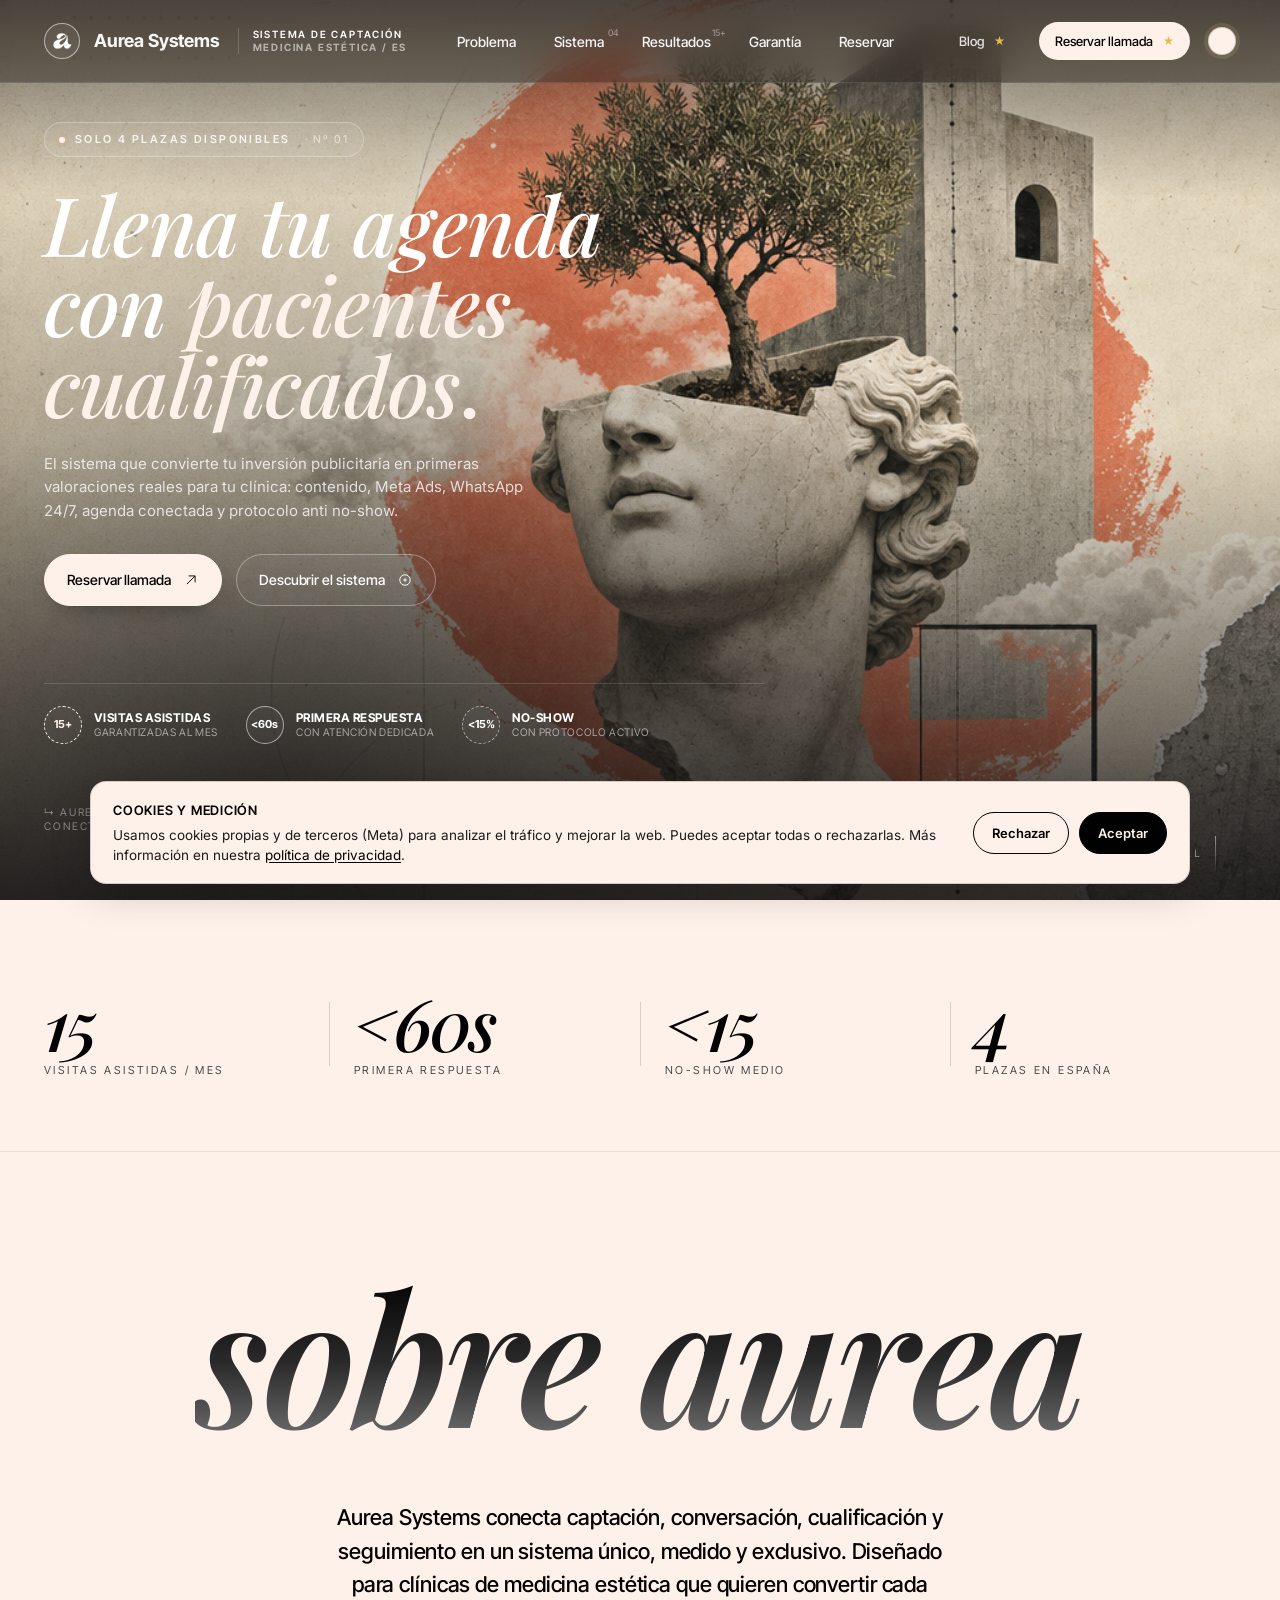
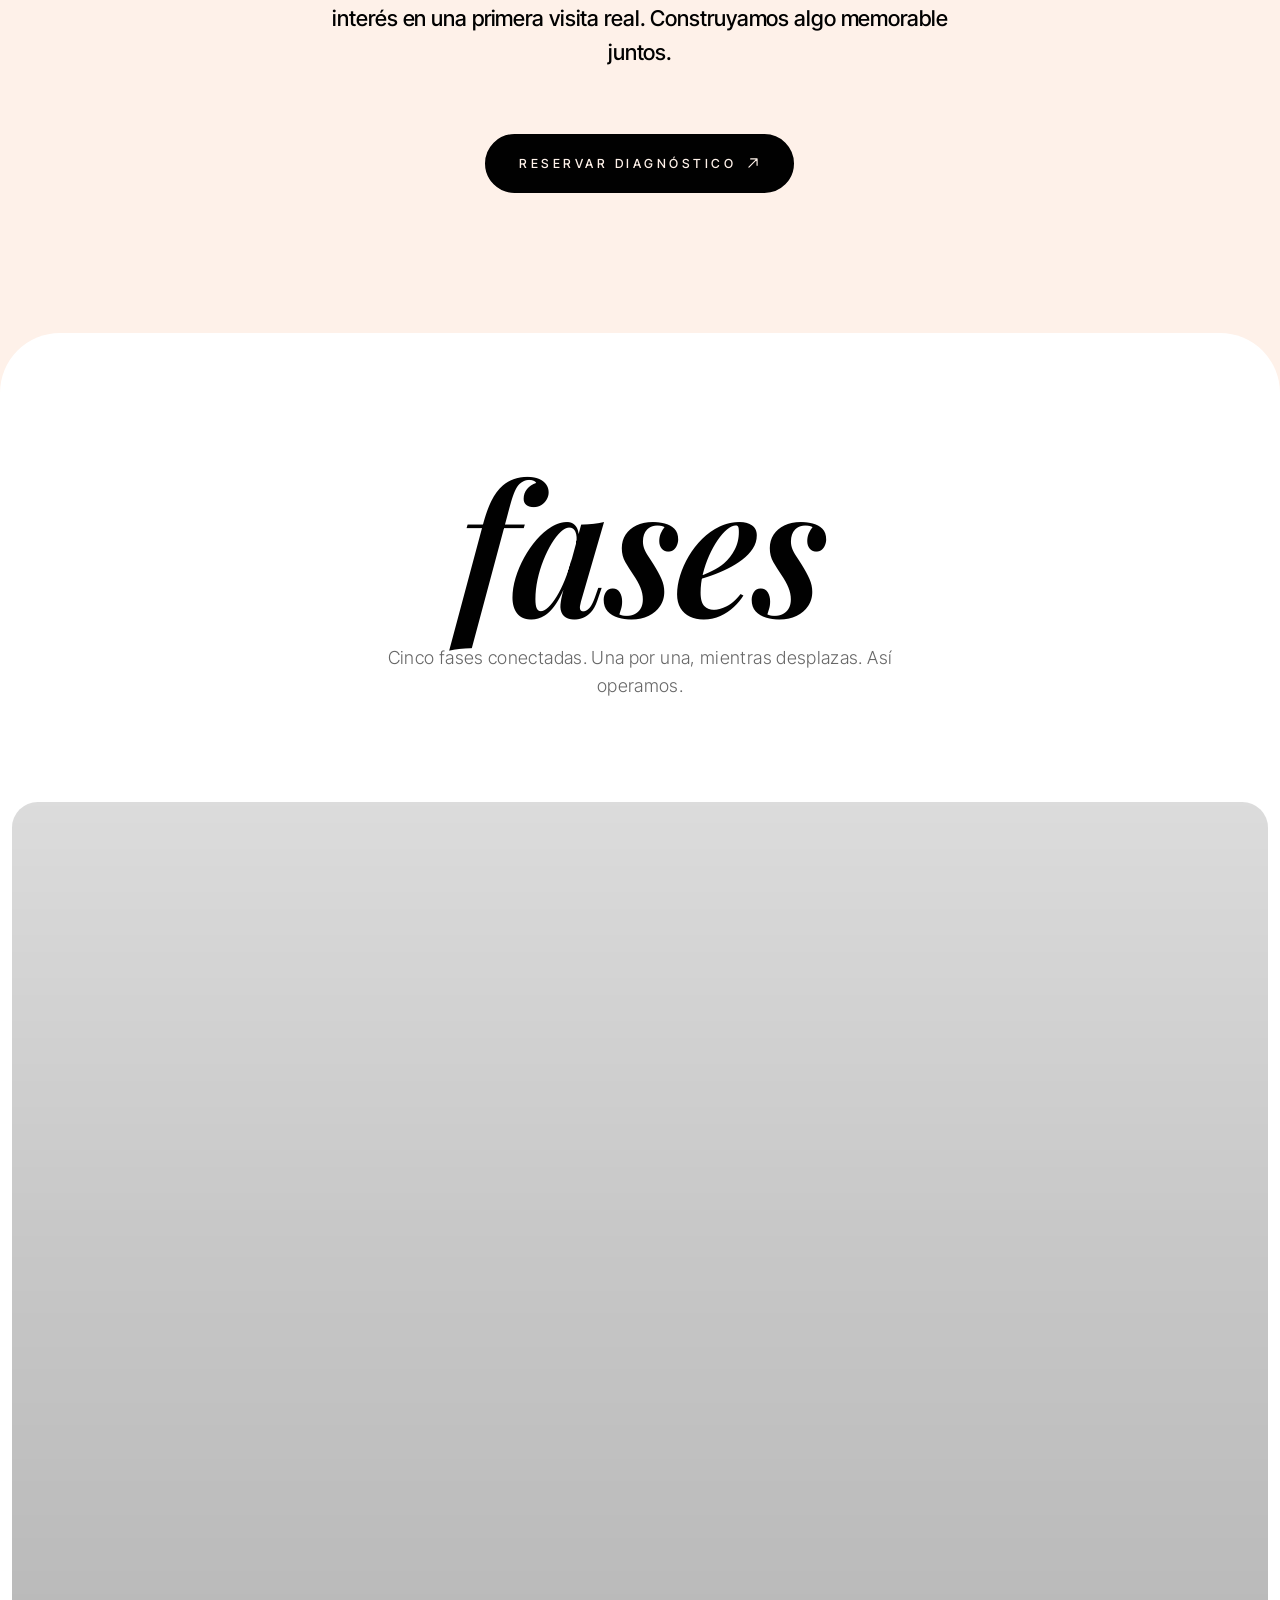
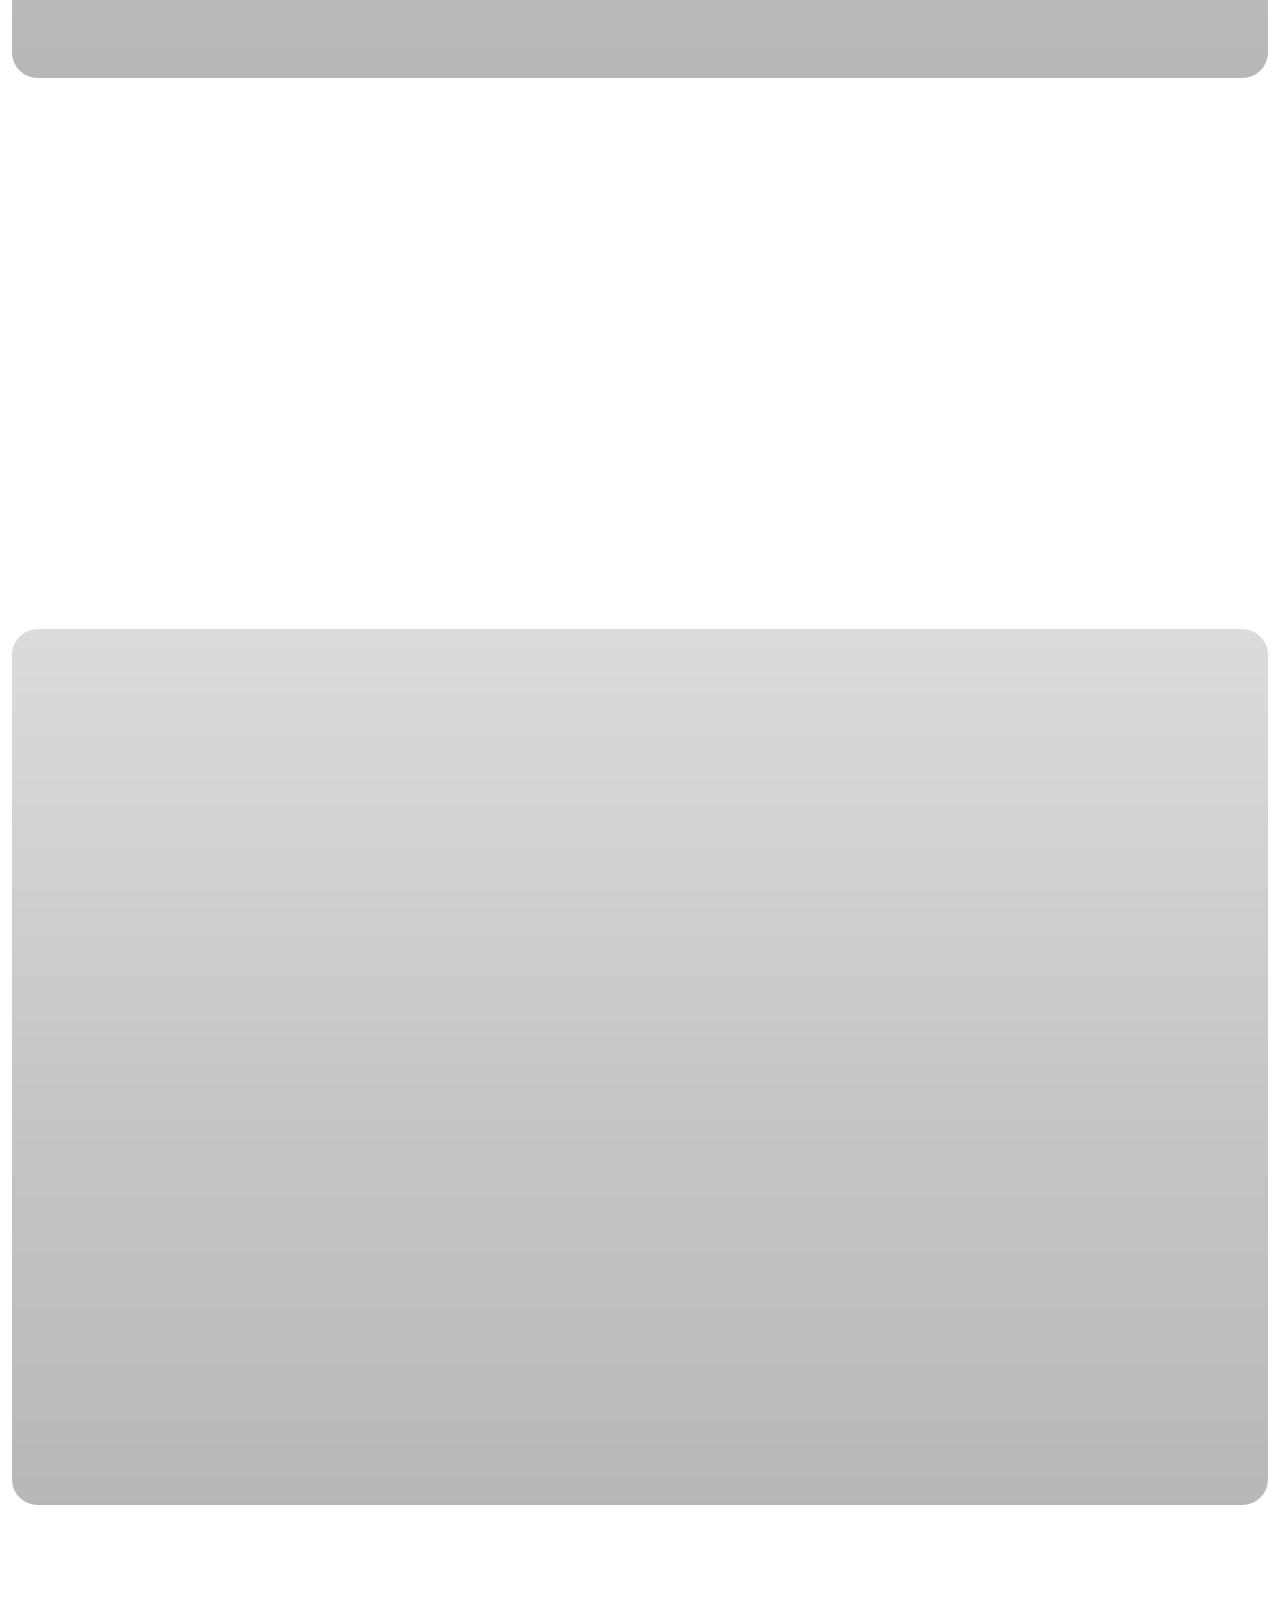
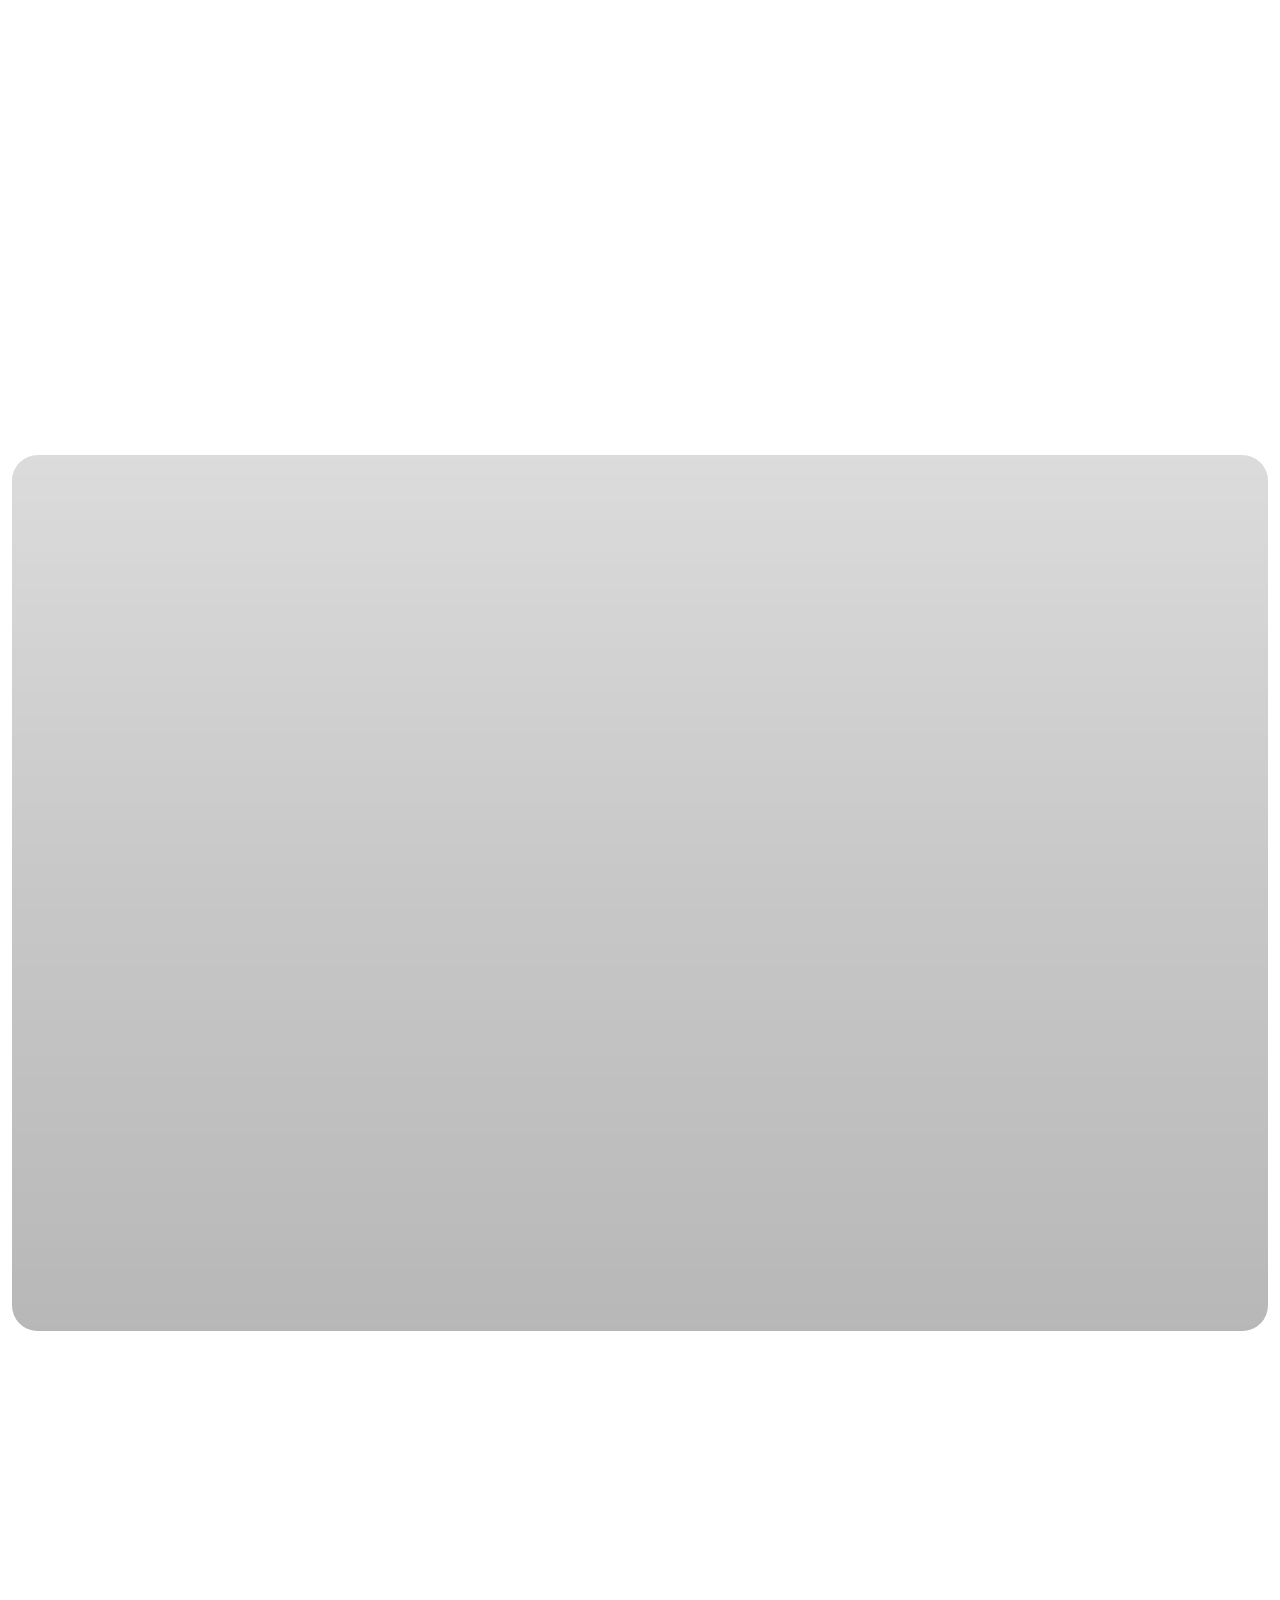
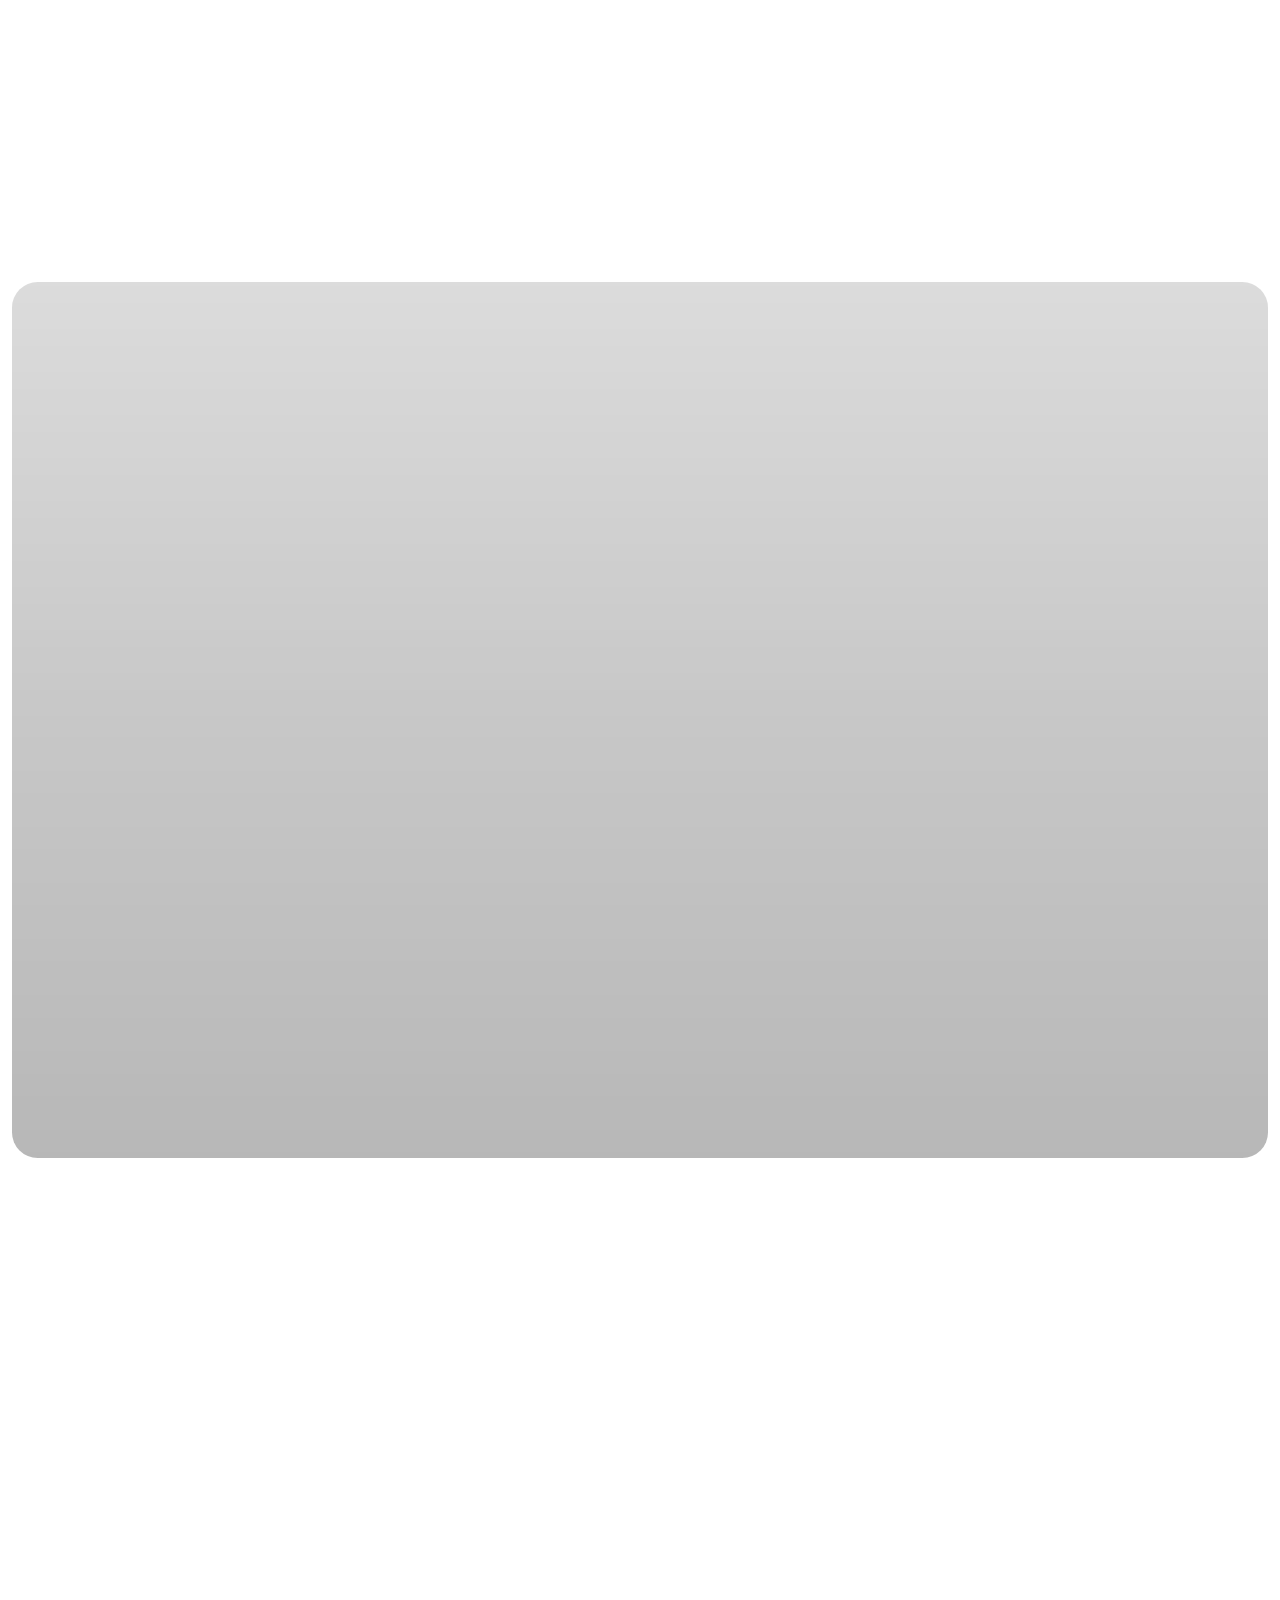
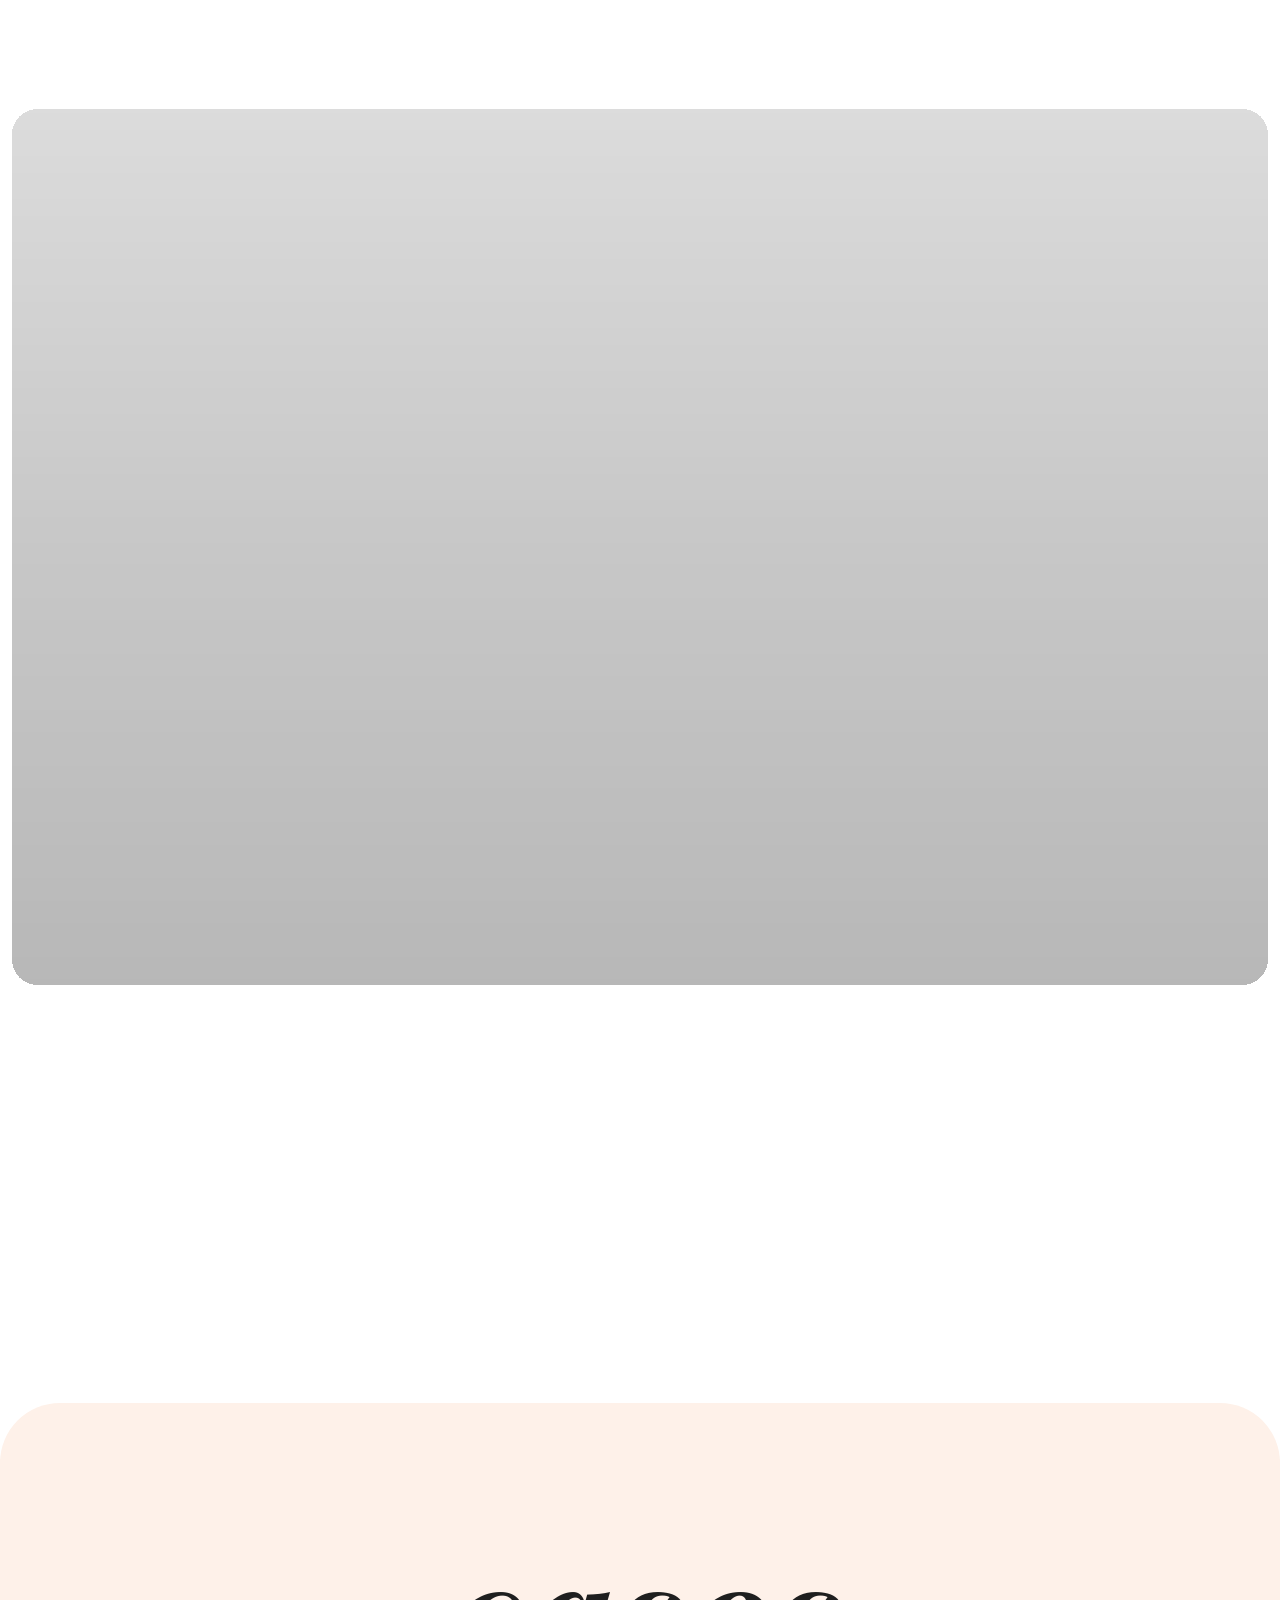
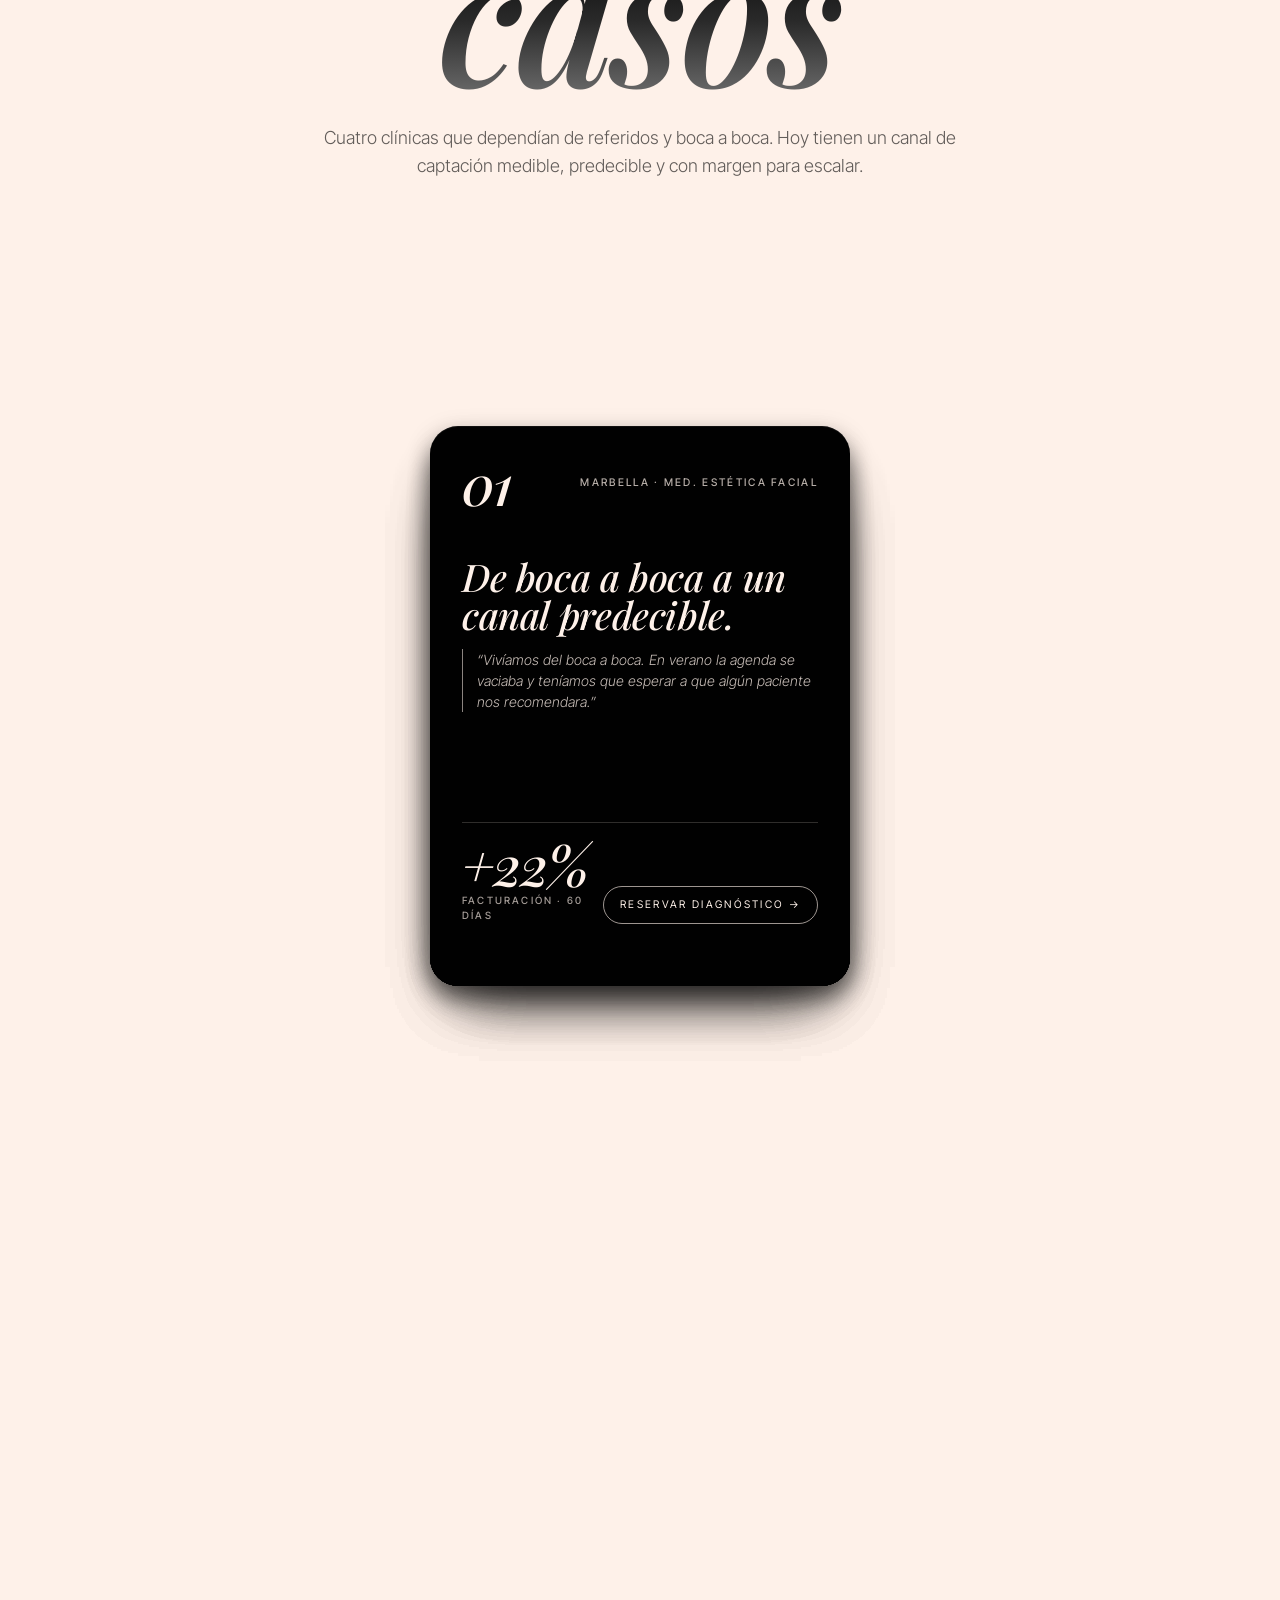
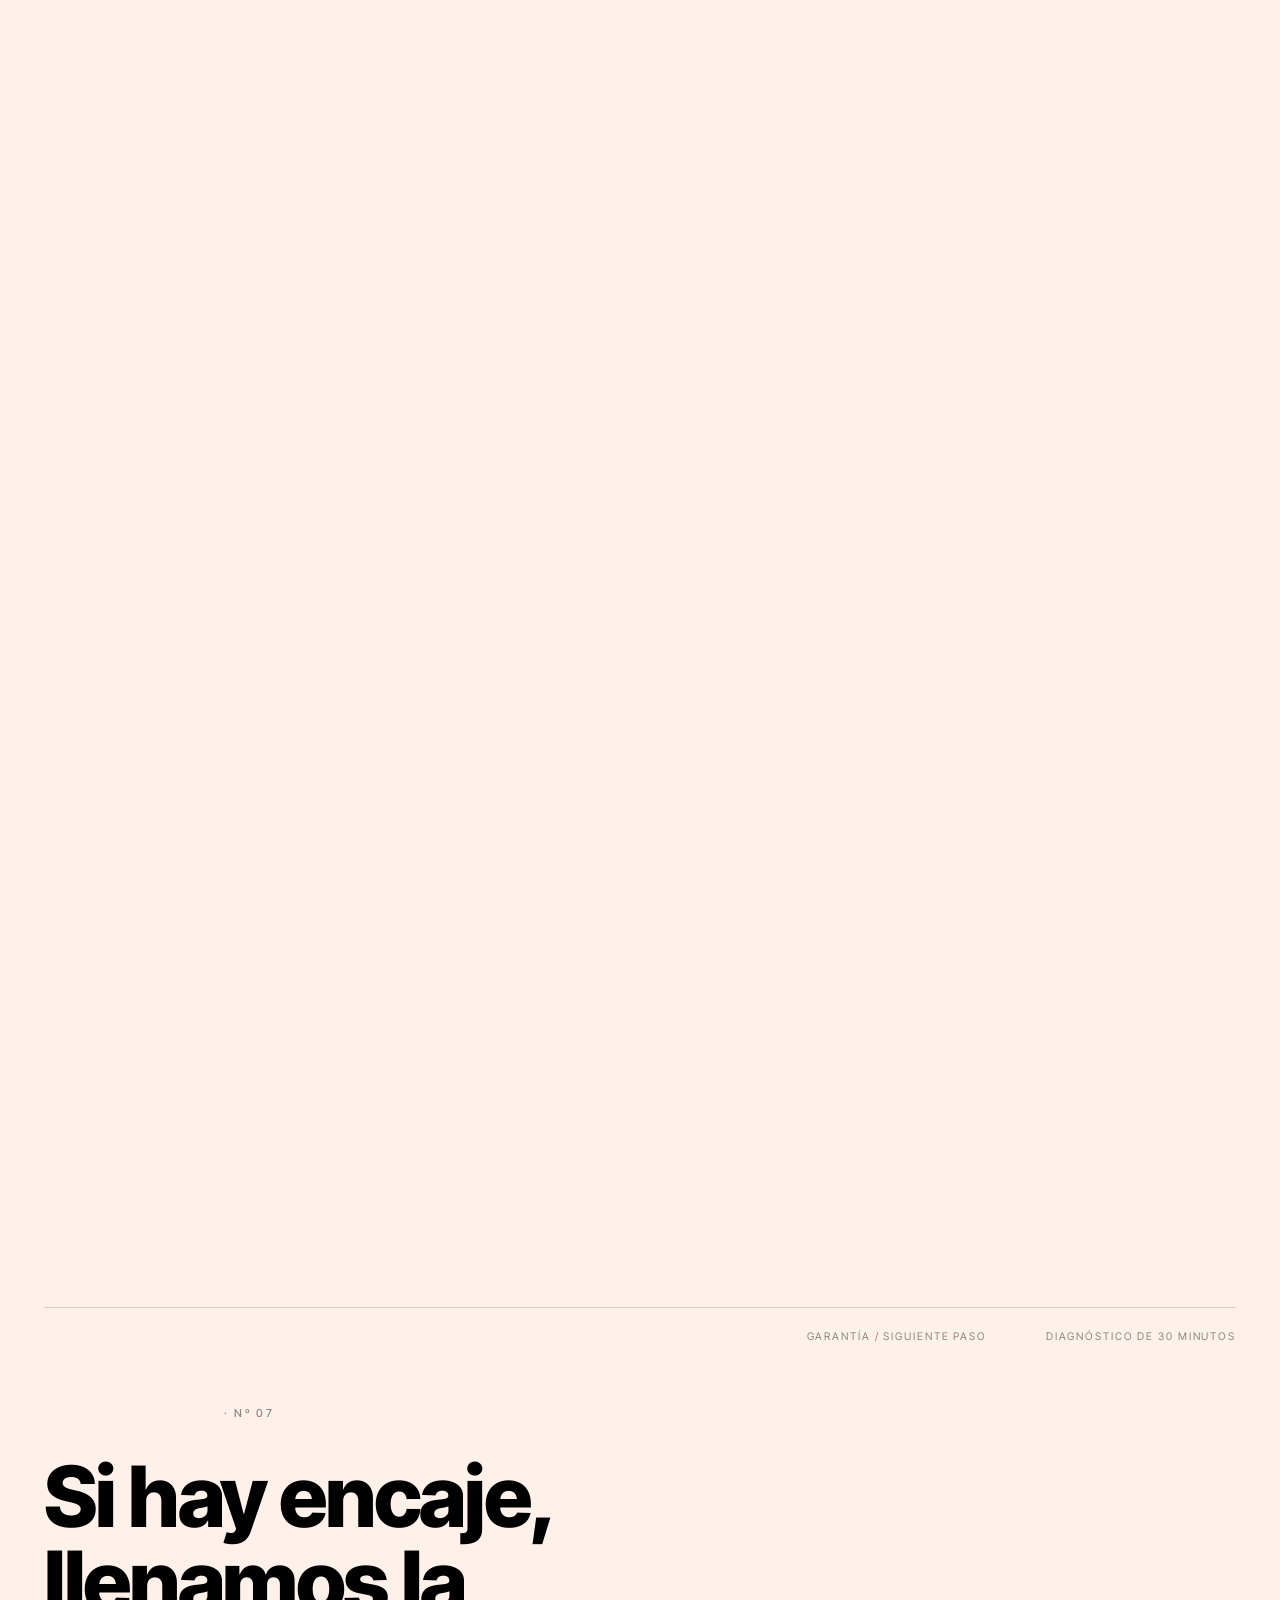
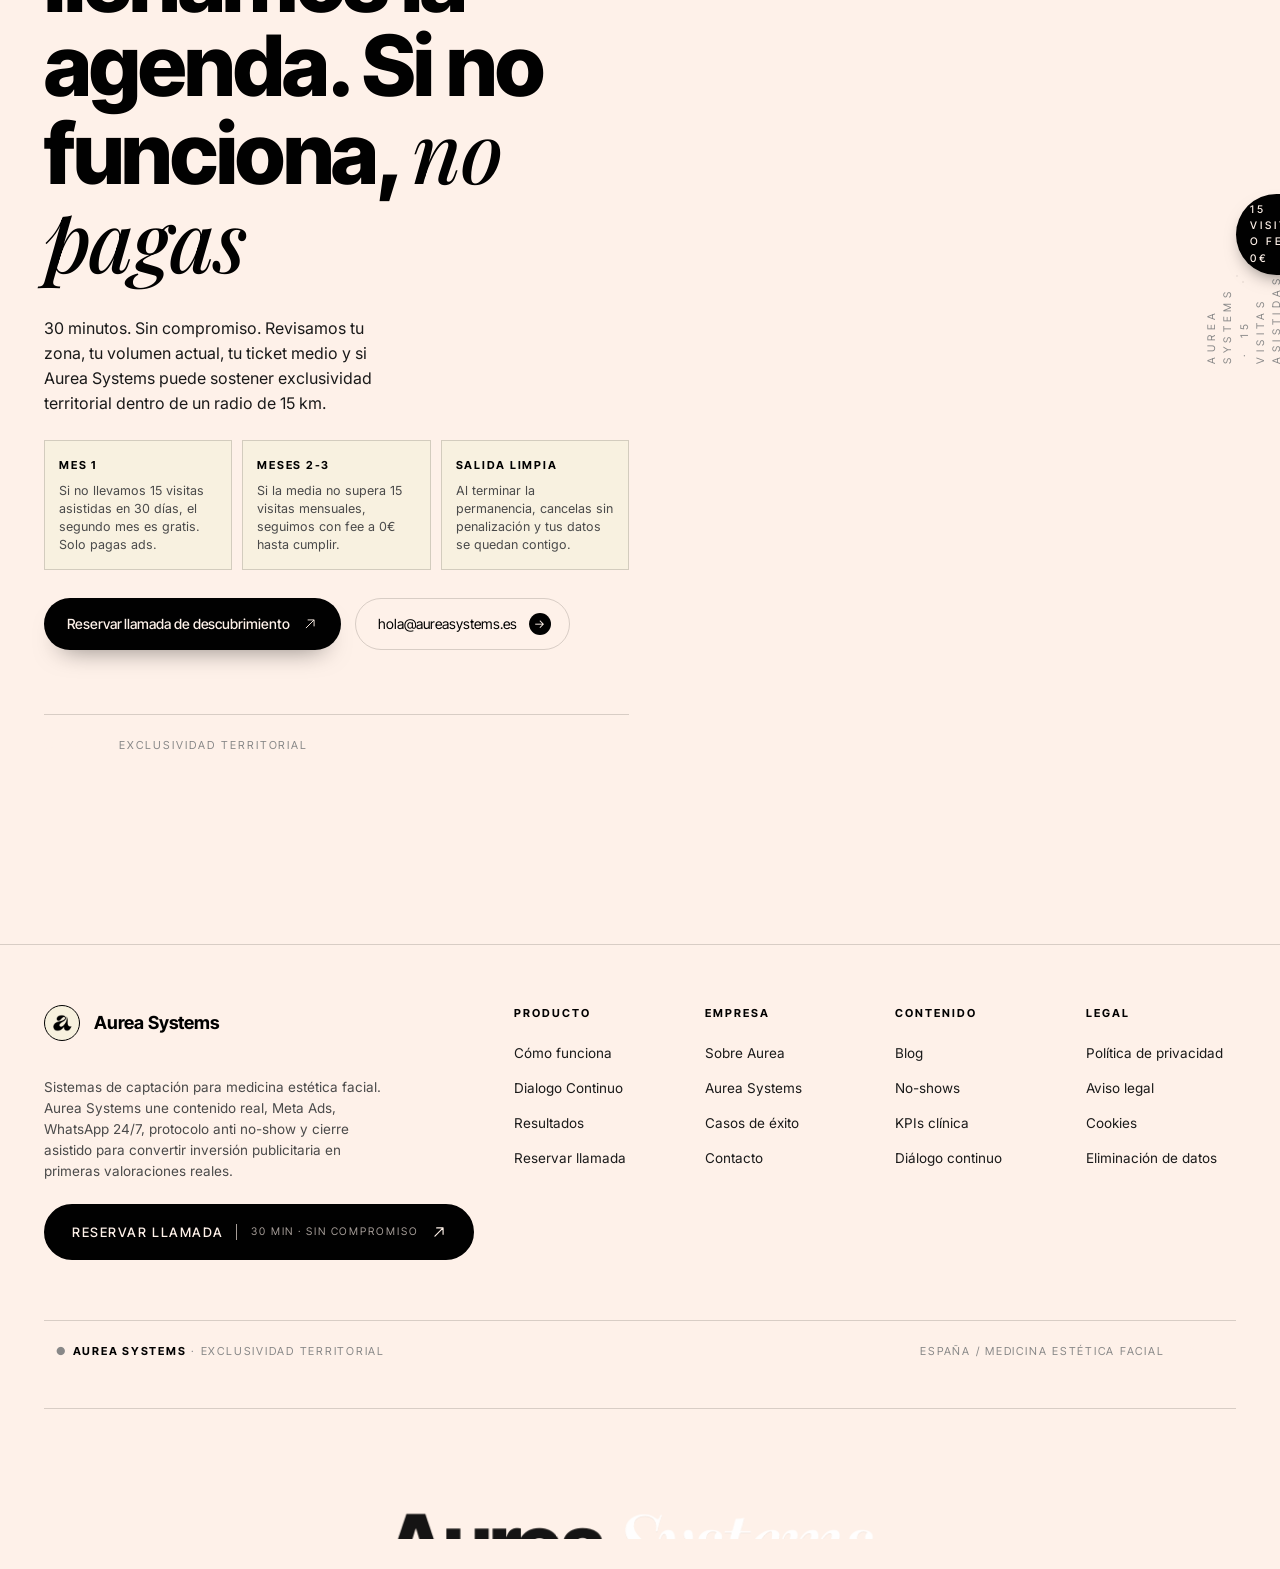
==== commit 1b41f291: "feat(tracking): consent banner + Lead/Contact events + CAPI proxy Three changes in one commit becaus" ====
--- a/index.html
+++ b/index.html
@@ -16,18 +16,18 @@
 <meta property='og:url' content='https://aureasystems.es/' />
 <meta property='og:title' content='Aurea Systems — Captación editorial para clínicas' />
 <meta property='og:description' content='Convierte inversión publicitaria en primeras valoraciones reales: contenido clínico, Meta Ads, WhatsApp 24/7, agenda conectada y protocolo anti no-show.' />
-<meta property='og:image' content='https://aureasystems.es/assets/hero.png' />
-<meta property='og:image:secure_url' content='https://aureasystems.es/assets/hero.png' />
-<meta property='og:image:type' content='image/png' />
-<meta property='og:image:width' content='1024' />
-<meta property='og:image:height' content='1024' />
+<meta property='og:image' content='https://aureasystems.es/assets/og-image.jpg' />
+<meta property='og:image:secure_url' content='https://aureasystems.es/assets/og-image.jpg' />
+<meta property='og:image:type' content='image/jpeg' />
+<meta property='og:image:width' content='1200' />
+<meta property='og:image:height' content='630' />
 <meta property='og:image:alt' content='Aurea Systems — Sistema editorial de captación para clínicas de medicina estética' />
 
 <!-- Twitter Card -->
 <meta name='twitter:card' content='summary_large_image' />
 <meta name='twitter:title' content='Aurea Systems — Captación editorial para clínicas' />
 <meta name='twitter:description' content='Contenido clínico, Meta Ads, WhatsApp 24/7, agenda conectada y protocolo anti no-show.' />
-<meta name='twitter:image' content='https://aureasystems.es/assets/hero.png' />
+<meta name='twitter:image' content='https://aureasystems.es/assets/og-image.jpg' />
 <meta name='twitter:image:alt' content='Aurea Systems — Captación editorial para clínicas' />
 <link rel='preconnect' href='https://fonts.googleapis.com' />
 <link rel='preconnect' href='https://fonts.gstatic.com' crossorigin />
@@ -4021,6 +4021,9 @@
   .btn-ghost:hover { background: transparent; }
 }
 </style>
+<!-- Aurea: consent-gated Meta Pixel + CTA tracking (loads from /assets) -->
+<link rel="stylesheet" href="/assets/consent.css" />
+<script src="/assets/consent.js" defer></script>
 </head>
 <body class='has-cinema-hero'>
 
--- a/assets/consent.css
+++ b/assets/consent.css
@@ -0,0 +1,91 @@
+/* Aurea consent banner — paper card fixed at the bottom */
+.aurea-consent {
+  position: fixed;
+  left: 0;
+  right: 0;
+  bottom: 0;
+  z-index: 200;
+  padding: 16px;
+  pointer-events: none;
+  font-family: 'Inter', -apple-system, system-ui, sans-serif;
+  opacity: 0;
+  transform: translateY(20px);
+  transition: opacity 320ms ease, transform 320ms ease;
+}
+.aurea-consent.is-visible {
+  opacity: 1;
+  transform: translateY(0);
+}
+.aurea-consent__inner {
+  pointer-events: auto;
+  max-width: 1100px;
+  margin: 0 auto;
+  background: #fef1e9;
+  color: #010101;
+  border: 1px solid rgba(1, 1, 1, 0.16);
+  border-radius: 16px;
+  box-shadow: 0 8px 40px rgba(1, 1, 1, 0.18);
+  padding: 18px 22px;
+  display: flex;
+  align-items: center;
+  gap: 28px;
+}
+.aurea-consent__copy { flex: 1; min-width: 0; }
+.aurea-consent__title {
+  display: block;
+  font-family: 'Inter Tight', 'Inter', sans-serif;
+  font-weight: 600;
+  font-size: 13px;
+  letter-spacing: 0.06em;
+  text-transform: uppercase;
+  margin: 0 0 4px;
+}
+.aurea-consent__text {
+  margin: 0;
+  font-size: 13.5px;
+  line-height: 1.5;
+  color: #1a1a1a;
+}
+.aurea-consent__text a {
+  color: #010101;
+  text-decoration: underline;
+  text-underline-offset: 2px;
+}
+.aurea-consent__actions {
+  display: flex;
+  gap: 10px;
+  flex-shrink: 0;
+}
+.aurea-consent__btn {
+  appearance: none;
+  -webkit-appearance: none;
+  border: 1px solid #010101;
+  background: transparent;
+  color: #010101;
+  font: inherit;
+  font-size: 13px;
+  font-weight: 600;
+  padding: 10px 18px;
+  border-radius: 999px;
+  cursor: pointer;
+  transition: background 180ms ease, color 180ms ease, transform 180ms ease;
+}
+.aurea-consent__btn:hover { transform: translateY(-1px); }
+.aurea-consent__btn--solid {
+  background: #010101;
+  color: #fef1e9;
+}
+.aurea-consent__btn--solid:hover { background: #1a1a1a; }
+.aurea-consent__btn--ghost:hover { background: rgba(1, 1, 1, 0.05); }
+
+@media (max-width: 720px) {
+  .aurea-consent { padding: 12px; }
+  .aurea-consent__inner {
+    flex-direction: column;
+    align-items: stretch;
+    gap: 14px;
+    padding: 16px 18px;
+  }
+  .aurea-consent__actions { width: 100%; }
+  .aurea-consent__btn { flex: 1; padding: 12px 16px; }
+}
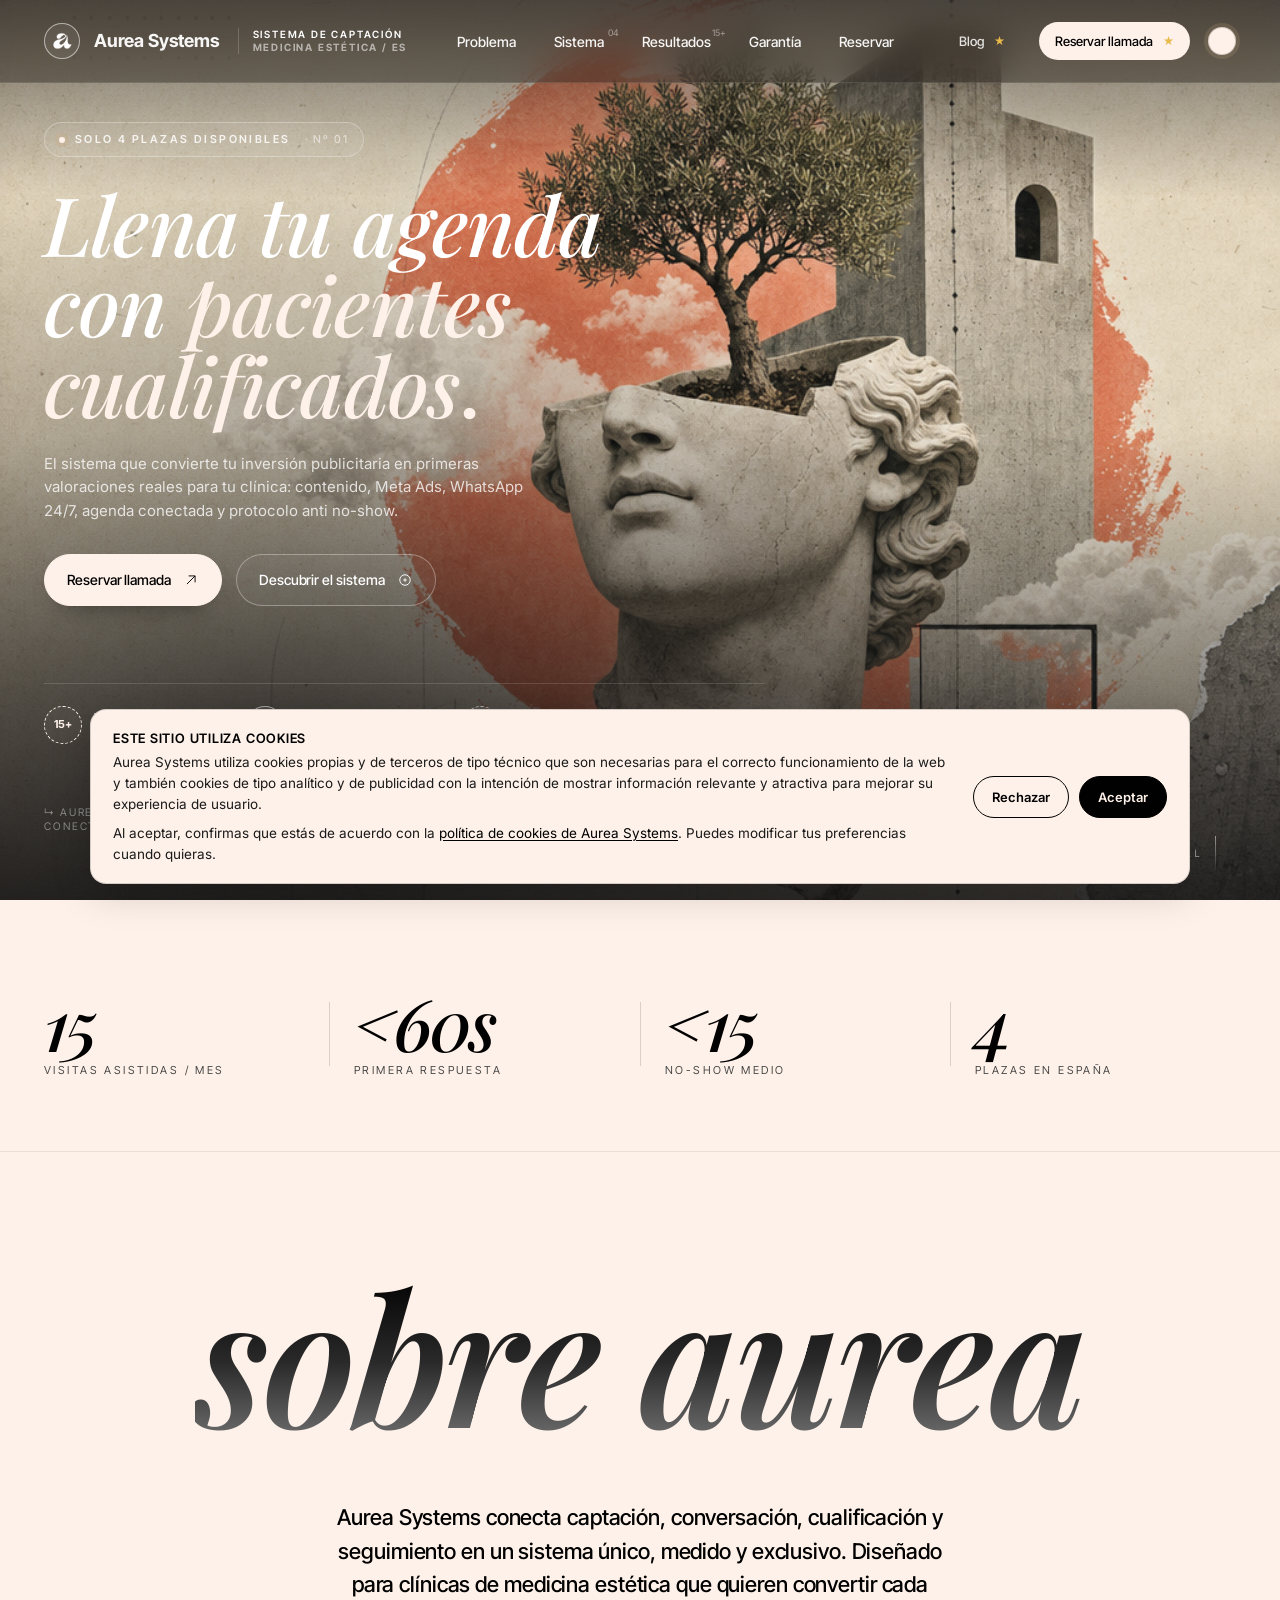
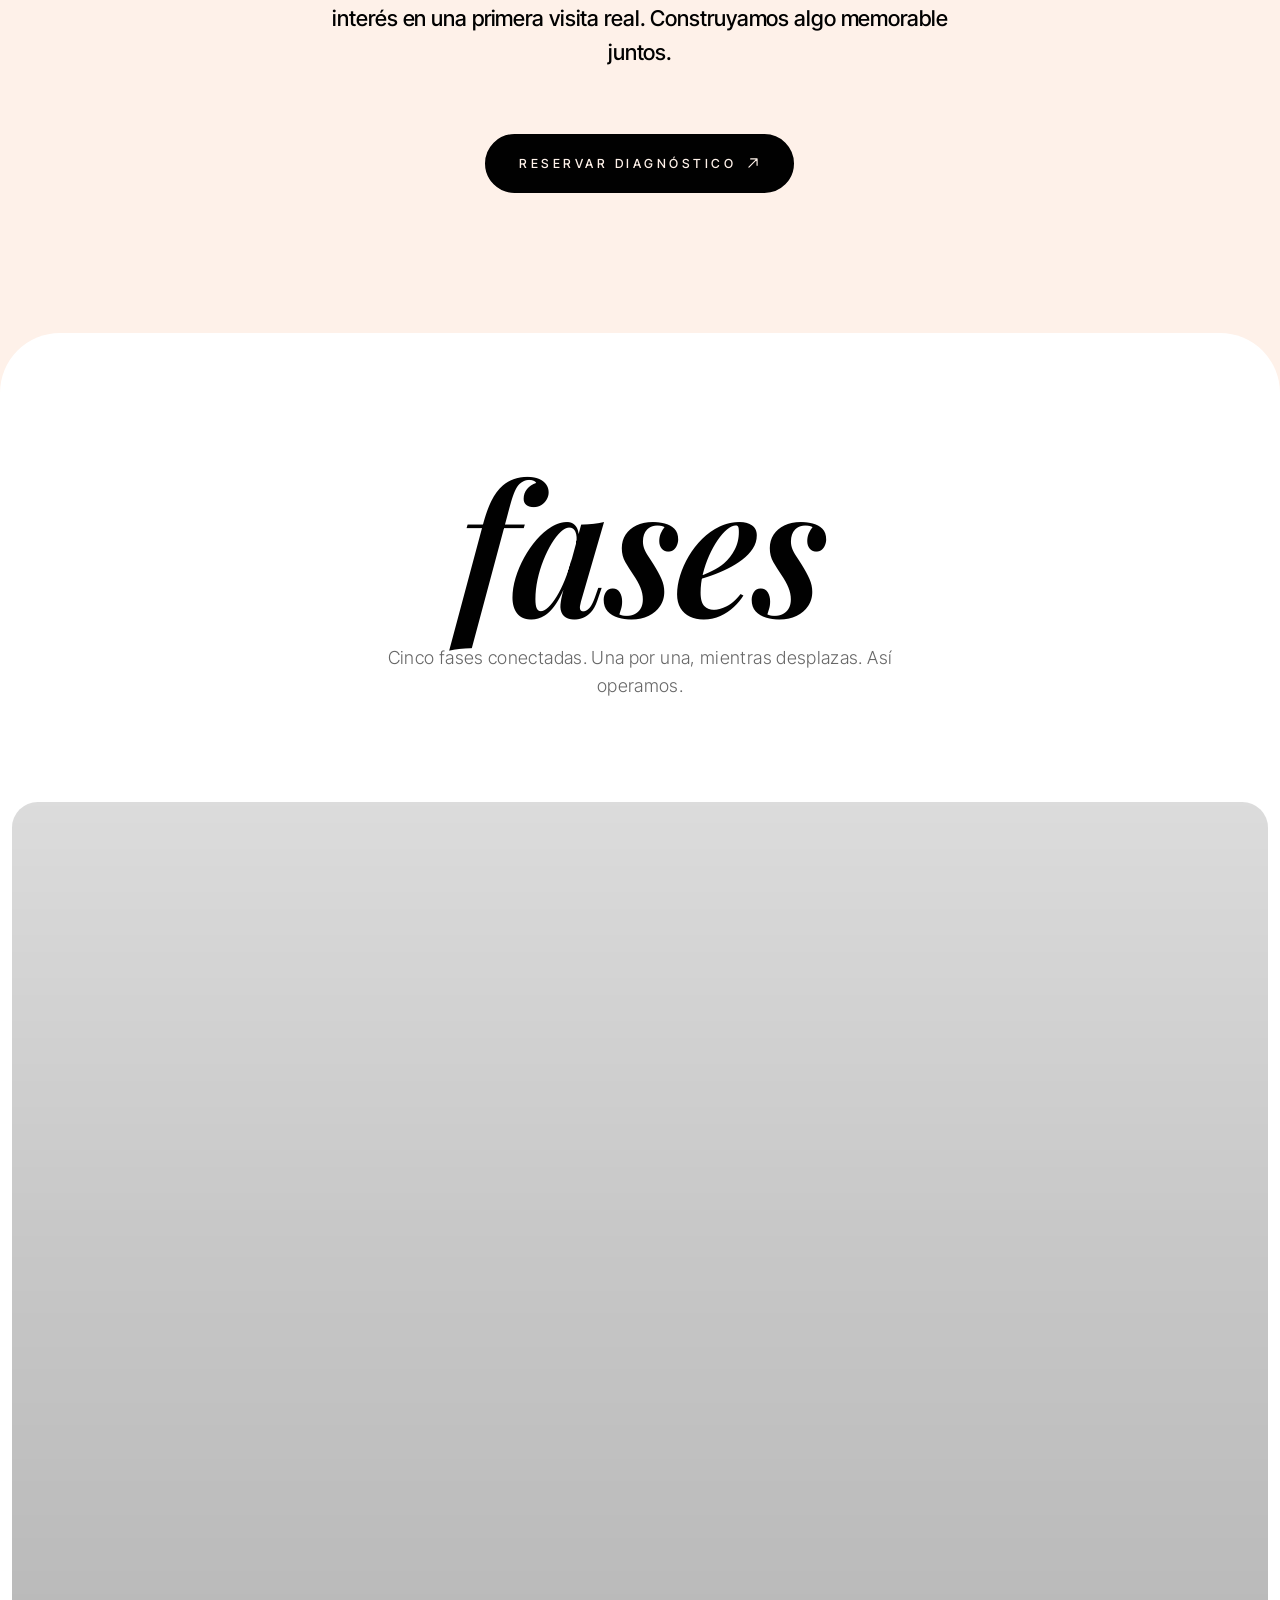
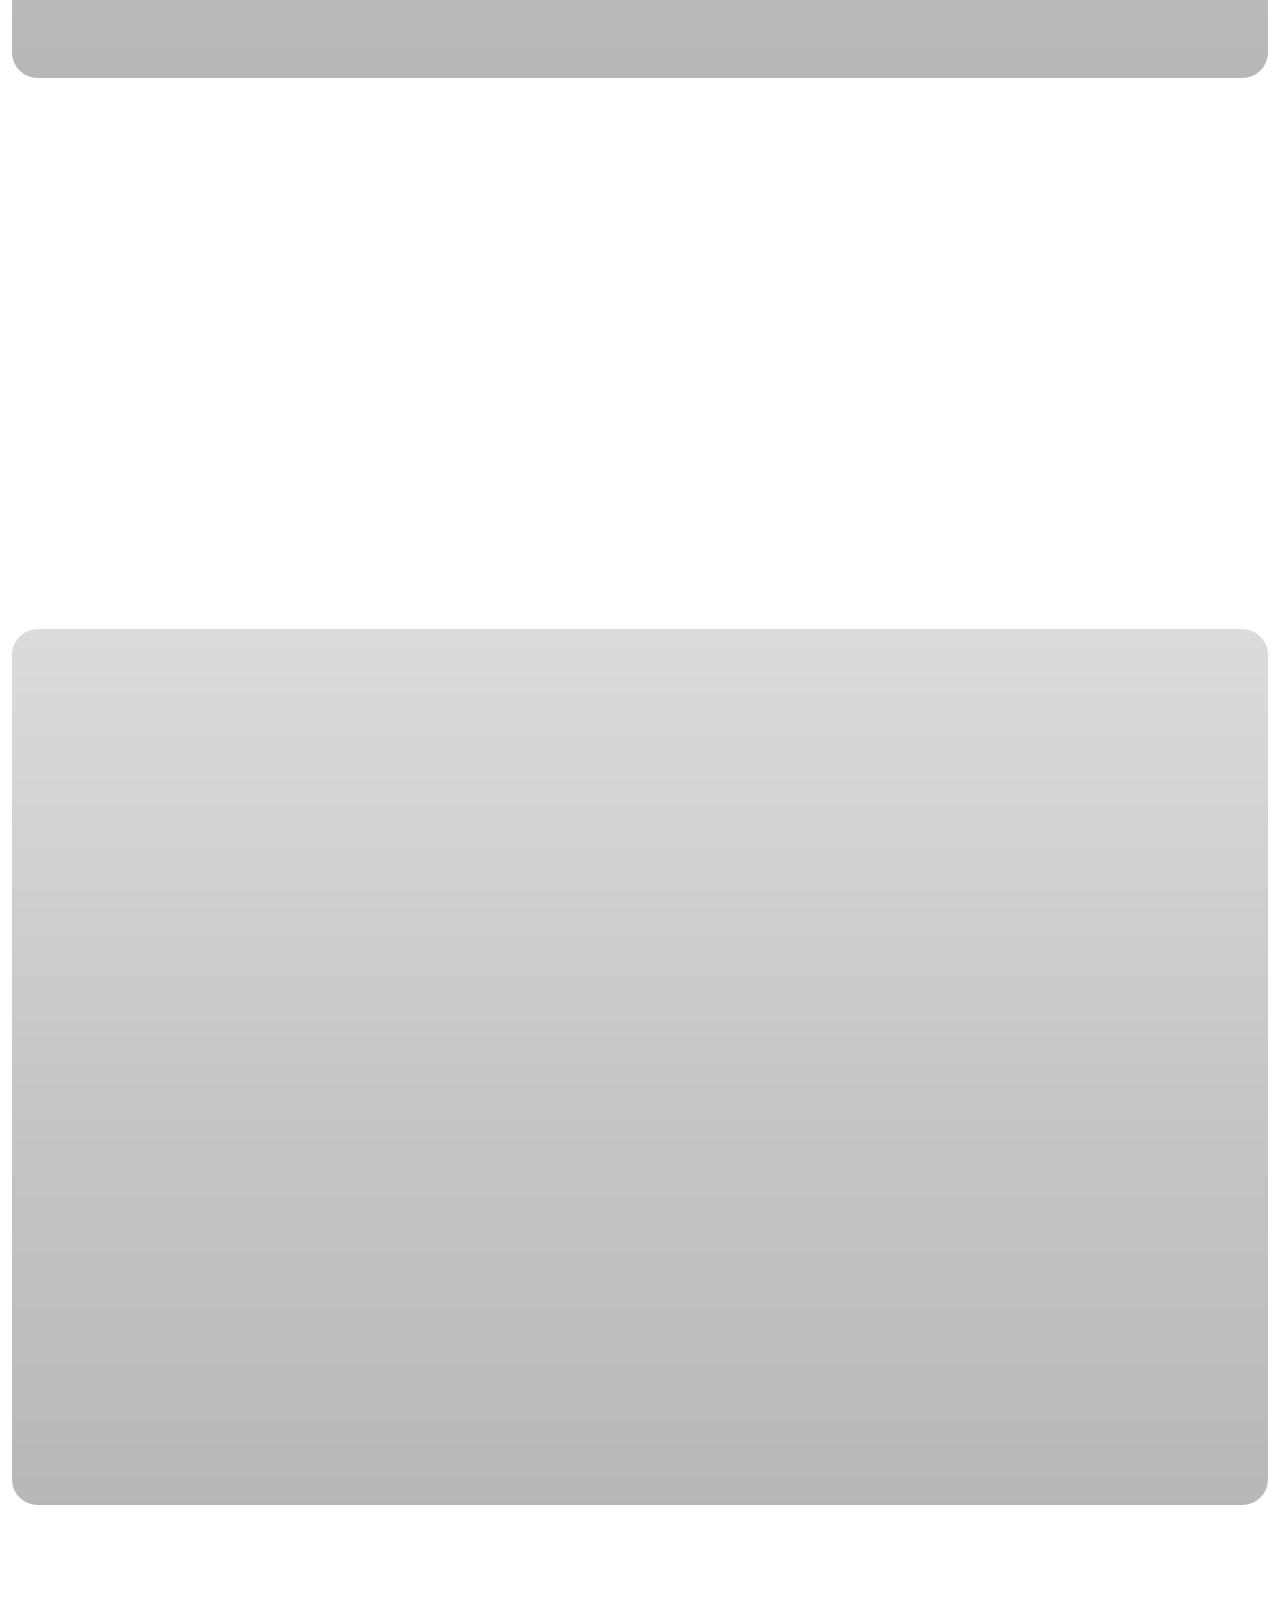
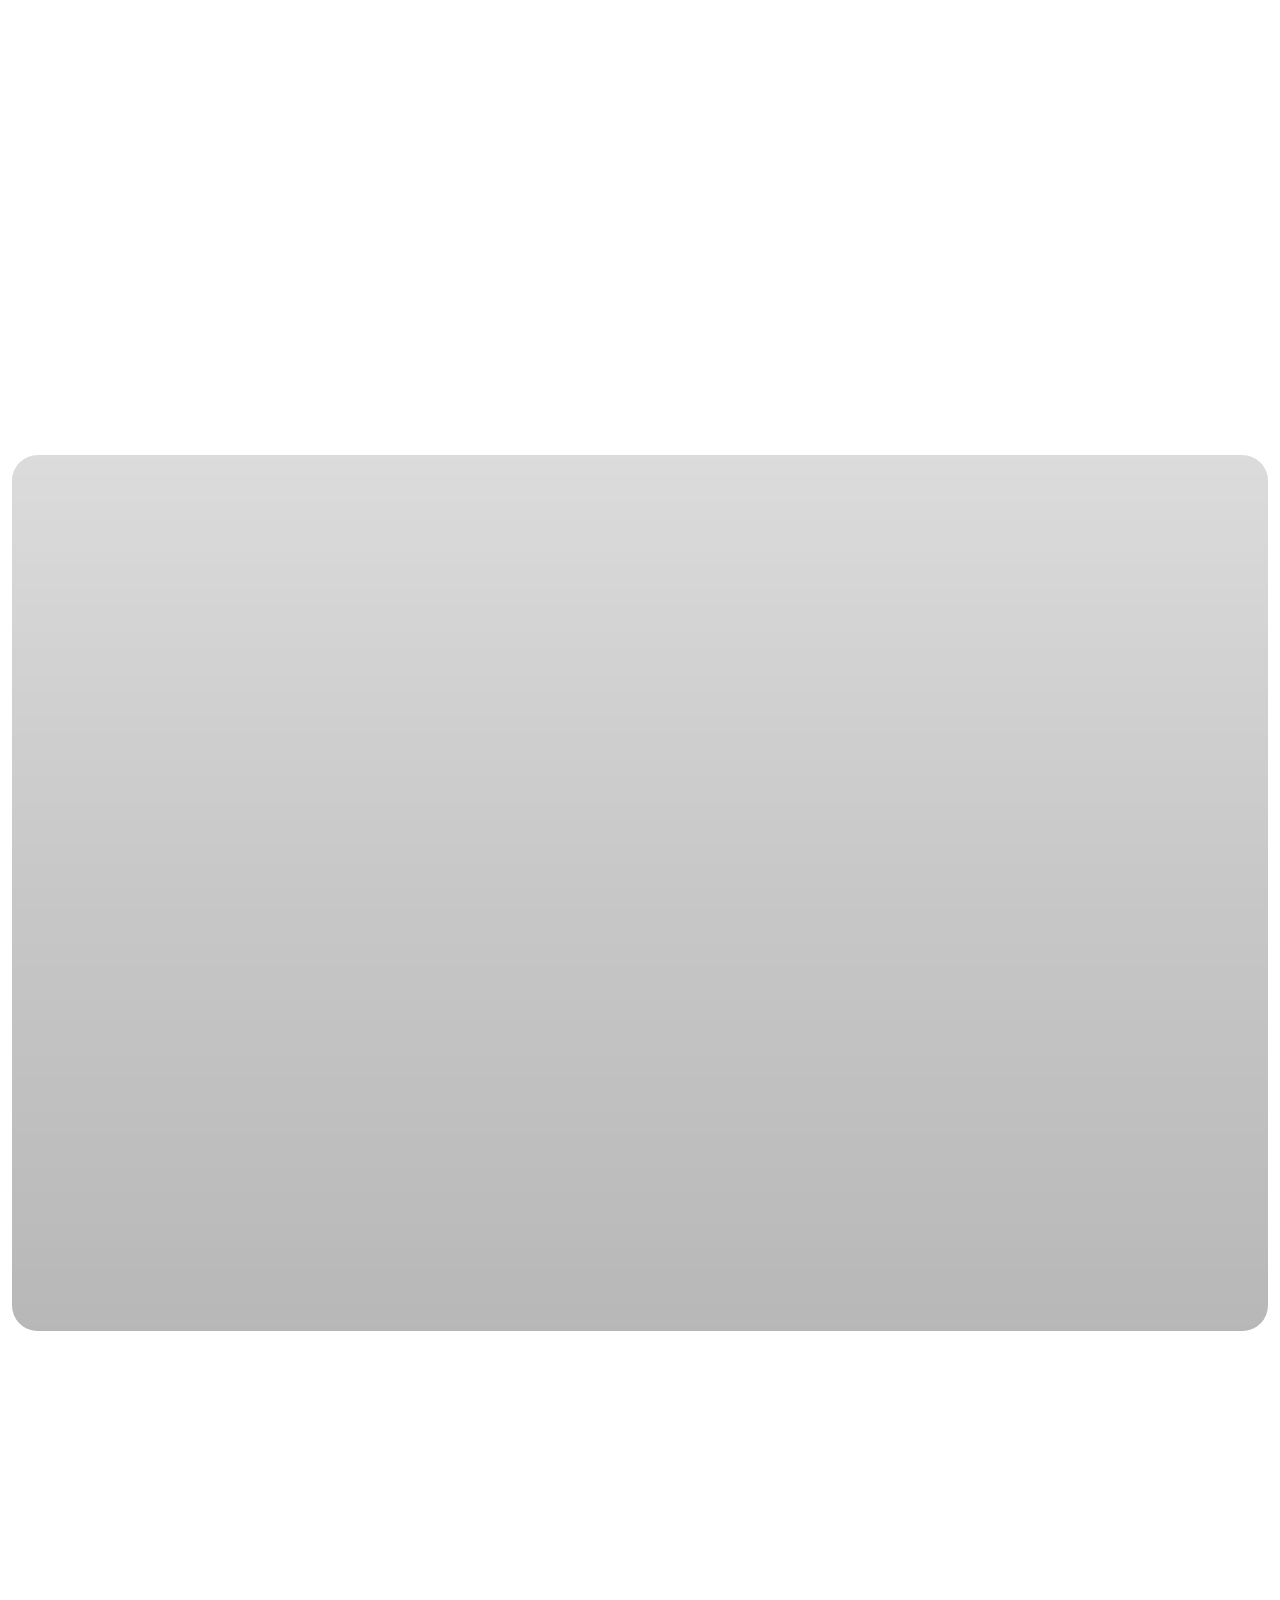
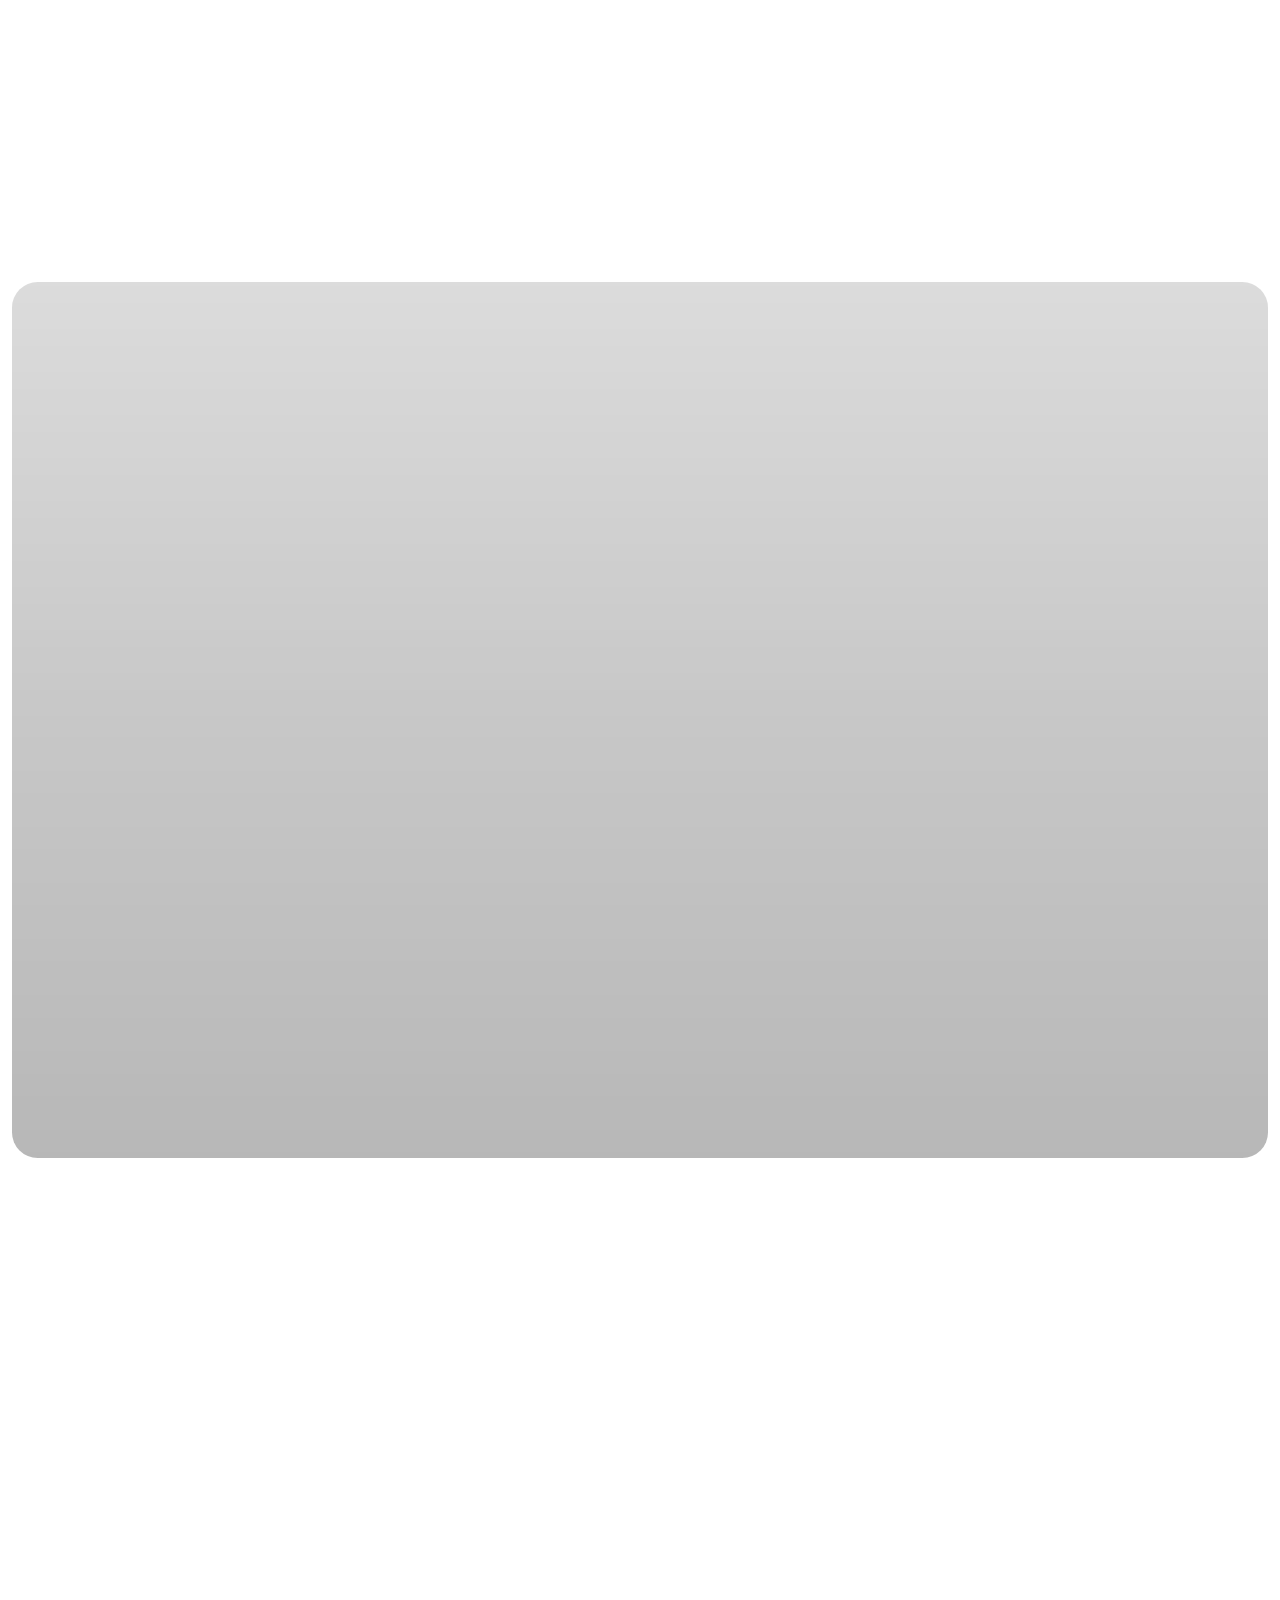
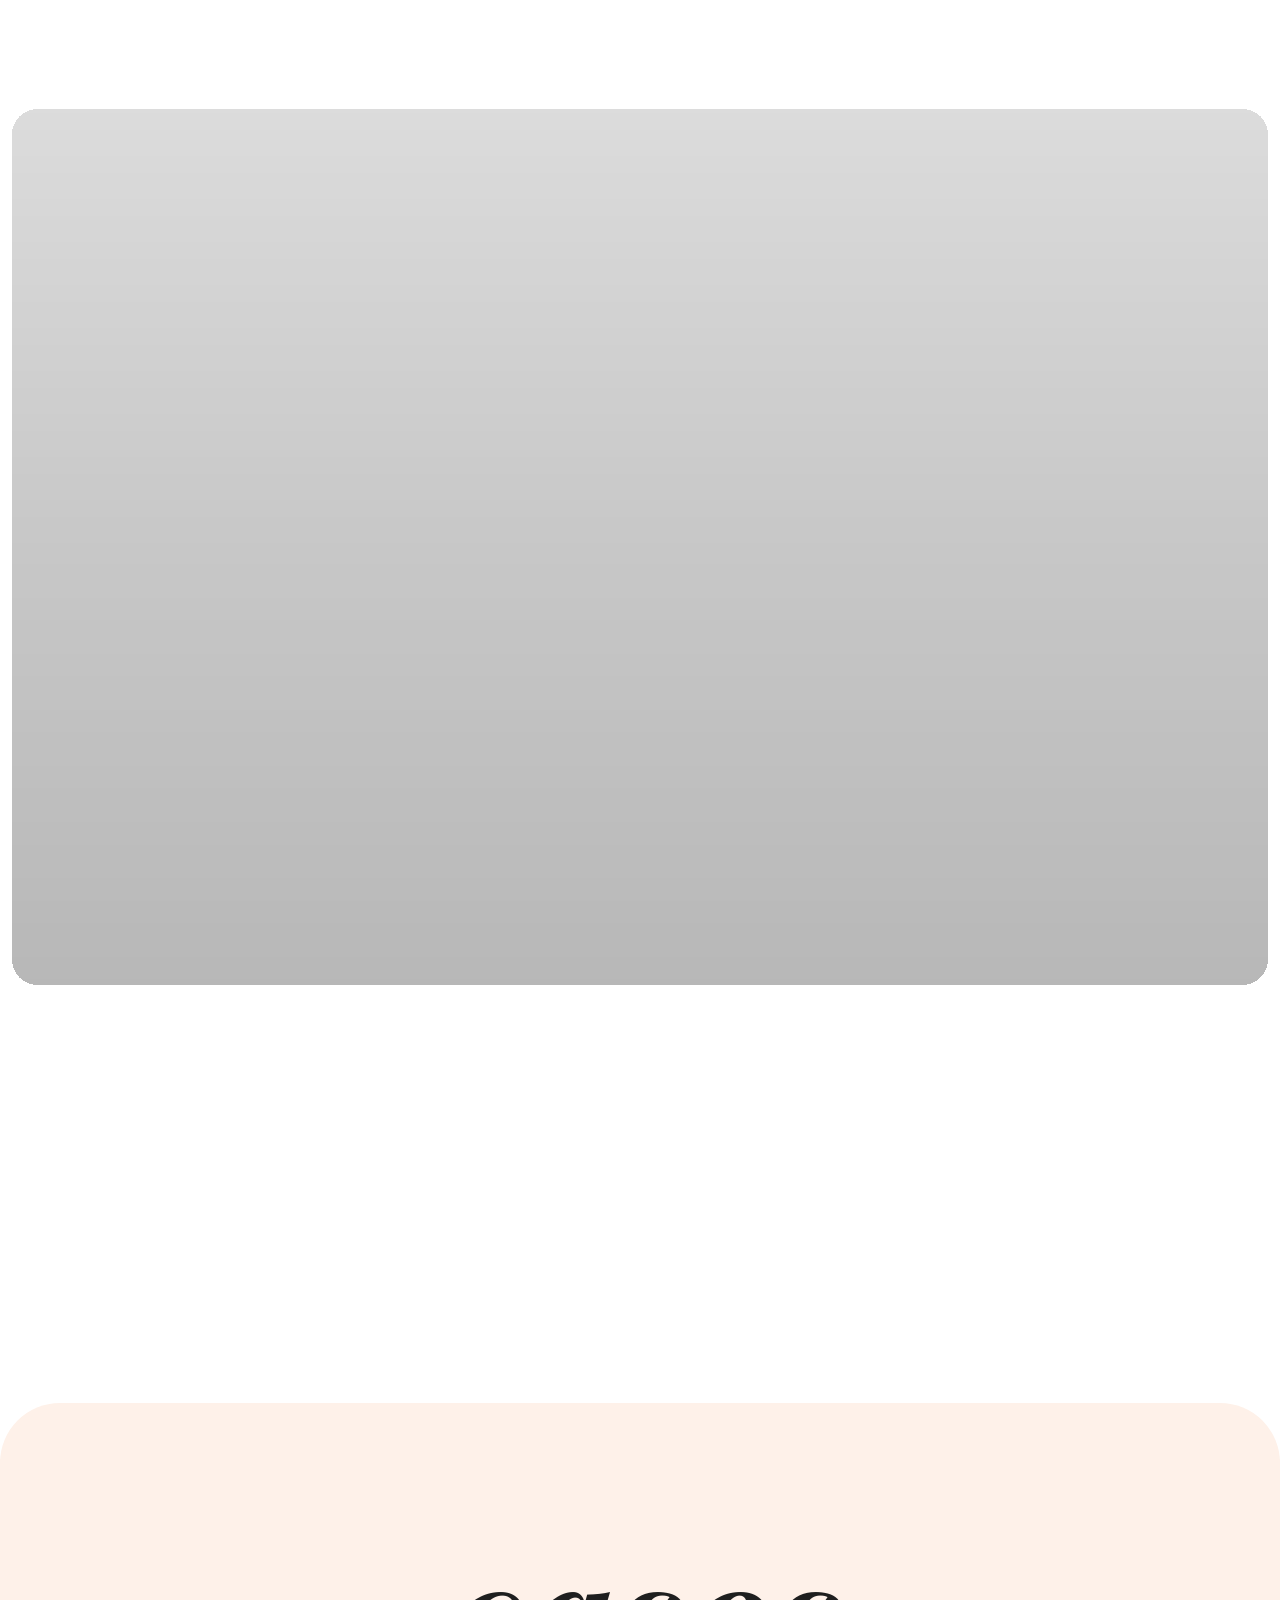
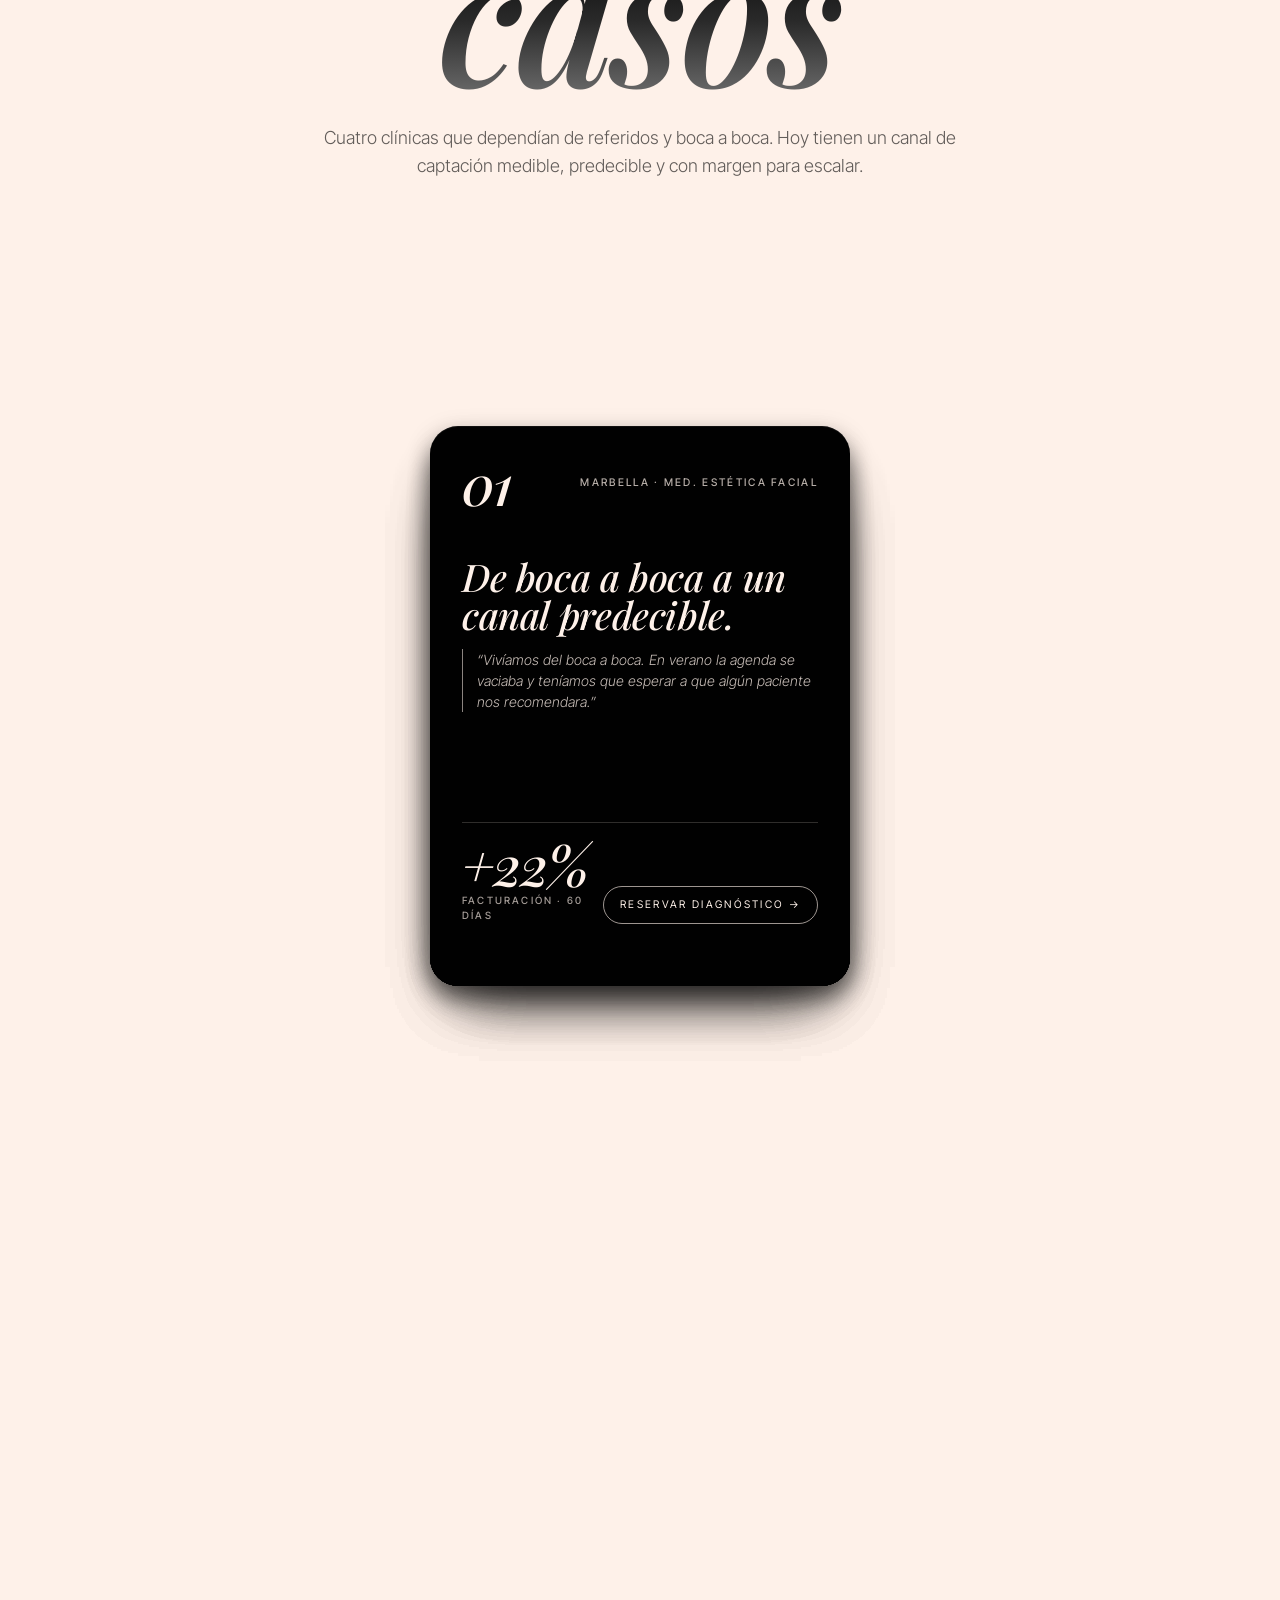
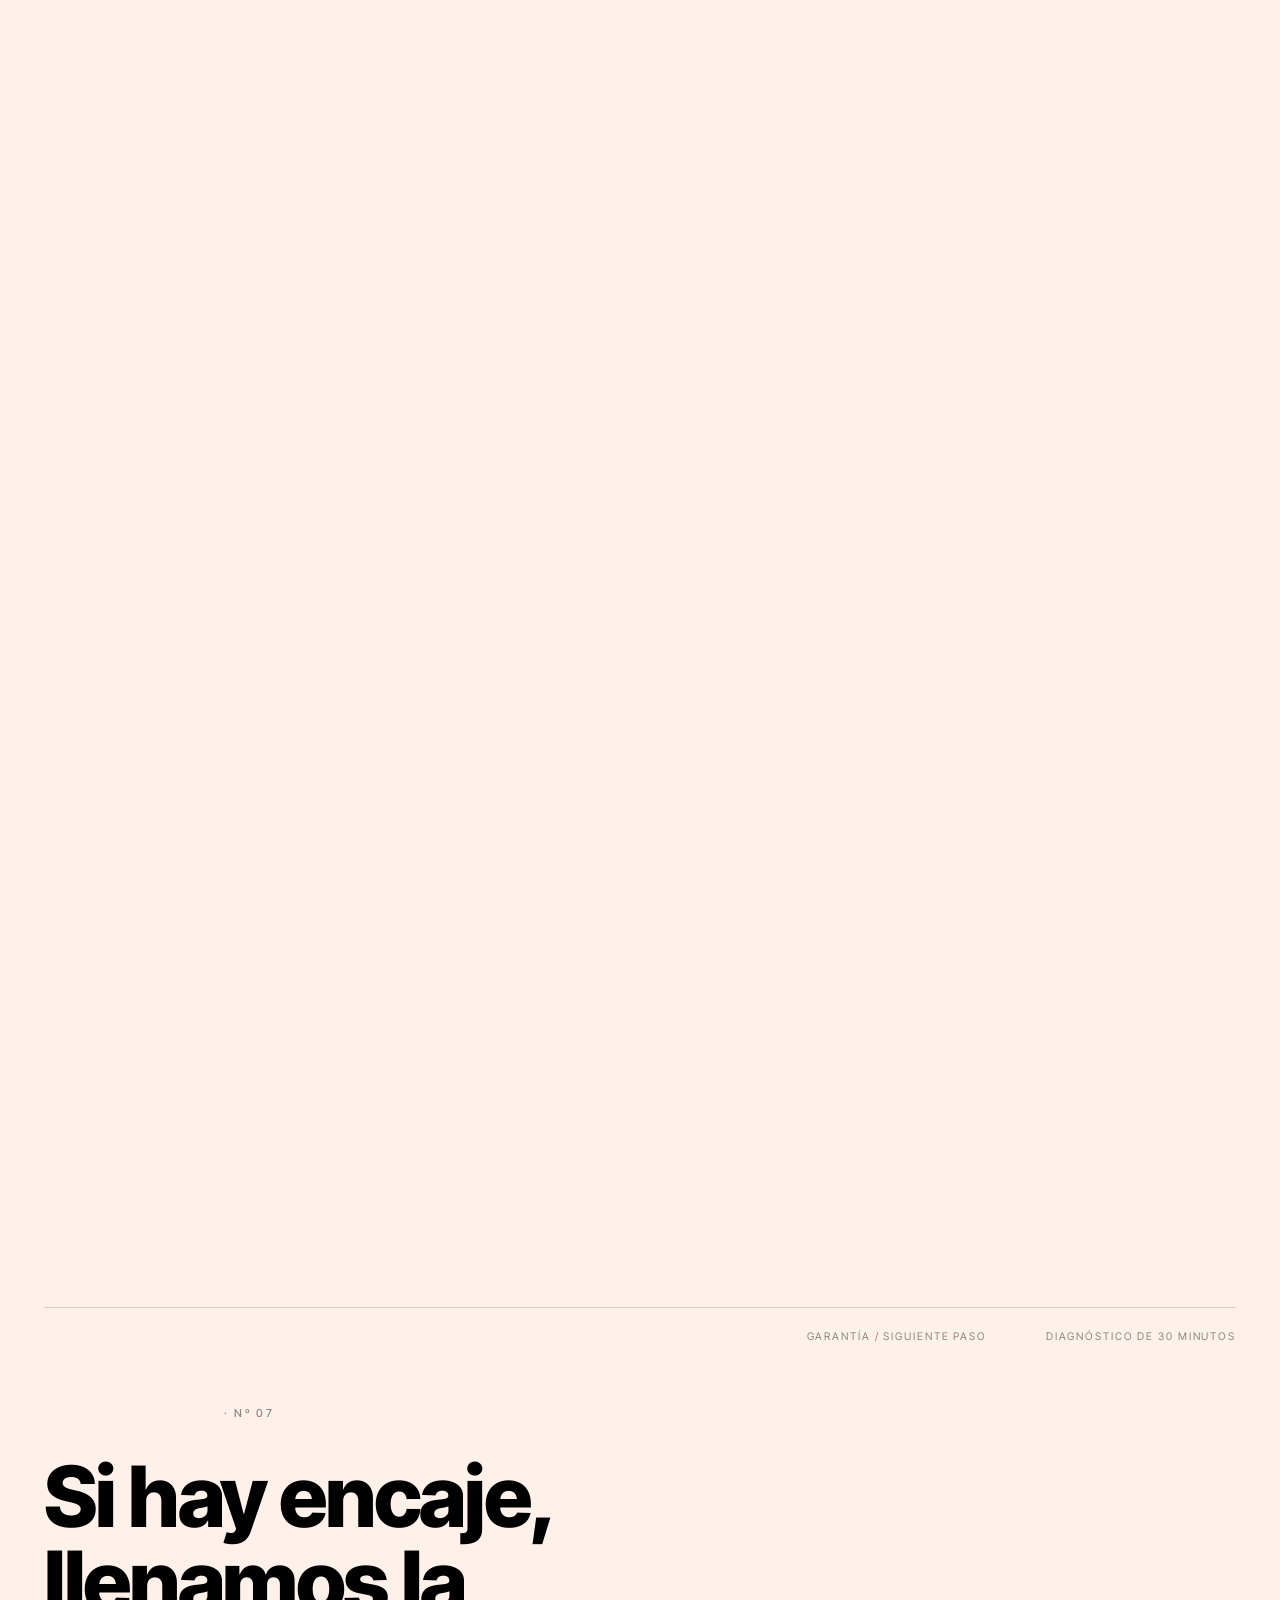
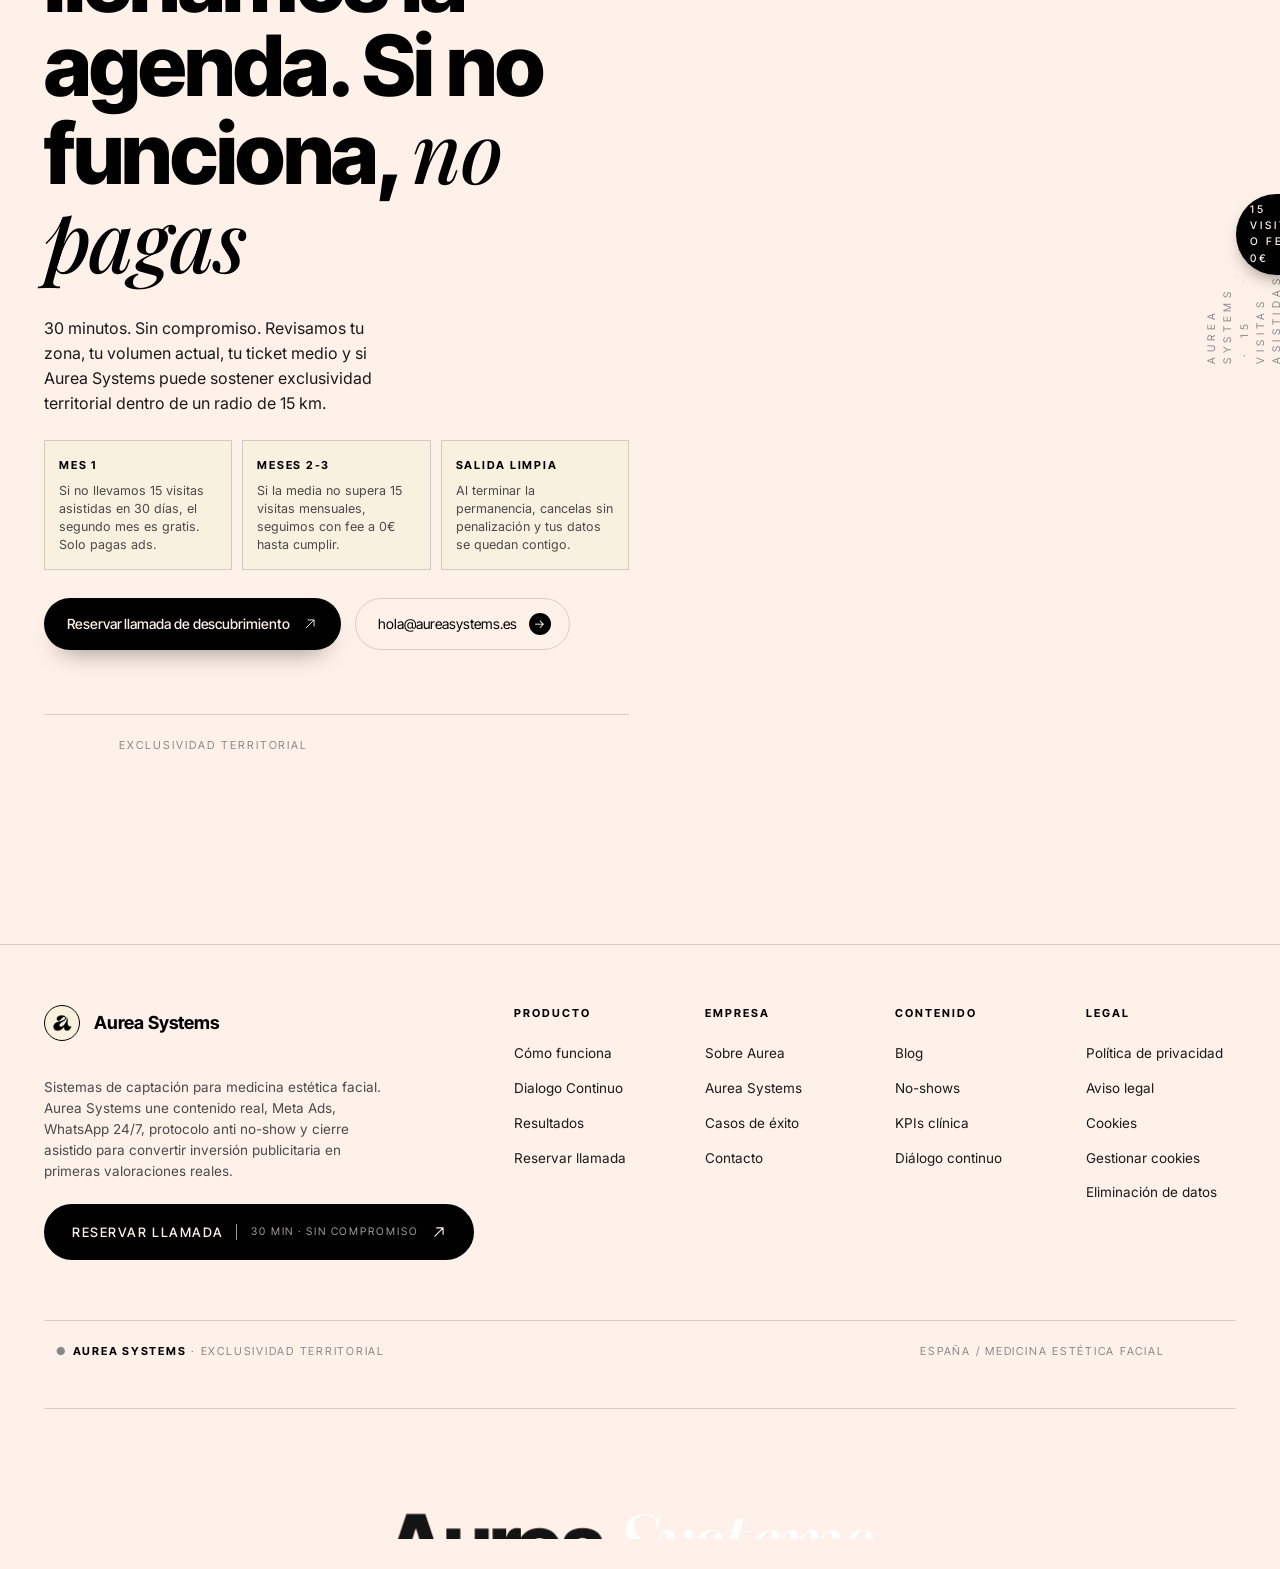
==== commit a2c14198: "feat(consent): enlace "Gestionar cookies" en el footer Cualquier <a> con data-cookies-revisit (o hre" ====
--- a/index.html
+++ b/index.html
@@ -4428,6 +4428,7 @@
         <li><a href='/politica-de-privacidad/'>Política de privacidad</a></li>
         <li><a href='/politica-de-privacidad/#aviso-legal'>Aviso legal</a></li>
         <li><a href='/politica-de-privacidad/#cookies'>Cookies</a></li>
+        <li><a href='#cookies-settings' data-cookies-revisit>Gestionar cookies</a></li>
         <li><a href='/eliminacion-de-datos/'>Eliminación de datos</a></li>
     </ul>
   </div>
--- a/assets/consent.css
+++ b/assets/consent.css
@@ -43,8 +43,11 @@
 .aurea-consent__text {
   margin: 0;
   font-size: 13.5px;
-  line-height: 1.5;
+  line-height: 1.55;
   color: #1a1a1a;
+}
+.aurea-consent__text + .aurea-consent__text {
+  margin-top: 8px;
 }
 .aurea-consent__text a {
   color: #010101;
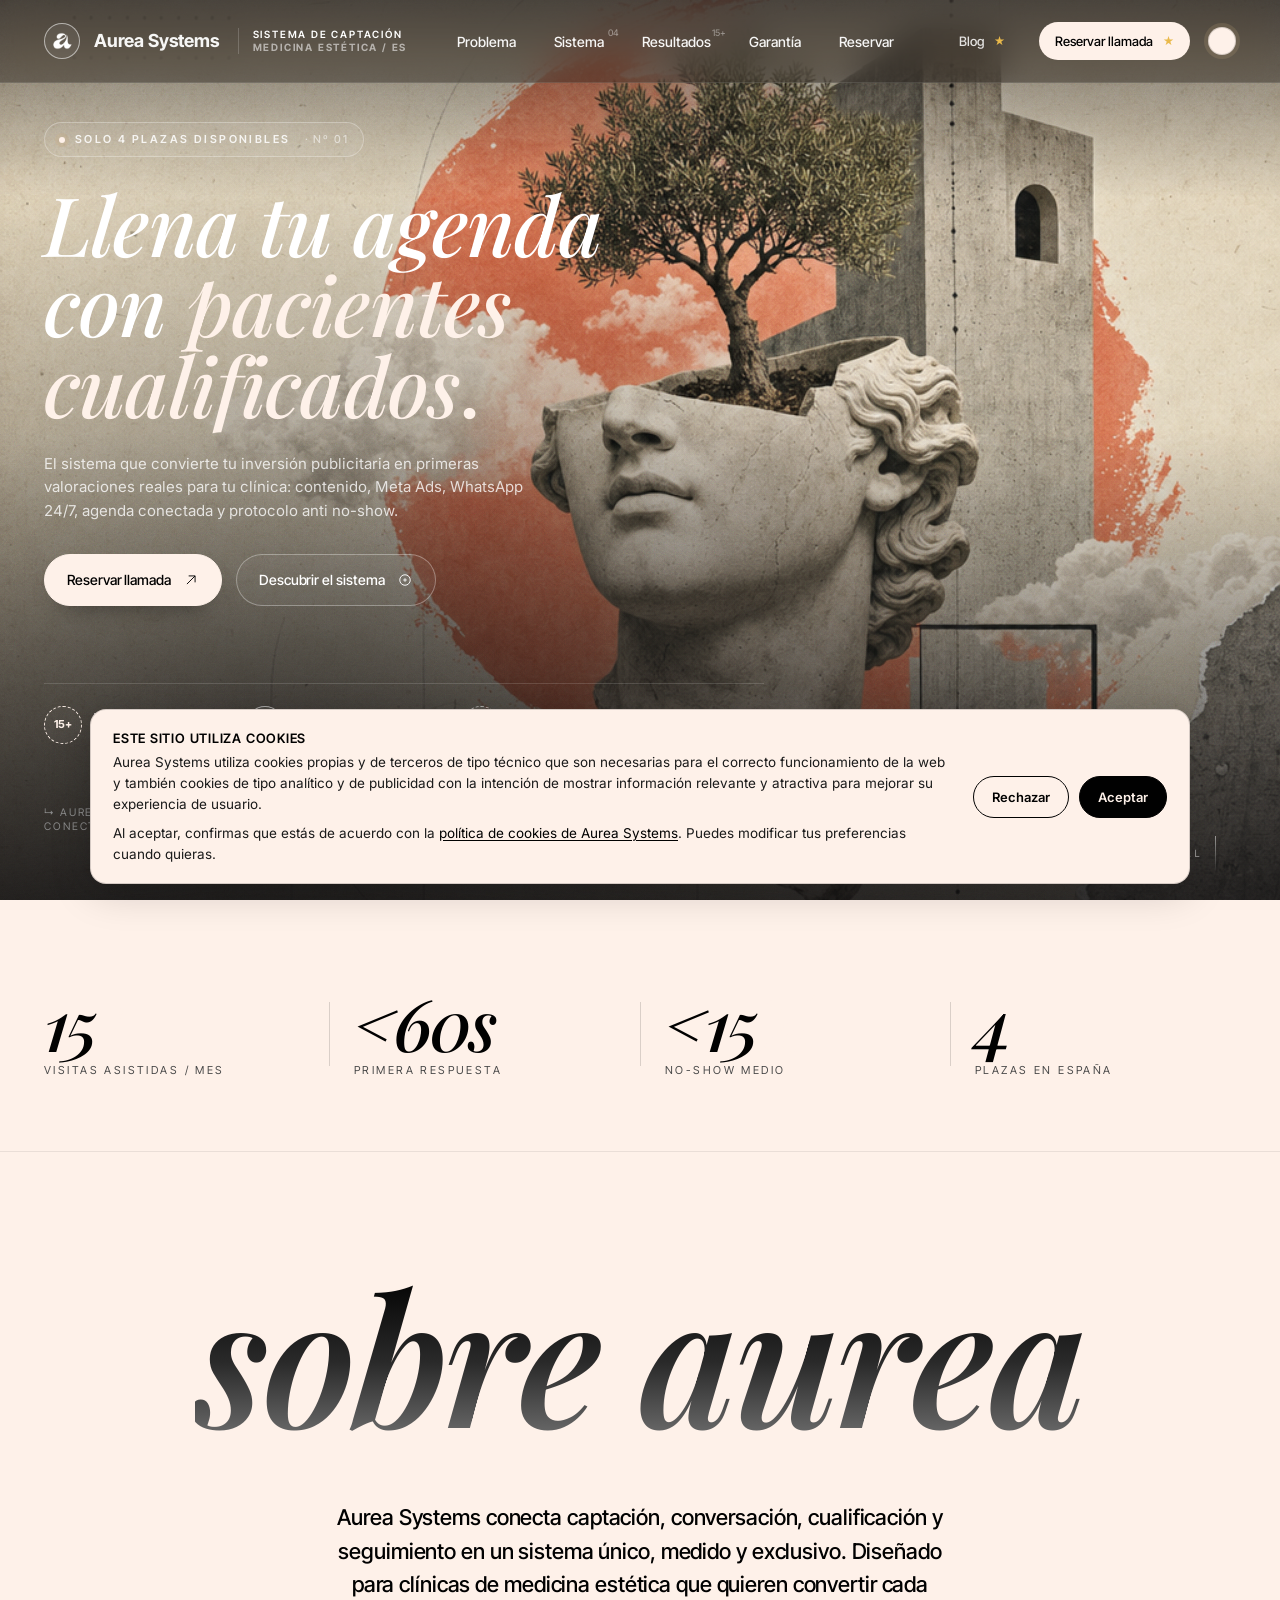
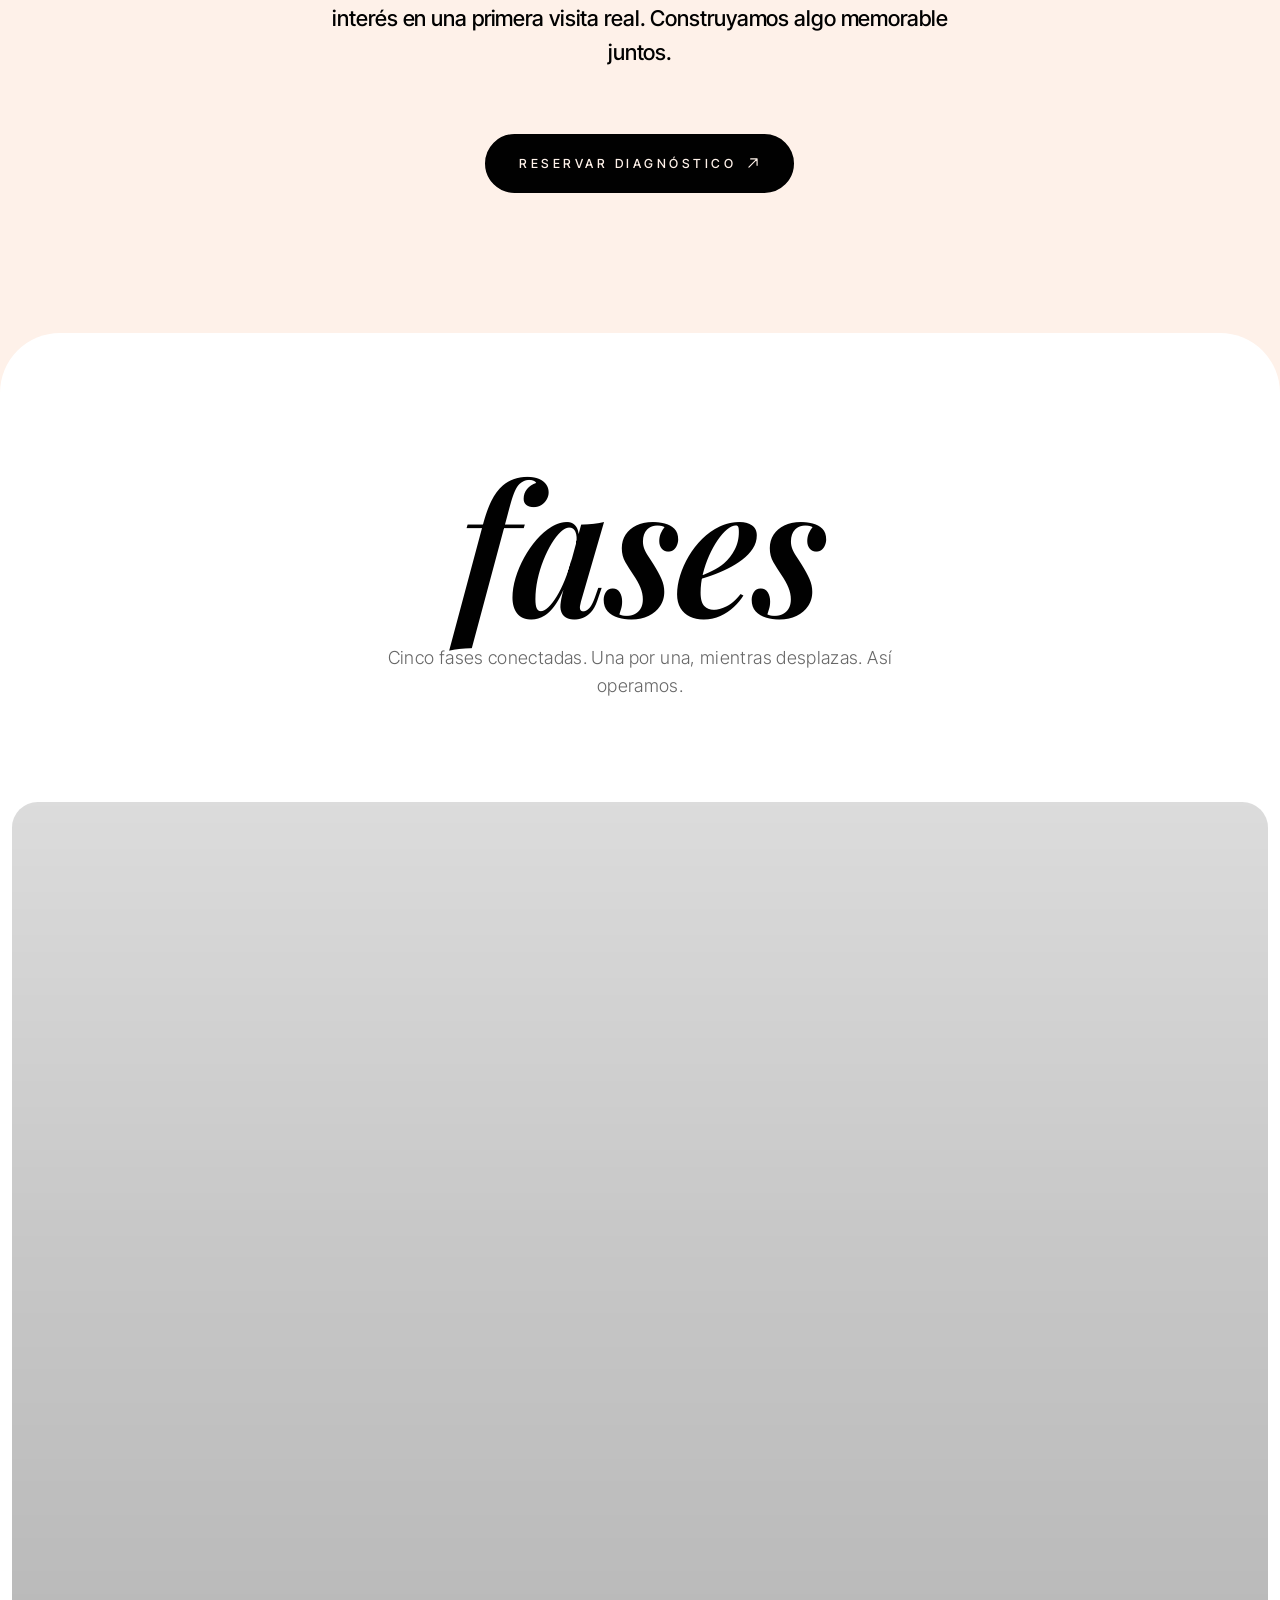
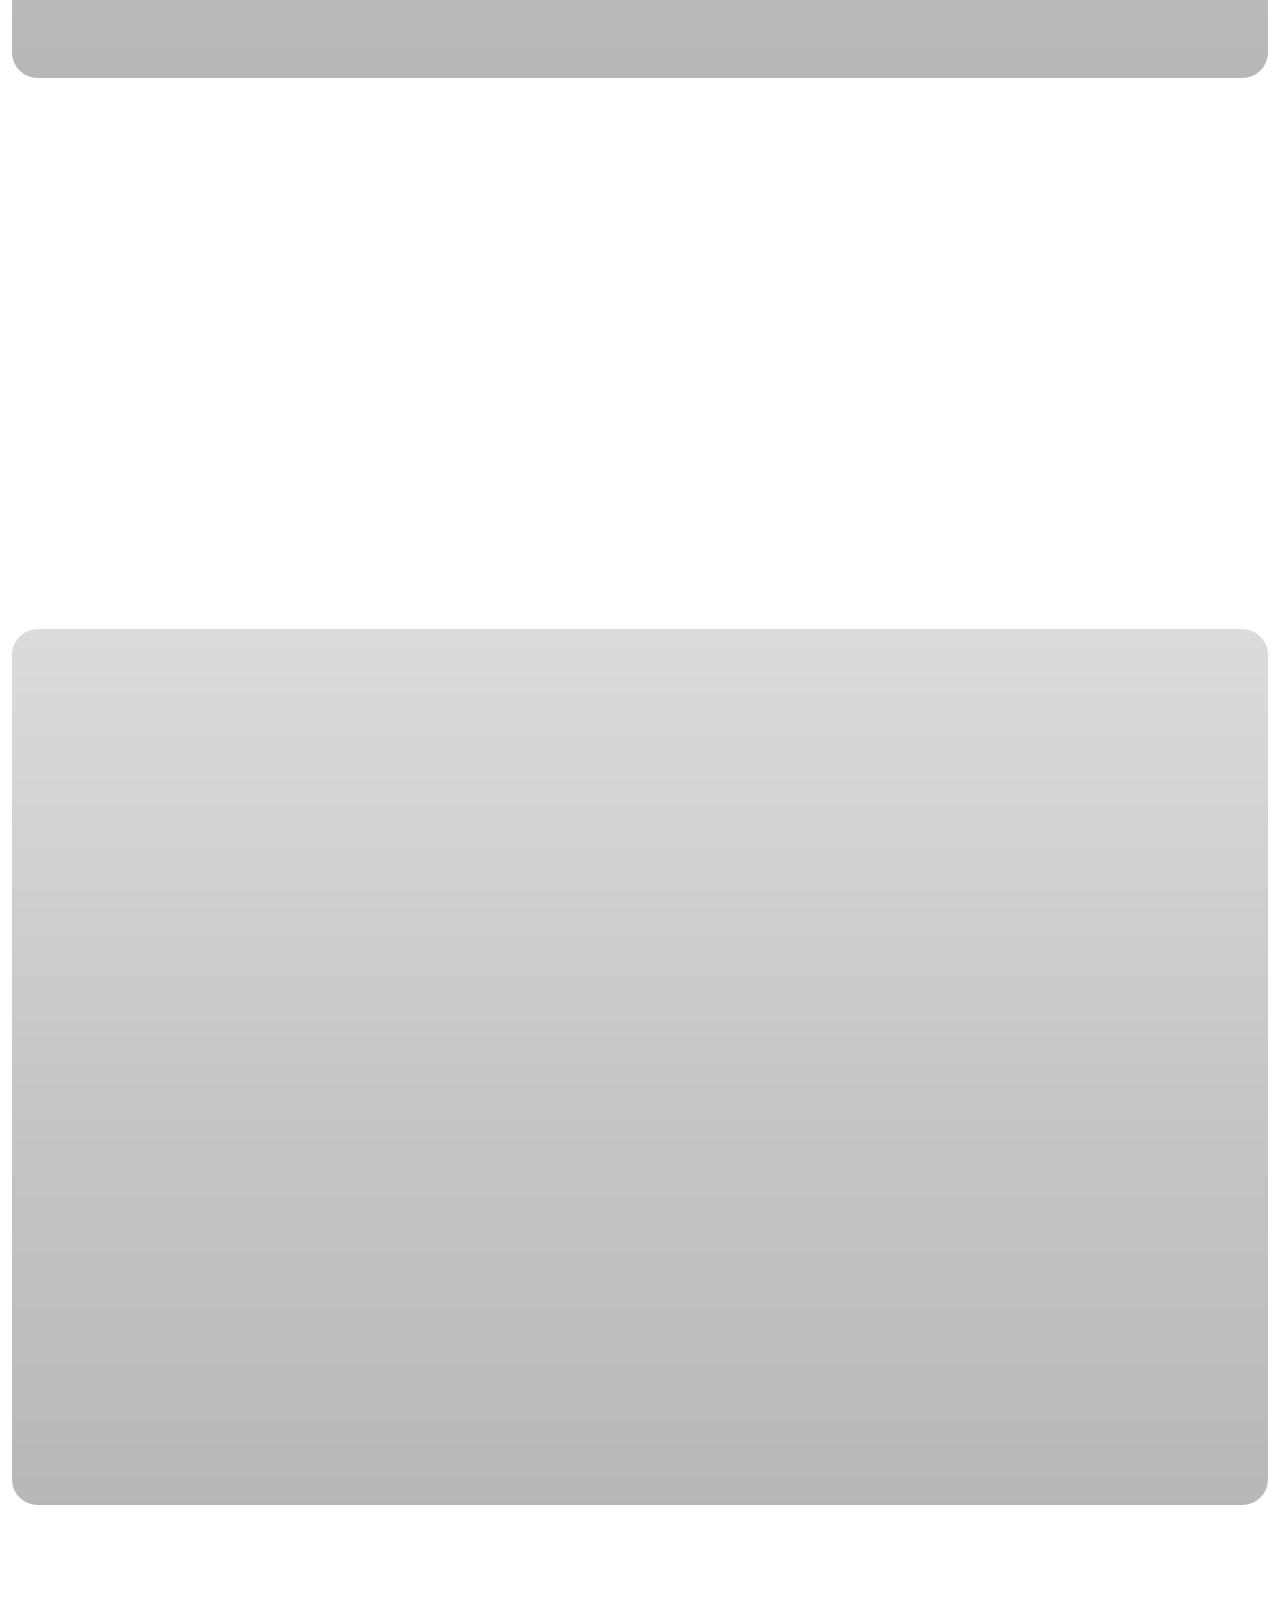
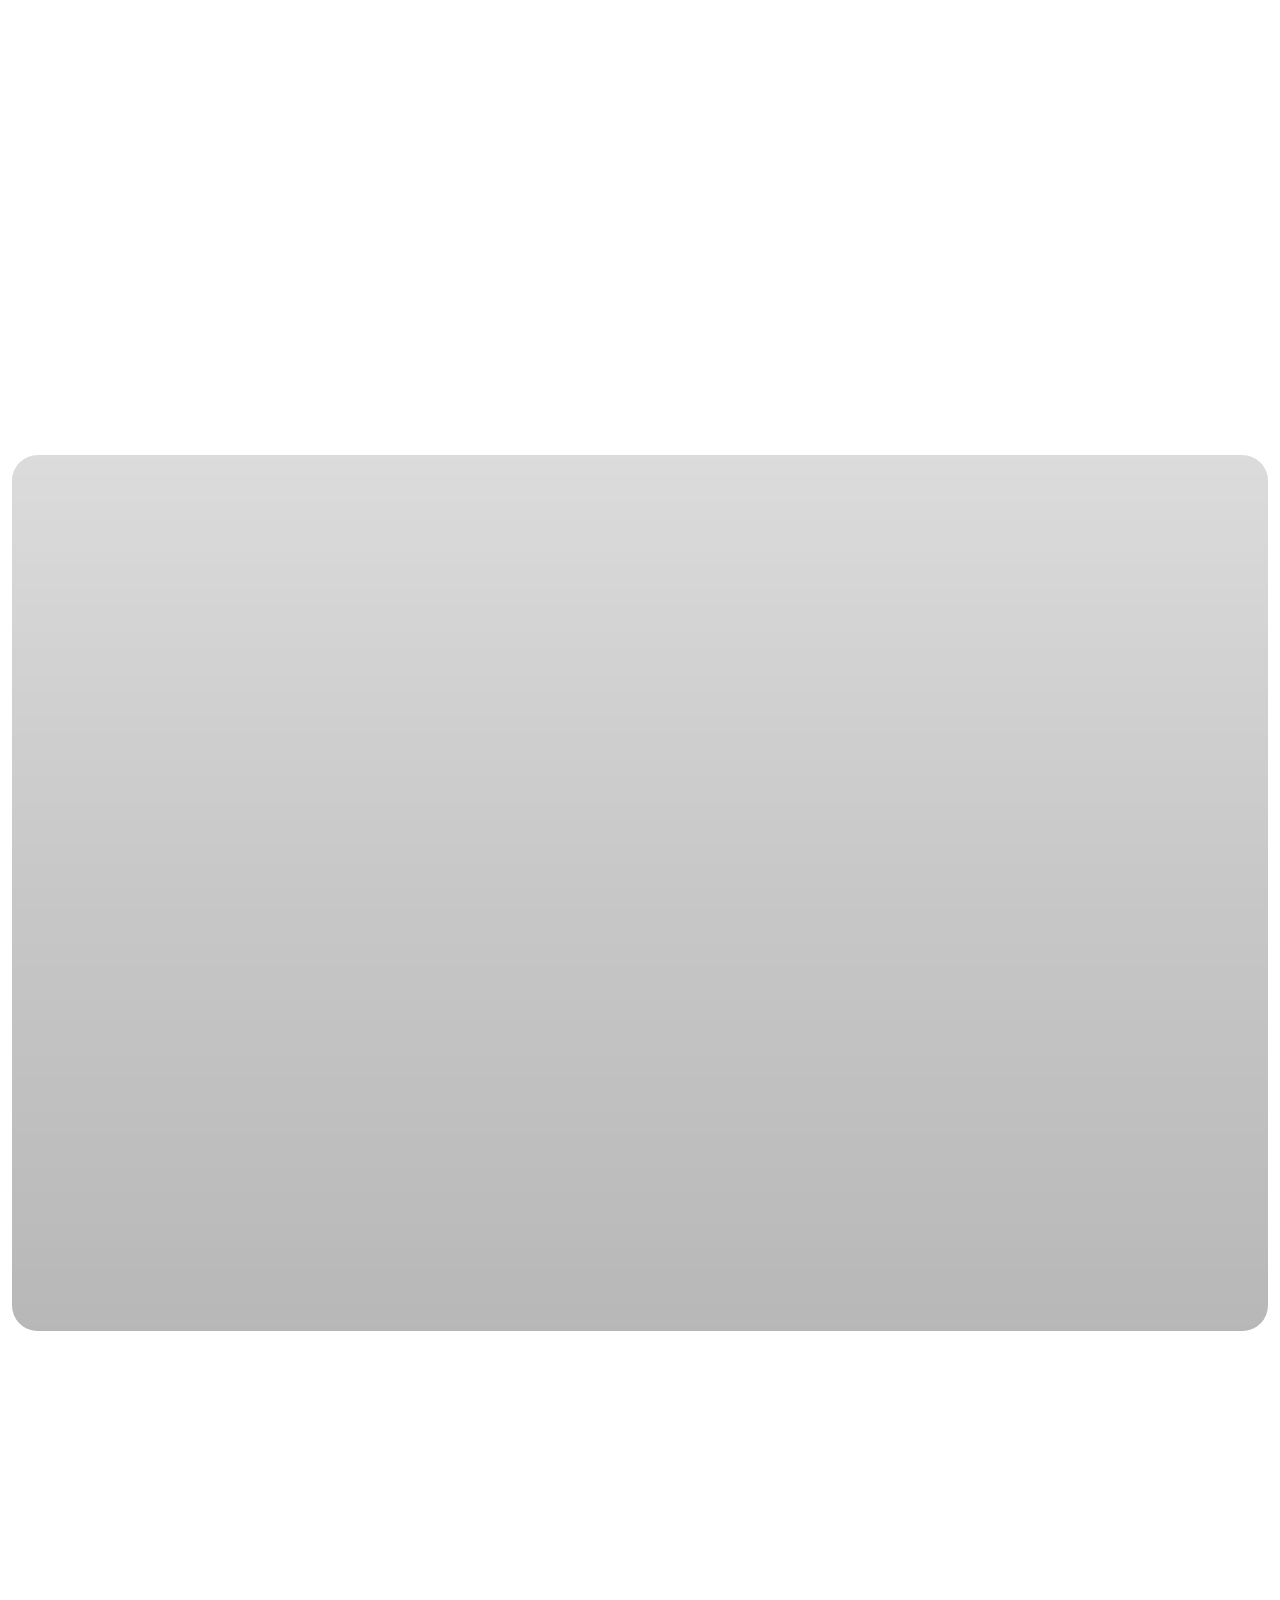
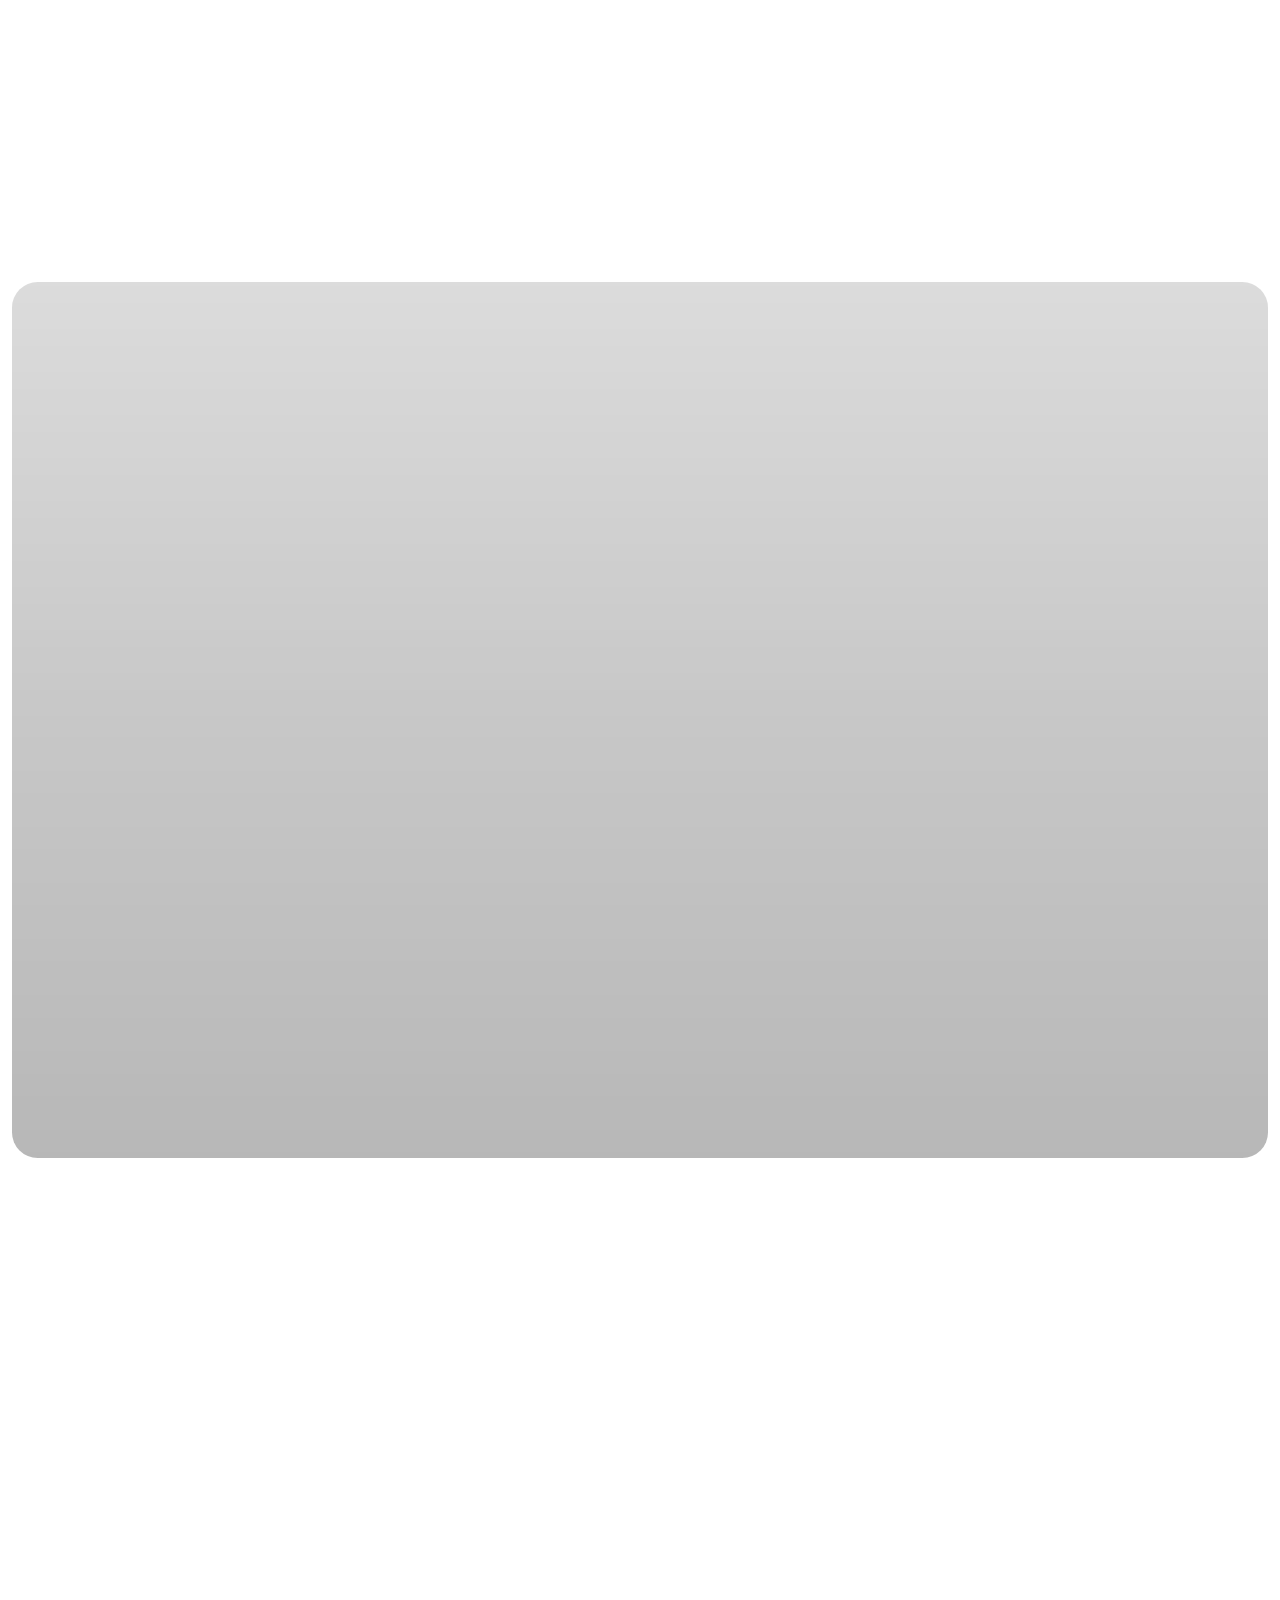
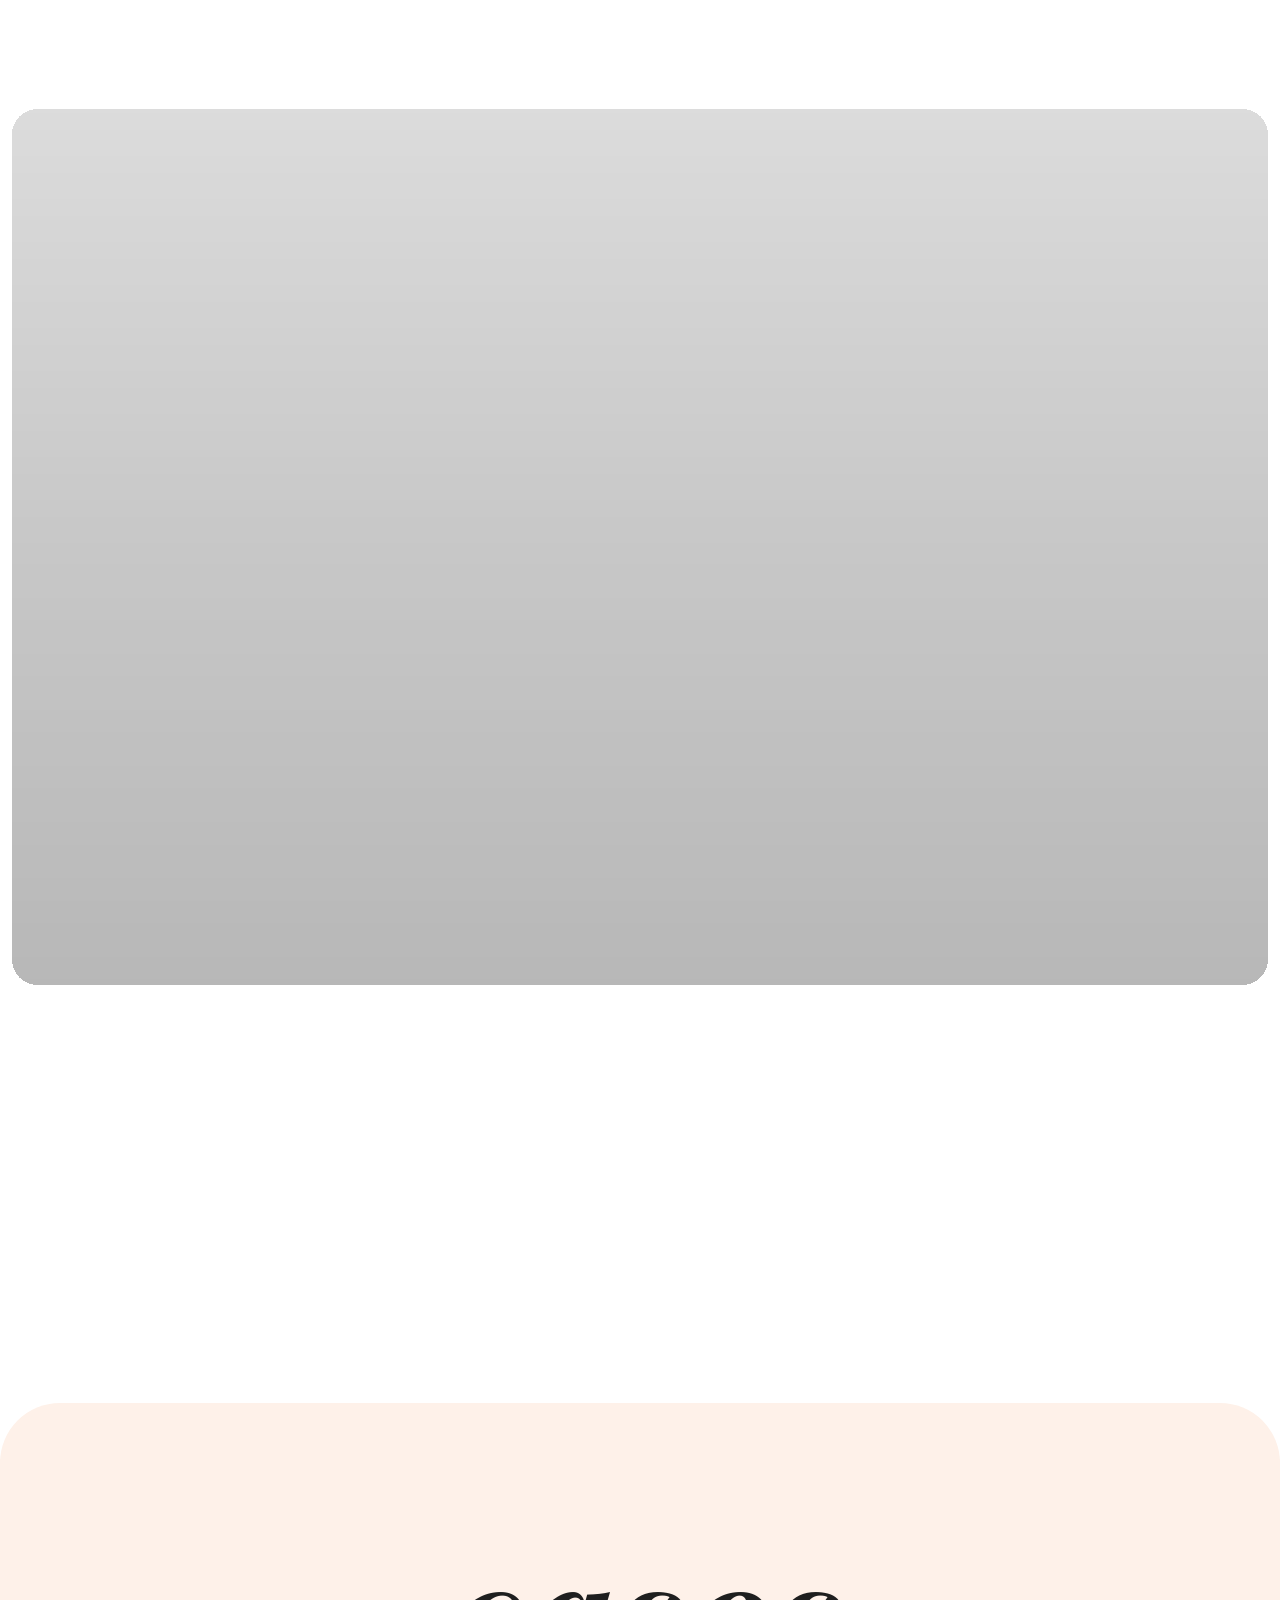
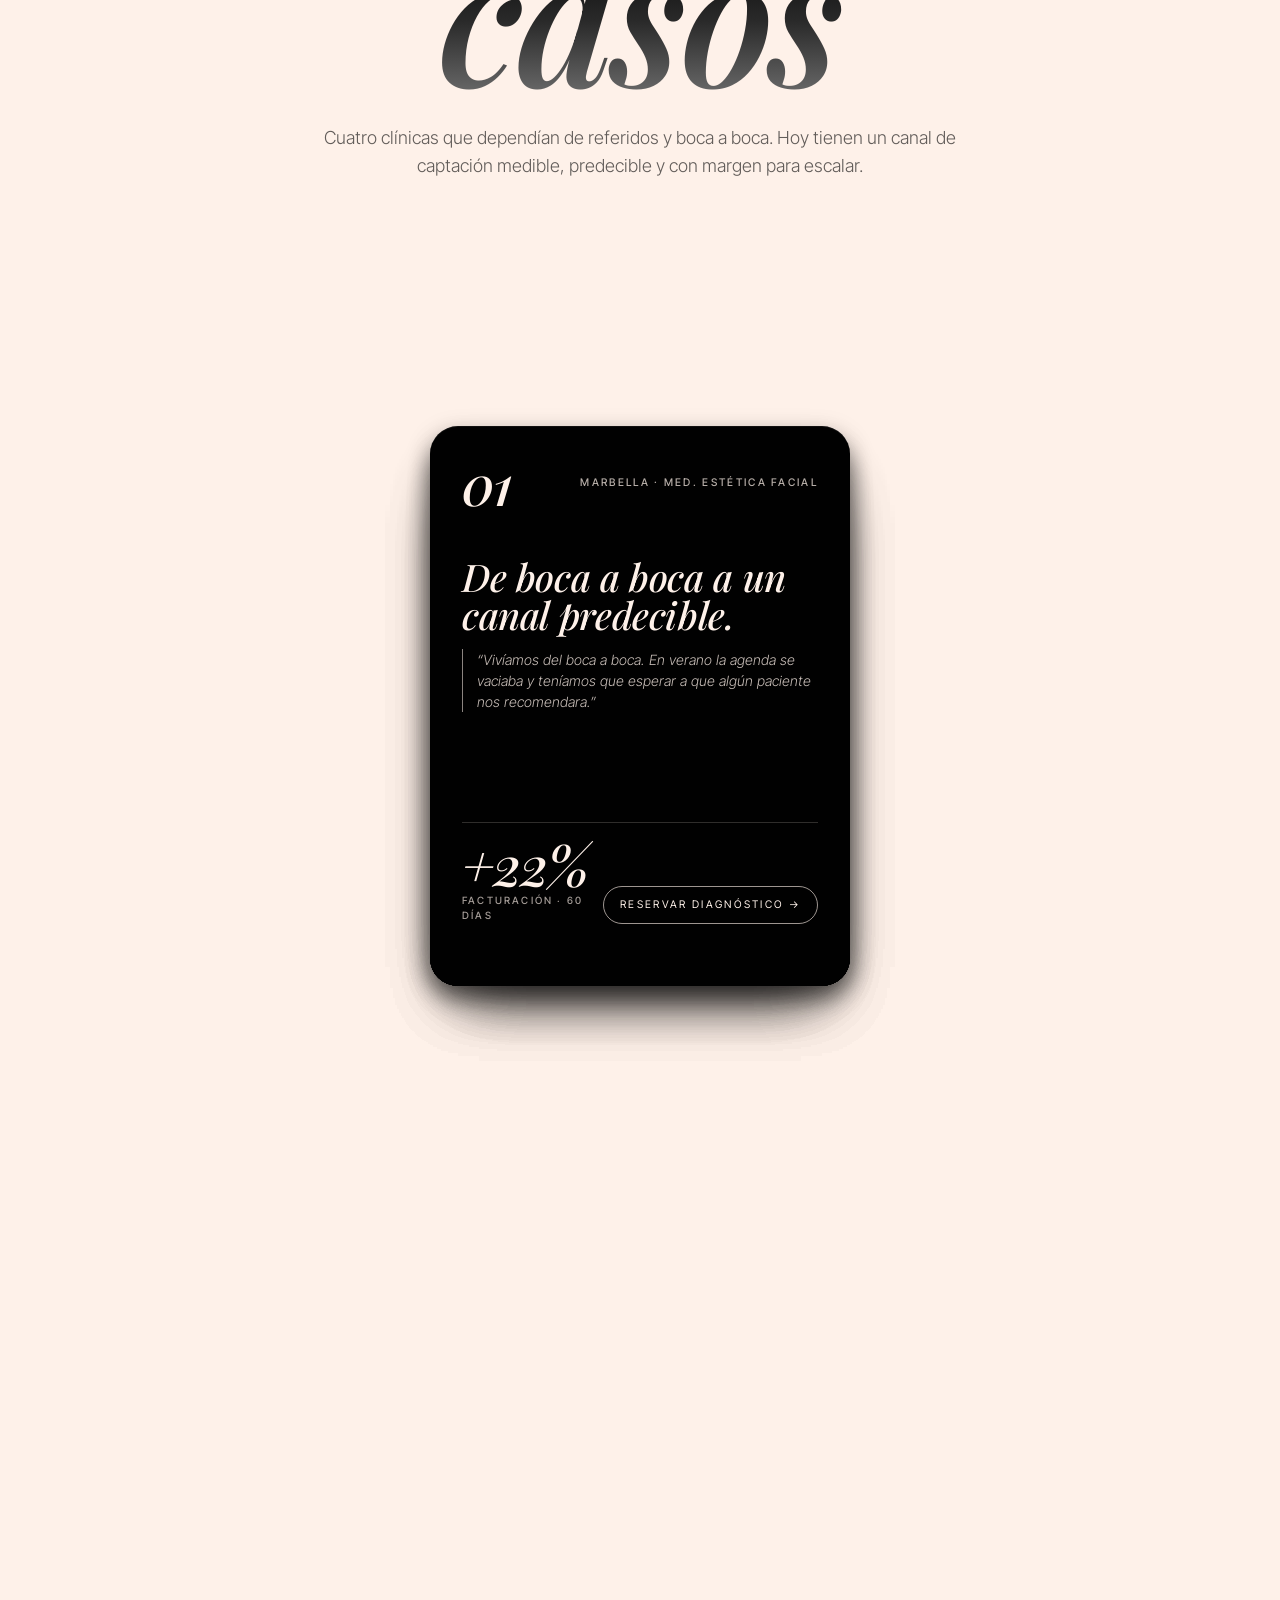
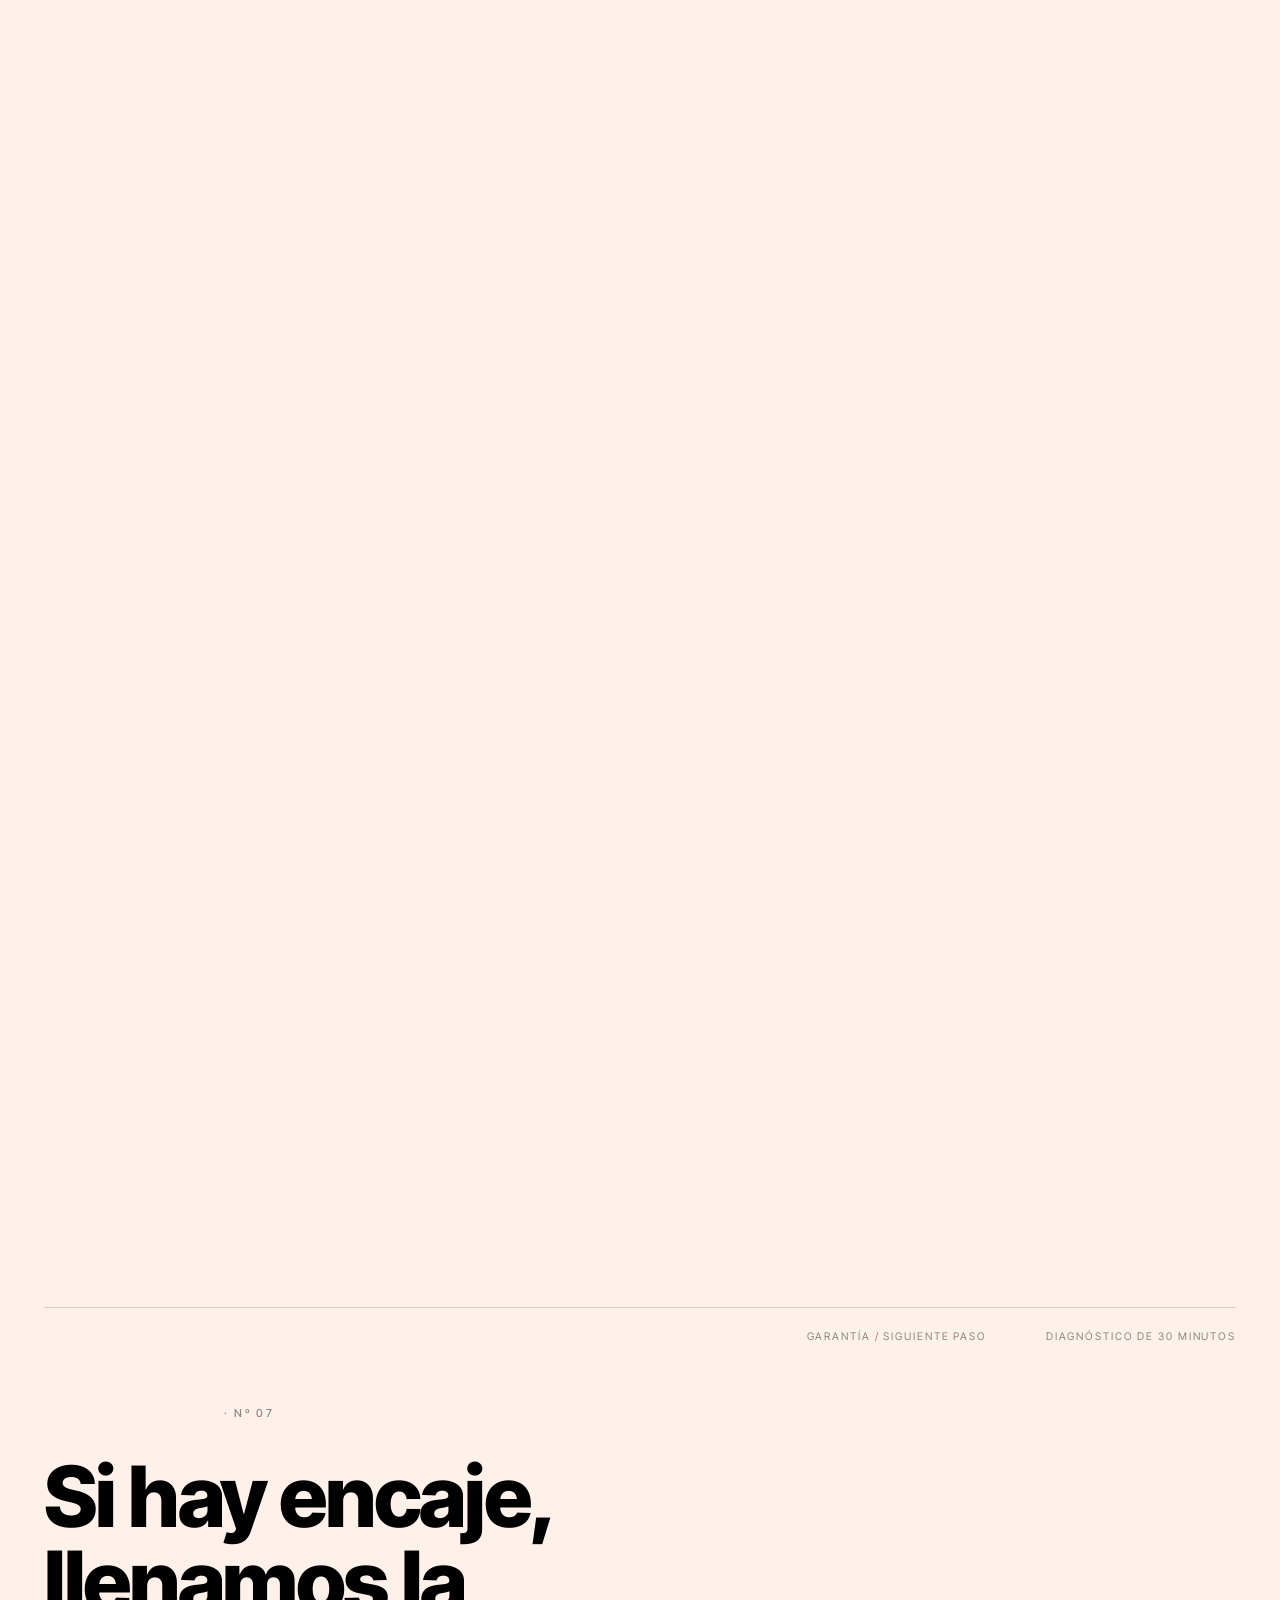
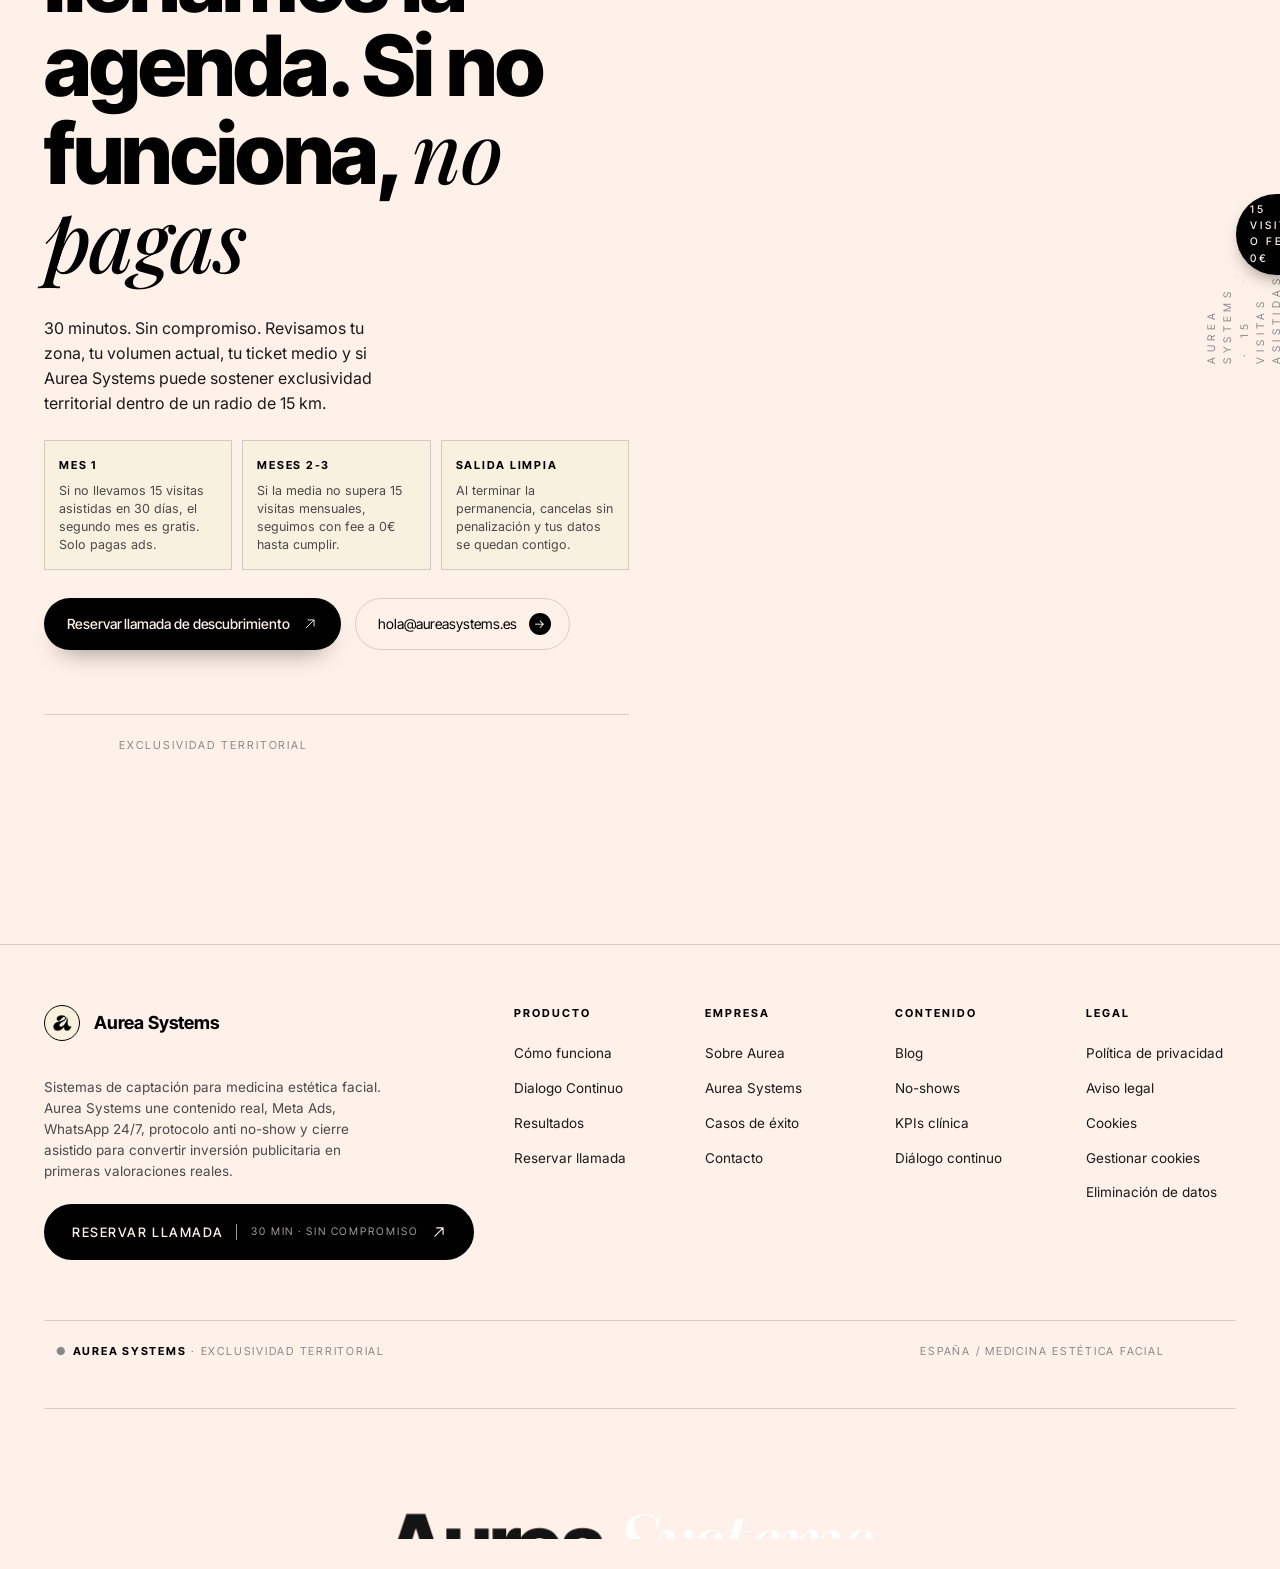
==== commit 6e99dc26: "fix(cta): quitar magnetic + delegación de eventos + popup descubrimiento Tres cambios para asegurar " ====
--- a/index.html
+++ b/index.html
@@ -4046,8 +4046,8 @@
       </ul>
     </nav>
     <div class='nav-side'>
-      <a class='nav-cta ghost' data-magnetic='0.4' href='/blog/'>Blog</a>
-      <a class='nav-cta' data-magnetic='0.4' href='#reservar'>Reservar llamada</a>
+      <a class='nav-cta ghost' href='/blog/'>Blog</a>
+      <a class='nav-cta' href='#reservar'>Reservar llamada</a>
       <span class='status-dot' aria-hidden='true'></span>
     </div>
   </div>
@@ -4504,13 +4504,22 @@
       if (previousFocus && typeof previousFocus.focus === 'function') previousFocus.focus();
     }
 
-    var bookingLinks = document.querySelectorAll(
-      'a[href="#reservar"], a[href^="https://link.cleesaas.com/widget/bookings/reunion-descubrimiento-aurea-systems"], [data-calendar-open]'
-    );
-    for (var i = 0; i < bookingLinks.length; i++) {
-      bookingLinks[i].setAttribute('aria-haspopup', 'dialog');
-      bookingLinks[i].addEventListener('click', openCalendar);
+    /* Accessibility hint on static CTAs */
+    var BOOKING_SELECTOR = 'a[href="#reservar"], a[href^="https://link.cleesaas.com/widget/bookings/reunion-descubrimiento-aurea-systems"], [data-calendar-open]';
+    var staticLinks = document.querySelectorAll(BOOKING_SELECTOR);
+    for (var i = 0; i < staticLinks.length; i++) {
+      staticLinks[i].setAttribute('aria-haspopup', 'dialog');
     }
+
+    /* Event delegation — catches dynamically-inserted CTAs (e.g. the
+       discovery popup) without re-binding. */
+    document.addEventListener('click', function (event) {
+      var trigger = event.target.closest && event.target.closest(BOOKING_SELECTOR);
+      if (trigger) openCalendar(event);
+    });
+
+    /* Public API so other scripts can open/close the modal directly */
+    window.aureaCalendar = { open: openCalendar, close: closeCalendar };
 
     if (close) close.addEventListener('click', closeCalendar);
     if (frame) frame.addEventListener('load', sizeCalendarFrame);
--- a/assets/consent.css
+++ b/assets/consent.css
@@ -1,10 +1,11 @@
-/* Aurea consent banner — paper card fixed at the bottom */
+/* Aurea consent banner — paper card fixed at the bottom
+   z-index < calendar modal (120) so the modal opens above it. */
 .aurea-consent {
   position: fixed;
   left: 0;
   right: 0;
   bottom: 0;
-  z-index: 200;
+  z-index: 90;
   padding: 16px;
   pointer-events: none;
   font-family: 'Inter', -apple-system, system-ui, sans-serif;
@@ -92,3 +93,143 @@
   .aurea-consent__actions { width: 100%; }
   .aurea-consent__btn { flex: 1; padding: 12px 16px; }
 }
+
+/* ----------------------------------------------------------------
+ * Discovery popup — paper card centered, fades in 5 s after load.
+ * z-index 130, above the consent banner (90) and the calendar
+ * modal (120), but the calendar modal opens *on top* once invoked.
+ * ---------------------------------------------------------------- */
+.aurea-discovery {
+  position: fixed;
+  inset: 0;
+  z-index: 130;
+  display: flex;
+  align-items: center;
+  justify-content: center;
+  padding: 24px;
+  pointer-events: none;
+  opacity: 0;
+  transition: opacity 320ms ease;
+  font-family: 'Inter', -apple-system, system-ui, sans-serif;
+}
+.aurea-discovery.is-visible {
+  opacity: 1;
+  pointer-events: auto;
+}
+.aurea-discovery__backdrop {
+  position: absolute;
+  inset: 0;
+  background: rgba(10, 9, 8, 0.62);
+  -webkit-backdrop-filter: blur(4px);
+  backdrop-filter: blur(4px);
+  cursor: pointer;
+}
+.aurea-discovery__card {
+  position: relative;
+  z-index: 1;
+  width: 100%;
+  max-width: 520px;
+  background: #fef1e9;
+  color: #010101;
+  border: 1px solid rgba(1, 1, 1, 0.12);
+  border-radius: 24px;
+  padding: 40px 36px 30px;
+  box-shadow: 0 30px 80px rgba(1, 1, 1, 0.35);
+  transform: translateY(14px) scale(0.985);
+  transition: transform 360ms cubic-bezier(0.2, 0.7, 0.2, 1);
+}
+.aurea-discovery.is-visible .aurea-discovery__card {
+  transform: translateY(0) scale(1);
+}
+.aurea-discovery__close {
+  position: absolute;
+  top: 12px;
+  right: 14px;
+  width: 36px;
+  height: 36px;
+  display: grid;
+  place-items: center;
+  background: transparent;
+  border: 0;
+  color: #010101;
+  font-size: 28px;
+  line-height: 1;
+  cursor: pointer;
+  border-radius: 50%;
+  transition: background 180ms ease;
+}
+.aurea-discovery__close:hover { background: rgba(1, 1, 1, 0.06); }
+.aurea-discovery__eyebrow {
+  display: inline-block;
+  font-family: 'Inter Tight', 'Inter', sans-serif;
+  font-size: 11.5px;
+  letter-spacing: 0.2em;
+  text-transform: uppercase;
+  color: #4a4a4a;
+  margin-bottom: 14px;
+}
+.aurea-discovery__title {
+  font-family: 'Playfair Display', 'Times New Roman', serif;
+  font-weight: 500;
+  font-size: 32px;
+  line-height: 1.15;
+  letter-spacing: -0.01em;
+  margin: 0 0 14px;
+  color: #010101;
+}
+.aurea-discovery__text {
+  font-size: 15px;
+  line-height: 1.6;
+  color: #1a1a1a;
+  margin: 0 0 24px;
+}
+.aurea-discovery__cta {
+  display: inline-flex;
+  align-items: center;
+  gap: 10px;
+  background: #010101;
+  color: #fef1e9;
+  font-family: 'Inter Tight', 'Inter', sans-serif;
+  font-weight: 600;
+  font-size: 14.5px;
+  letter-spacing: 0.01em;
+  padding: 14px 24px;
+  border-radius: 999px;
+  text-decoration: none;
+  transition: background 180ms ease, transform 180ms ease;
+}
+.aurea-discovery__cta:hover {
+  background: #1a1a1a;
+  transform: translateY(-1px);
+  color: #fef1e9;
+}
+.aurea-discovery__arrow {
+  display: inline-block;
+  transition: transform 180ms ease;
+}
+.aurea-discovery__cta:hover .aurea-discovery__arrow { transform: translateX(4px); }
+.aurea-discovery__dismiss {
+  display: block;
+  margin: 14px auto 0;
+  background: transparent;
+  border: 0;
+  color: #4a4a4a;
+  font: inherit;
+  font-size: 13px;
+  text-decoration: underline;
+  text-underline-offset: 3px;
+  cursor: pointer;
+  padding: 6px 8px;
+}
+.aurea-discovery__dismiss:hover { color: #010101; }
+
+@media (max-width: 520px) {
+  .aurea-discovery { padding: 16px; align-items: flex-end; }
+  .aurea-discovery__card {
+    padding: 28px 24px 22px;
+    border-radius: 20px;
+  }
+  .aurea-discovery__title { font-size: 26px; }
+  .aurea-discovery__text { font-size: 14.5px; }
+  .aurea-discovery__cta { width: 100%; justify-content: center; padding: 14px 20px; }
+}
